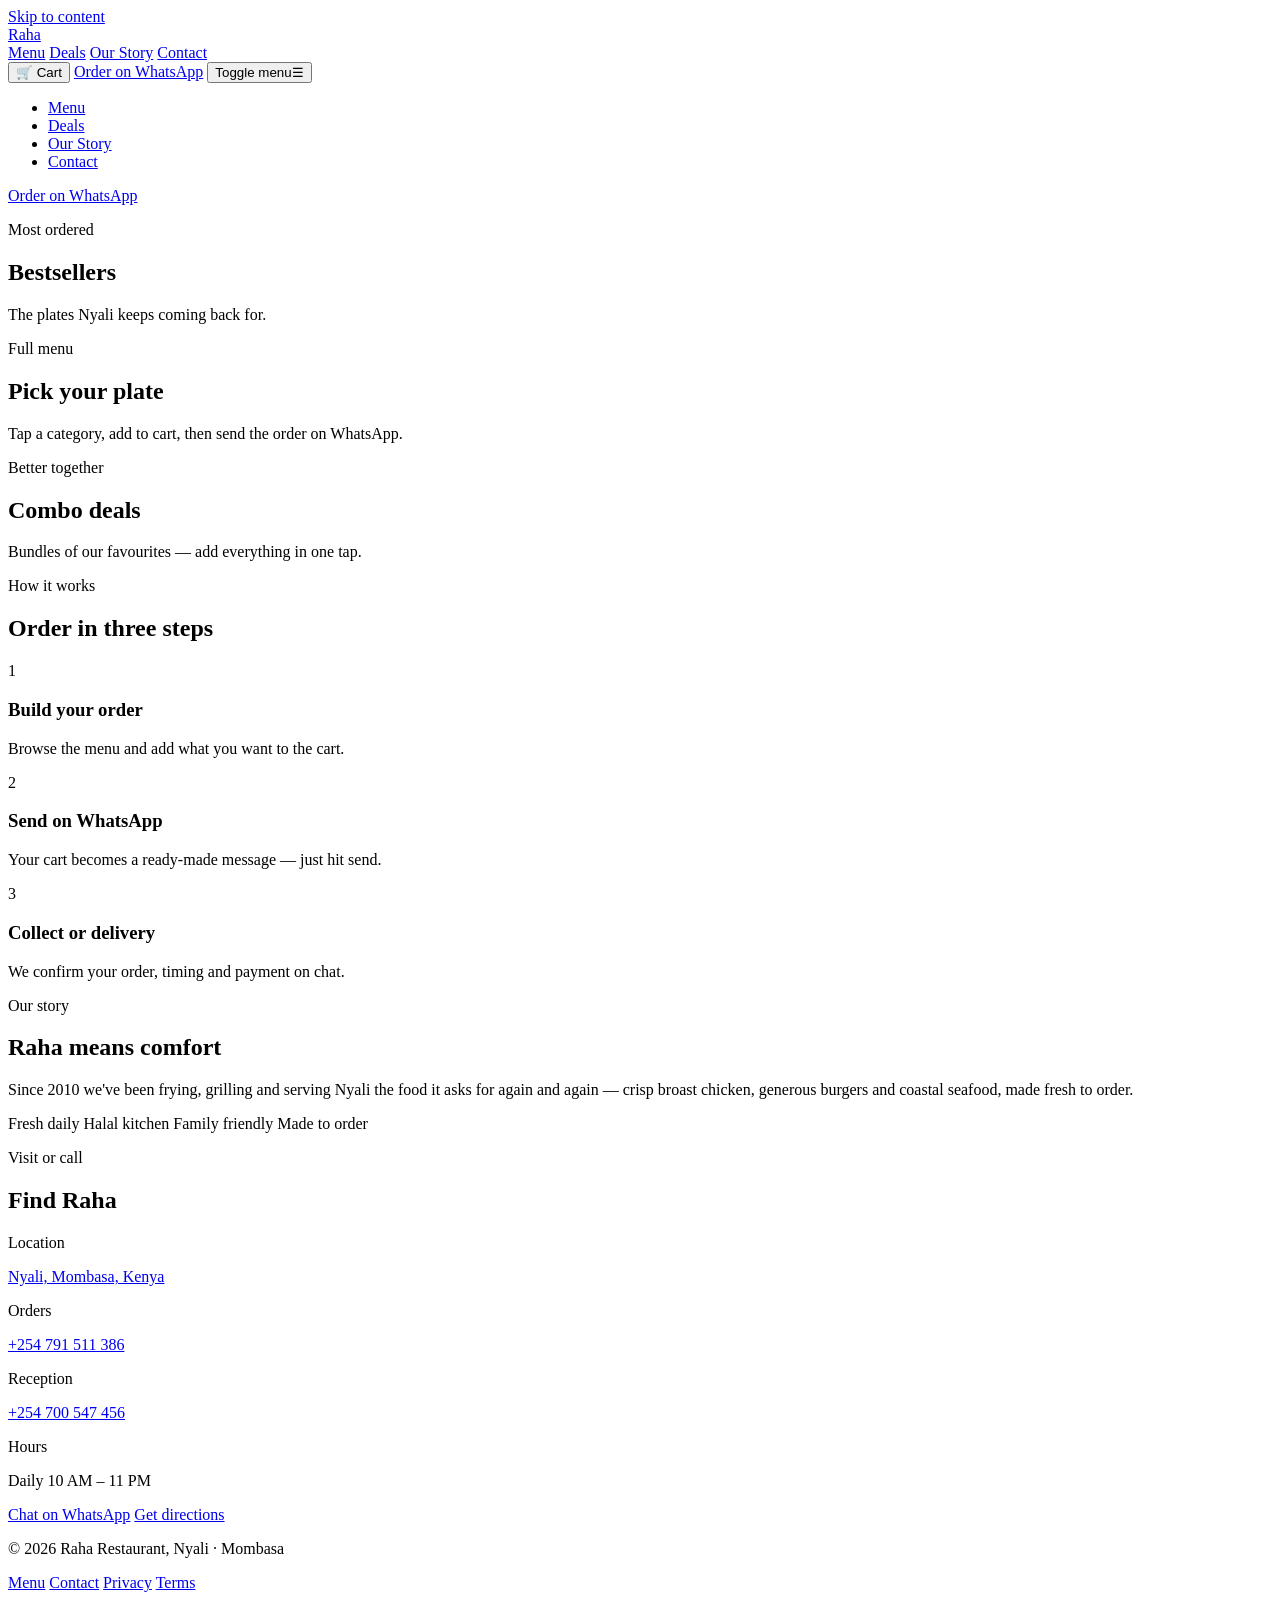
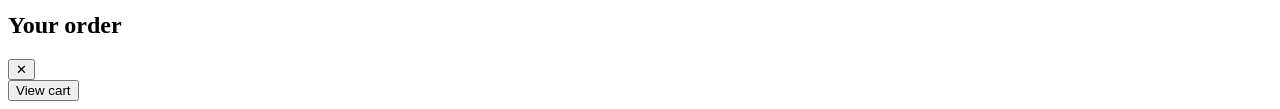
==== index.html @ 8266e392 "Update index.html" ====
<!doctype html>
<html lang="en">
  <head>
    <meta charset="utf-8" />
    <meta name="viewport" content="width=device-width, initial-scale=1" />
    <title>Raha Restaurant Nyali | Broast Chicken & Burgers in Mombasa</title>
    <meta
      name="description"
      content="Raha Restaurant in Nyali, Mombasa — crispy broast chicken, burgers, shrimp and fresh juices. Build your order and send it straight to us on WhatsApp."
    />
    <link rel="canonical" href="/" />
    <meta property="og:type" content="restaurant" />
    <meta property="og:title" content="Raha Restaurant Nyali | Broast Chicken & Burgers" />
    <meta
      property="og:description"
      content="Crispy broast chicken, burgers and seafood in Nyali, Mombasa. Order in seconds on WhatsApp."
    />
    <meta name="twitter:card" content="summary_large_image" />
    <meta name="theme-color" content="#1b1410" />
    <link rel="icon" href="favicon.ico" />
    <link rel="preconnect" href="https://fonts.googleapis.com" />
    <link rel="preconnect" href="https://fonts.gstatic.com" crossorigin />
    <link
      href="https://fonts.googleapis.com/css2?family=Bebas+Neue&family=Inter:wght@400;500;600;700&display=swap"
      rel="stylesheet"
    />
    <link rel="stylesheet" href="css/style.css" />
    <link rel="stylesheet" href="css/responsive.css" />
    <script type="application/ld+json">
      {
        "@context": "https://schema.org",
        "@type": "Restaurant",
        "name": "Raha Restaurant",
        "servesCuisine": ["Fast Food", "Seafood", "Grill"],
        "priceRange": "KES 80 - KES 1100",
        "telephone": "+254700547456",
        "address": {
          "@type": "PostalAddress",
          "addressLocality": "Nyali",
          "addressRegion": "Mombasa",
          "addressCountry": "KE"
        },
        "openingHours": "Mo-Su 10:00-23:00",
        "url": "/"
      }
    </script>
  </head>
  <body>
    <a class="skip-link" href="#main">Skip to content</a>

    <header class="nav">
      <div class="container nav-inner">
        <a class="nav-logo" href="#top">Raha</a>
        <nav class="nav-links" aria-label="Main">
          <a href="#menu">Menu</a>
          <a href="#deals">Deals</a>
          <a href="#story">Our Story</a>
          <a href="#contact">Contact</a>
        </nav>
        <div class="nav-actions">
          <button class="cart-pill" id="cartPill" type="button" aria-label="View cart, empty">
            <span aria-hidden="true">🛒</span>
            <span class="cart-pill-text" id="cartPillText">Cart</span>
          </button>
          <a class="nav-order" data-wa-plain href="#menu" rel="noopener" target="_blank">Order on WhatsApp</a>
          <button class="nav-toggle" id="navToggle" type="button" aria-expanded="false" aria-controls="mobileMenu">
            <span class="sr-only">Toggle menu</span><span aria-hidden="true">☰</span>
          </button>
        </div>
      </div>
      <div class="mobile-menu" id="mobileMenu" data-open="false">
        <ul>
          <li><a href="#menu">Menu</a></li>
          <li><a href="#deals">Deals</a></li>
          <li><a href="#story">Our Story</a></li>
          <li><a href="#contact">Contact</a></li>
        </ul>
        <a class="btn btn-wa" data-wa-plain href="#menu" rel="noopener" target="_blank">Order on WhatsApp</a>
      </div>
    </header>

    <main id="main">
      <section class="hero" id="top">
        <div class="hero-slides" id="heroSlides"></div>
        <div class="container hero-content" id="heroContent"></div>
        <div class="hero-controls container">
          <div class="hero-dots" id="heroDots"></div>
  
        </div>
      </section>

      <section class="section" id="bestsellers">
        <div class="container">
          <p class="section-tag">Most ordered</p>
          <h2 class="section-title">Bestsellers</h2>
          <p class="section-lead">The plates Nyali keeps coming back for.</p>
          <div class="product-grid" id="bestSellersGrid"></div>
        </div>
      </section>

      <section class="section menu-section" id="menu">
        <div class="container">
          <p class="section-tag">Full menu</p>
          <h2 class="section-title">Pick your plate</h2>
          <p class="section-lead">Tap a category, add to cart, then send the order on WhatsApp.</p>
          <div class="tabs" id="menuTabs" role="tablist" aria-label="Menu categories"></div>
          <p class="section-lead" id="menuCount" aria-live="polite"></p>
          <div class="product-grid" id="menuGrid"></div>
        </div>
      </section>

      <section class="section" id="deals">
        <div class="container">
          <p class="section-tag">Better together</p>
          <h2 class="section-title">Combo deals</h2>
          <p class="section-lead">Bundles of our favourites — add everything in one tap.</p>
          <div class="deal-grid" id="dealsGrid"></div>
        </div>
      </section>

      <section class="section" id="how">
        <div class="container">
          <p class="section-tag">How it works</p>
          <h2 class="section-title">Order in three steps</h2>
          <div class="steps">
            <article class="step reveal">
              <span class="step-num">1</span>
              <h3>Build your order</h3>
              <p>Browse the menu and add what you want to the cart.</p>
            </article>
            <article class="step reveal">
              <span class="step-num">2</span>
              <h3>Send on WhatsApp</h3>
              <p>Your cart becomes a ready-made message — just hit send.</p>
            </article>
            <article class="step reveal">
              <span class="step-num">3</span>
              <h3>Collect or delivery</h3>
              <p>We confirm your order, timing and payment on chat.</p>
            </article>
          </div>
        </div>
      </section>

      <section class="section story" id="story">
        <div class="container">
          <div>
            <p class="section-tag">Our story</p>
            <h2 class="section-title">Raha means comfort</h2>
            <p class="section-lead">
              Since 2010 we've been frying, grilling and serving Nyali the food it asks for again
              and again — crisp broast chicken, generous burgers and coastal seafood, made fresh
              to order.
            </p>
            <div class="story-values">
              <span class="chip">Fresh daily</span>
              <span class="chip">Halal kitchen</span>
              <span class="chip">Family friendly</span>
              <span class="chip">Made to order</span>
            </div>
          </div>
        </div>
      </section>

      <section class="section contact" id="contact">
        <div class="container">
          <p class="section-tag">Visit or call</p>
          <h2 class="section-title light">Find Raha</h2>
          <div class="contact-grid">
            <div class="contact-item">
              <p class="contact-label">Location</p>
              <a class="contact-value" data-maps href="#" target="_blank" rel="noopener"
                >Nyali, Mombasa, Kenya</a
              >
            </div>
            <div class="contact-item">
              <p class="contact-label">Orders</p>
              <a class="contact-value" data-tel href="tel:+254791511386">+254 791 511 386</a>
            </div>
            <div class="contact-item">
              <p class="contact-label">Reception</p>
              <a class="contact-value" href="tel:+254700547456">+254 700 547 456</a>
            </div>
            <div class="contact-item">
              <p class="contact-label">Hours</p>
              <p class="contact-value">Daily 10 AM – 11 PM</p>
            </div>
          </div>
          <div class="contact-actions">
            <a class="btn btn-wa" data-wa-plain href="#menu" target="_blank" rel="noopener"
              >Chat on WhatsApp</a
            >
            <a class="btn btn-outline on-dark" data-maps href="#" target="_blank" rel="noopener"
              >Get directions</a
            >
          </div>
        </div>
      </section>
    </main>

    <footer class="footer">
      <div class="container footer-inner">
        <p class="footer-copy">© <span id="year">2026</span> Raha Restaurant, Nyali · Mombasa</p>
        <nav class="footer-links" aria-label="Footer">
          <a href="#menu">Menu</a>
          <a href="#contact">Contact</a>
          <a href="pages/privacy.html">Privacy</a>
          <a href="pages/terms.html">Terms</a>
        </nav>
      </div>
    </footer>

    <div class="overlay" id="overlay" data-open="false"></div>

    <aside class="cart-drawer" id="cartDrawer" data-open="false" aria-label="Your order">
      <div class="cart-head">
        <h2>Your order</h2>
        <button class="icon-btn" id="cartClose" type="button" aria-label="Close cart">✕</button>
      </div>
      <div class="cart-items" id="cartItems"></div>
      <div class="cart-foot" id="cartFoot" hidden>
        <fieldset class="delivery">
          <legend>Delivery (optional)</legend>
          <label><input type="radio" name="delivery" value="pickup" checked /><span>Pickup / collect</span><b>KES 0</b></label>
          <label><input type="radio" name="delivery" value="nyali" /><span>Delivery around Nyali</span><b>KES 50</b></label>
          <label><input type="radio" name="delivery" value="outskirts" /><span>Nyali outskirts</span><b>KES 100</b></label>
        </fieldset>
        <div class="cart-sub"><span>Subtotal</span><span id="cartSubtotal">KES 0</span></div>
        <div class="cart-sub" id="cartFeeRow" hidden><span>Delivery fee</span><span id="cartFee">KES 0</span></div>
        <div class="cart-total"><span>Total</span><strong id="cartTotal">KES 0</strong></div>

        <a class="btn btn-wa" id="whatsappBtn" href="#" target="_blank" rel="noopener"
          >Send order on WhatsApp</a
        >
        <p class="cart-note">We confirm price, timing and payment on WhatsApp.</p>
        <button class="link-btn" id="clearCart" type="button">Clear cart</button>
      </div>
    </aside>

    <dialog class="modal" id="productModal" aria-label="Product details">
      <button class="modal-close" id="modalClose" type="button" aria-label="Close">✕</button>
      <img id="modalImg" src="" alt="" width="600" height="450" />
      <div class="modal-body">
        <h2 id="modalName"></h2>
        <p id="modalDesc"></p>
        <p class="price" id="modalPrice"></p>
        <div class="modal-row">
          <div class="qty">
            <button type="button" id="modalDec" aria-label="Decrease quantity">−</button>
            <output id="modalQty" aria-label="Quantity">1</output>
            <button type="button" id="modalInc" aria-label="Increase quantity">+</button>
          </div>
          <button class="btn btn-primary" id="modalAdd" type="button">Add to cart</button>
        </div>
      </div>
    </dialog>

    <div class="sticky-bar" id="stickyBar" data-visible="false">
      <div class="sb-info" id="sbInfo"></div>
      <button class="btn btn-gold" id="stickyView" type="button">View cart</button>
    </div>

    <div class="toast-region" id="toasts" role="status" aria-live="polite"></div>

    <script src="js/data.js"></script>
    <script src="js/cart.js"></script>
    <script src="js/main.js"></script>
    <script>
      document.getElementById("year").textContent = new Date().getFullYear();
    </script>
  </body>
</html>
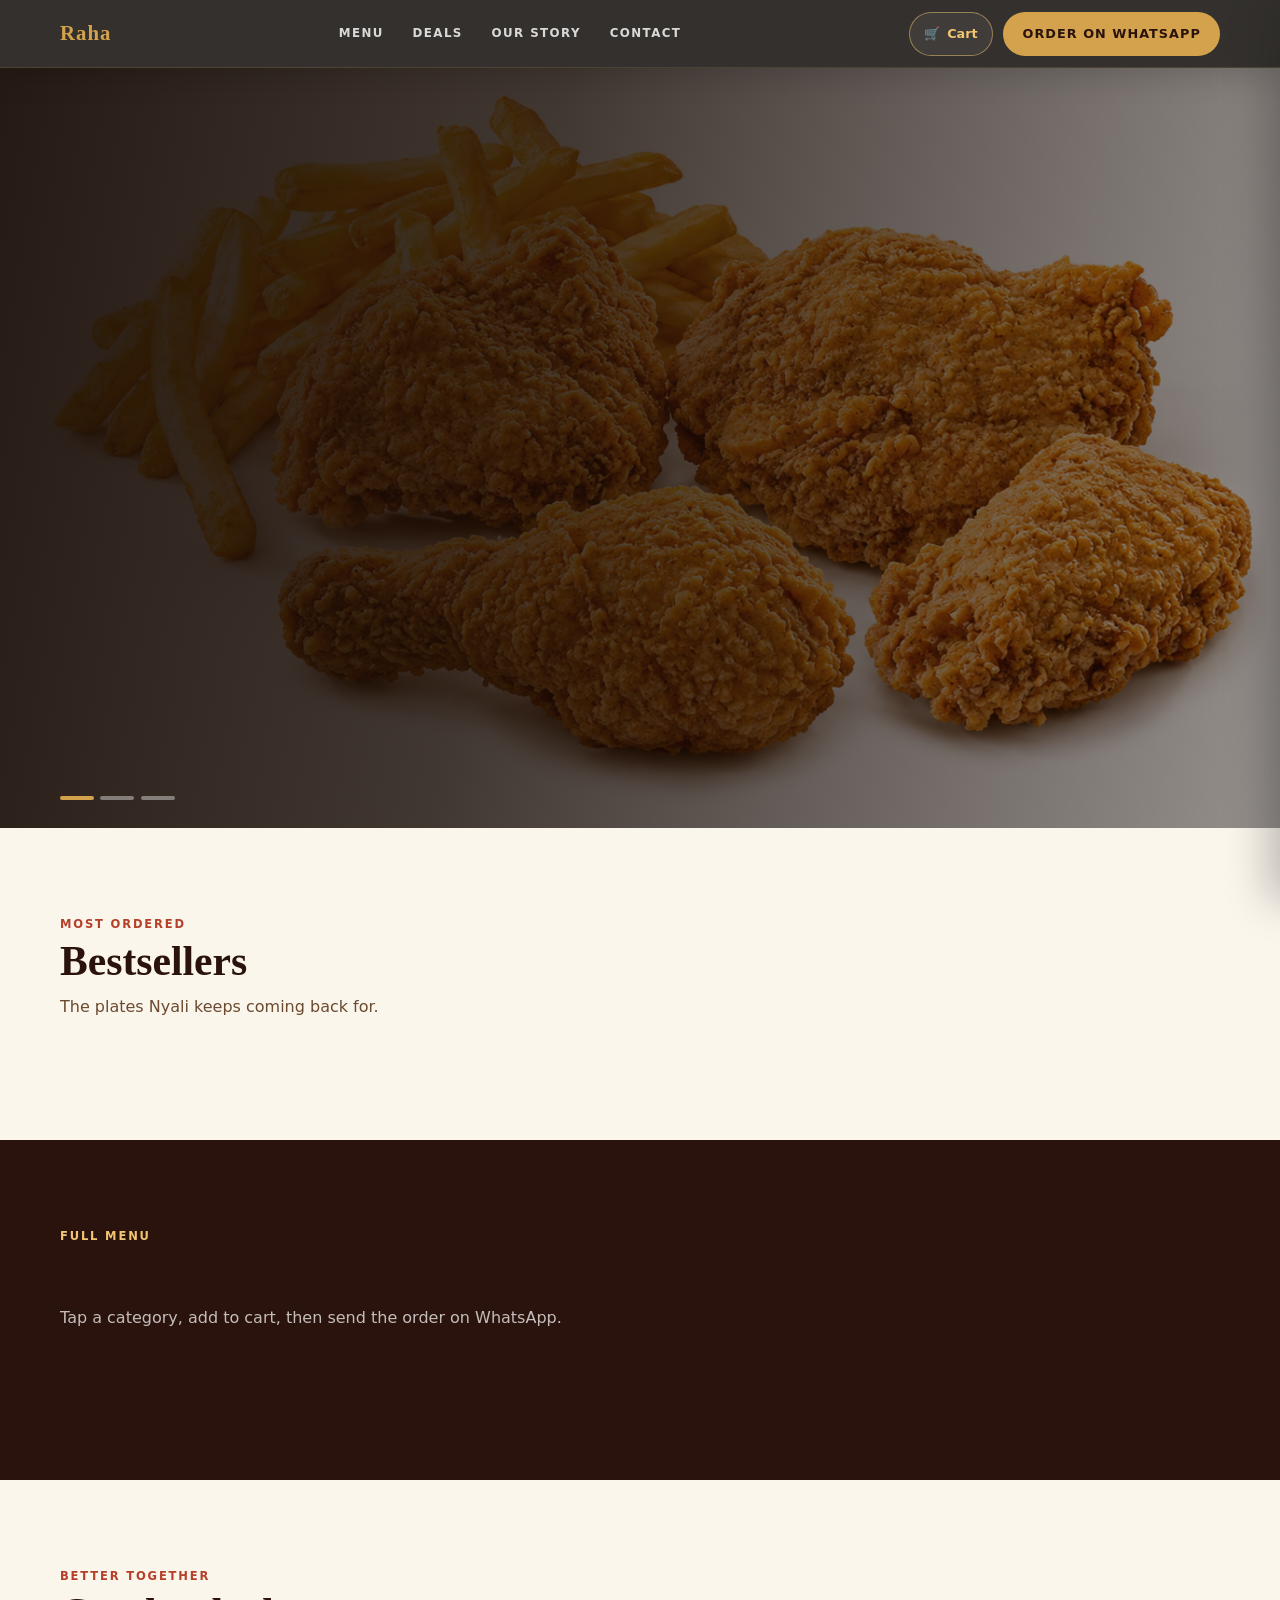
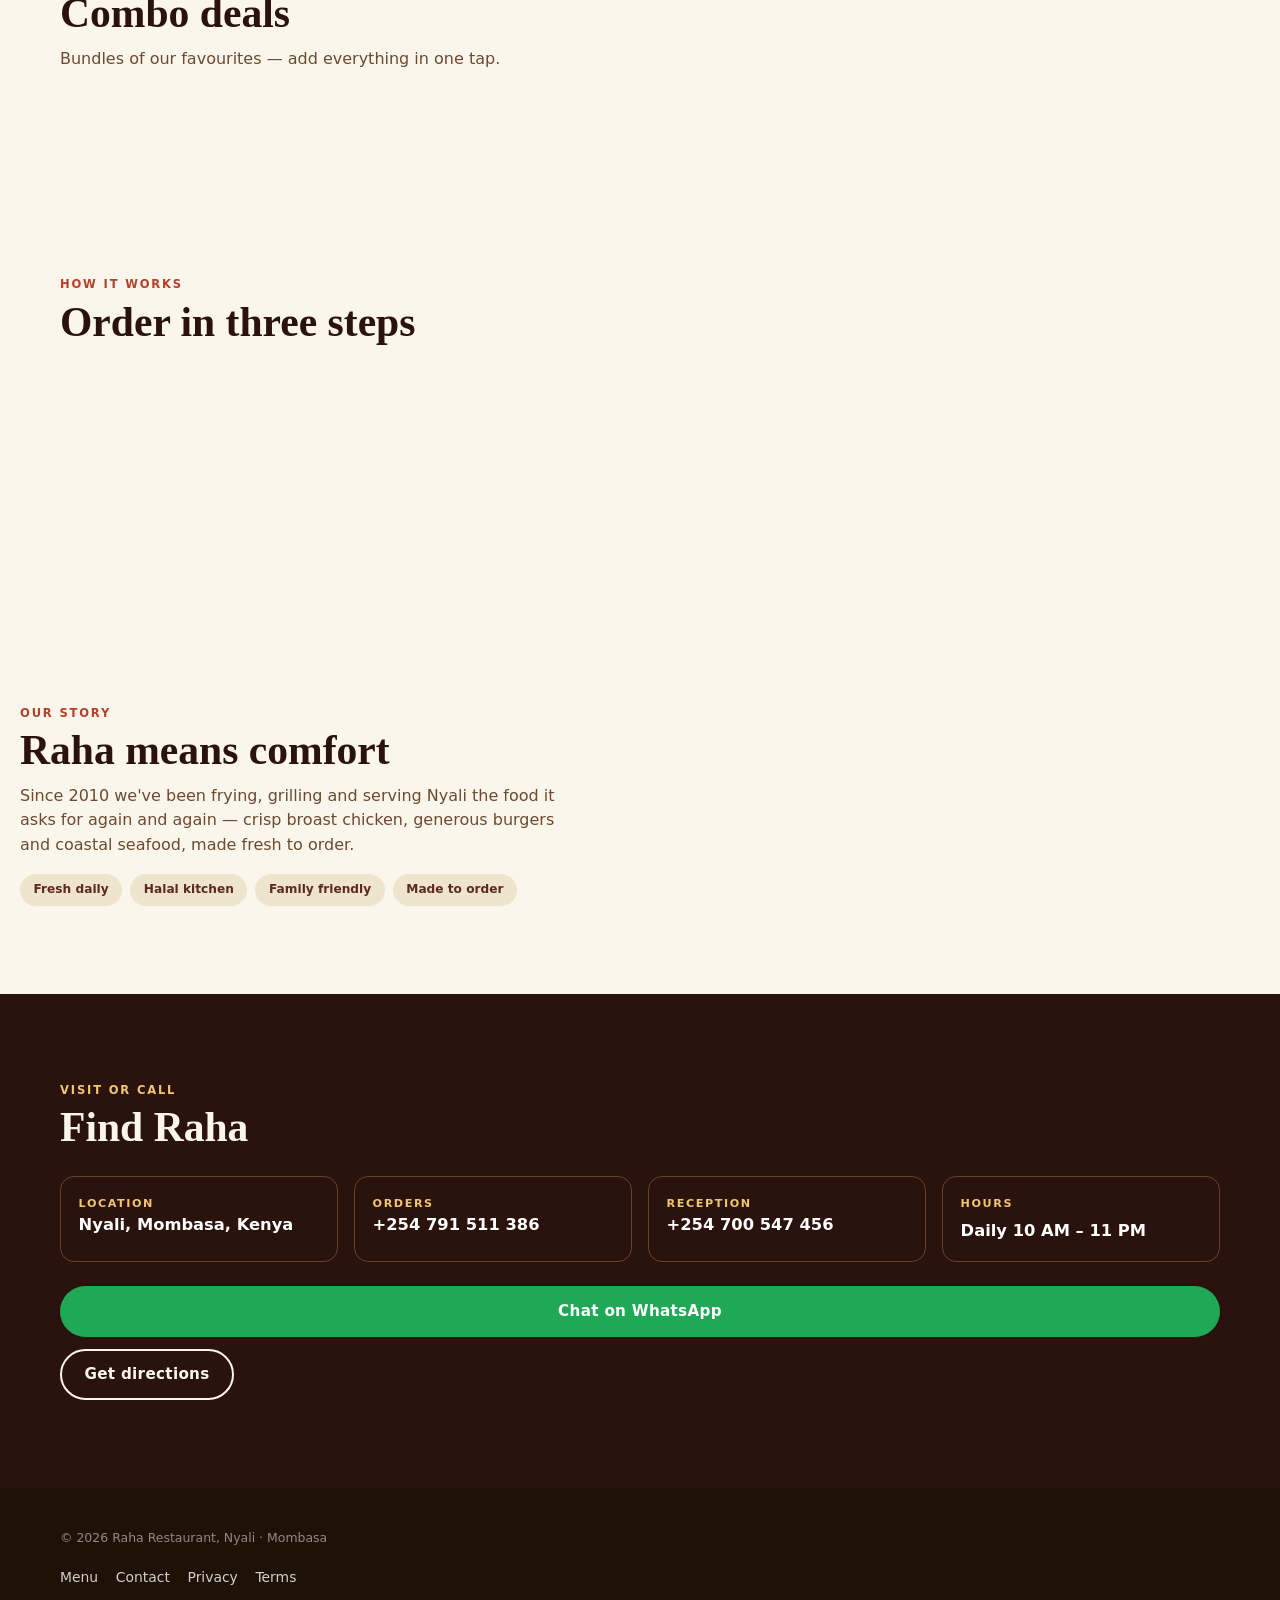
==== commit 694a330a: "Update index.html" ====
--- a/index.html
+++ b/index.html
@@ -24,8 +24,8 @@
       href="https://fonts.googleapis.com/css2?family=Bebas+Neue&family=Inter:wght@400;500;600;700&display=swap"
       rel="stylesheet"
     />
-    <link rel="stylesheet" href="css/style.css" />
-    <link rel="stylesheet" href="css/responsive.css" />
+    <link rel="stylesheet" href="style.css" />
+    <link rel="stylesheet" href="responsive.css" />
     <script type="application/ld+json">
       {
         "@context": "https://schema.org",
@@ -262,9 +262,9 @@
 
     <div class="toast-region" id="toasts" role="status" aria-live="polite"></div>
 
-    <script src="js/data.js"></script>
-    <script src="js/cart.js"></script>
-    <script src="js/main.js"></script>
+    <script src="data.js"></script>
+    <script src="cart.js"></script>
+    <script src="main.js"></script>
     <script>
       document.getElementById("year").textContent = new Date().getFullYear();
     </script>
--- a/style.css
+++ b/style.css
@@ -0,0 +1,1444 @@
+@import url("https://cdnjs.cloudflare.com/ajax/libs/animate.css/4.1.1/animate.min.css");
+
+:root {
+  --gold: #d4a24c;
+  --gold-lt: #f2c572;
+  --accent: #b5402a;
+  --cream: #fbf6ec;
+  --dark: #2a130c;
+  --mid: #5c2a1e;
+  --light: #efe4ce;
+  --white: #ffffff;
+  --text: #3d1f10;
+  --muted: #6b4a30;
+
+  --radius: 14px;
+  --radius-sm: 10px;
+  --shadow-sm: 0 2px 10px rgba(42, 19, 12, 0.08);
+  --shadow-md: 0 10px 30px rgba(42, 19, 12, 0.14);
+  --nav-h: 68px;
+  --maxw: 1200px;
+  --font-display: "Playfair Display", Georgia, serif;
+  --font-body: "Inter", system-ui, -apple-system, "Segoe UI", sans-serif;
+}
+
+*,
+*::before,
+*::after {
+  box-sizing: border-box;
+  margin: 0;
+  padding: 0;
+}
+
+html {
+  scroll-behavior: smooth;
+  scroll-padding-top: calc(var(--nav-h) + 12px);
+  -webkit-text-size-adjust: 100%;
+}
+
+body {
+  font-family: var(--font-body);
+  background: var(--cream);
+  color: var(--text);
+  line-height: 1.55;
+  overflow-x: hidden;
+}
+
+img {
+  display: block;
+  max-width: 100%;
+}
+
+a {
+  color: inherit;
+}
+
+:focus-visible {
+  outline: 3px solid var(--accent);
+  outline-offset: 3px;
+  border-radius: 4px;
+}
+
+.container {
+  width: 100%;
+  max-width: var(--maxw);
+  margin-inline: auto;
+  padding-inline: 20px;
+}
+
+.skip-link {
+  position: absolute;
+  left: 12px;
+  top: -60px;
+  z-index: 300;
+  background: var(--dark);
+  color: var(--gold-lt);
+  padding: 10px 16px;
+  border-radius: 8px;
+  font-weight: 600;
+  transition: top 0.2s ease;
+}
+.skip-link:focus {
+  top: 12px;
+}
+
+.sr-only {
+  position: absolute;
+  width: 1px;
+  height: 1px;
+  overflow: hidden;
+  clip: rect(0 0 0 0);
+  clip-path: inset(50%);
+  white-space: nowrap;
+}
+
+/* ---------- Typography ---------- */
+h1,
+h2,
+h3 {
+  font-family: var(--font-display);
+  line-height: 1.1;
+  font-weight: 700;
+}
+
+.section-tag {
+  text-transform: uppercase;
+  letter-spacing: 0.16em;
+  font-size: 0.72rem;
+  font-weight: 700;
+  color: var(--accent);
+}
+
+.section-title {
+  font-size: clamp(1.75rem, 5vw, 2.6rem);
+  margin-top: 0.35rem;
+  color: var(--dark);
+}
+
+.section-title.light {
+  color: var(--cream);
+}
+
+.section-lead {
+  color: var(--muted);
+  margin-top: 0.6rem;
+  max-width: 55ch;
+}
+
+.section {
+  padding: clamp(3rem, 7vw, 5.5rem) 0;
+}
+
+/* ---------- Buttons ---------- */
+.btn {
+  display: inline-flex;
+  align-items: center;
+  justify-content: center;
+  gap: 0.5rem;
+  min-height: 48px;
+  padding: 0.75rem 1.4rem;
+  border: 2px solid transparent;
+  border-radius: 999px;
+  font: inherit;
+  font-weight: 700;
+  font-size: 0.95rem;
+  letter-spacing: 0.02em;
+  cursor: pointer;
+  text-decoration: none;
+  transition:
+    transform 0.15s ease,
+    background-color 0.2s ease,
+    color 0.2s ease;
+}
+.btn:hover {
+  transform: translateY(-2px);
+}
+.btn:active {
+  transform: translateY(0);
+}
+
+.btn-primary {
+  background: var(--accent);
+  color: #fff;
+}
+.btn-primary:hover {
+  background: #9c3523;
+}
+
+.btn-gold {
+  background: var(--gold);
+  color: var(--dark);
+}
+.btn-gold:hover {
+  background: var(--gold-lt);
+}
+
+.btn-outline {
+  background: transparent;
+  border-color: currentColor;
+  color: var(--dark);
+}
+.btn-outline.on-dark {
+  color: var(--cream);
+}
+.btn-outline:hover {
+  background: rgba(255, 255, 255, 0.12);
+}
+
+.btn-wa {
+  background: #1fa855;
+  color: #fff;
+  width: 100%;
+}
+.btn-wa:hover {
+  background: #178a45;
+}
+.btn[disabled],
+.btn[aria-disabled="true"] {
+  opacity: 0.5;
+  pointer-events: none;
+}
+
+/* ---------- Navigation ---------- */
+.nav {
+  position: fixed;
+  inset: 0 0 auto 0;
+  z-index: 1000;
+  height: var(--nav-h);
+  display: flex;
+  align-items: center;
+
+  background: rgba(23, 21, 19, 0.88);
+  backdrop-filter: blur(16px) saturate(120%);
+  -webkit-backdrop-filter: blur(16px) saturate(120%);
+
+  border-bottom: 1px solid rgba(196, 154, 90, 0.18);
+  box-shadow: 0 8px 30px rgba(0, 0, 0, 0.16);
+
+  transition:
+    background 0.3s ease,
+    box-shadow 0.3s ease,
+    border-color 0.3s ease;
+}
+
+.nav-inner {
+  display: flex;
+  align-items: center;
+  justify-content: space-between;
+  gap: 1rem;
+  width: 100%;
+  max-width: var(--maxw);
+  margin-inline: auto;
+  padding-inline: 20px;
+}
+
+.nav-logo {
+  display: inline-flex;
+  align-items: center;
+  gap: 0.65rem;
+
+  font-family: var(--font-display);
+  font-weight: 900;
+  font-size: 1.3rem;
+  letter-spacing: 0.05em;
+
+  color: var(--gold);
+  text-decoration: none;
+
+  transition: opacity 0.2s ease, transform 0.2s ease;
+}
+
+.nav-logo:hover {
+  opacity: 0.9;
+}
+
+.nav-logo img {
+  height: 44px;
+  width: auto;
+  display: block;
+  object-fit: contain;
+}
+.nav-links {
+  display: flex;
+  align-items: center;
+  gap: 1.5rem;
+  list-style: none;
+  margin: 0;
+  padding: 0;
+}
+
+.nav-links a {
+  position: relative;
+
+  display: inline-flex;
+  align-items: center;
+
+  color: rgba(255, 255, 255, 0.82);
+  text-decoration: none;
+
+  font-size: 0.74rem;
+  font-weight: 650;
+  letter-spacing: 0.12em;
+  text-transform: uppercase;
+
+  padding: 0.65rem 0.15rem;
+
+  transition:
+    color 0.25s ease,
+    opacity 0.25s ease;
+}
+
+.nav-links a::after {
+  content: "";
+
+  position: absolute;
+  left: 50%;
+  bottom: 0;
+
+  width: 18px;
+  height: 2px;
+
+  background: var(--gold);
+
+  border-radius: 999px;
+
+  transform: translateX(-50%) scaleX(0);
+  transform-origin: center;
+
+  transition: transform 0.25s ease;
+}
+
+.nav-links a:hover,
+.nav-links a[aria-current="true"] {
+  color: var(--gold-lt);
+}
+
+.nav-links a:hover::after,
+.nav-links a[aria-current="true"]::after {
+  transform: translateX(-50%) scaleX(1);
+}
+.nav-actions {
+  display: flex;
+  align-items: center;
+  gap: 0.65rem;
+}
+
+.nav-actions .btn {
+  display: inline-flex;
+  align-items: center;
+  justify-content: center;
+
+  min-height: 40px;
+  padding: 0 1.1rem;
+
+  border-radius: 6px;
+
+  font-size: 0.72rem;
+  font-weight: 700;
+  letter-spacing: 0.1em;
+  text-transform: uppercase;
+
+  transition:
+    transform 0.2s ease,
+    background 0.2s ease,
+    box-shadow 0.2s ease;
+}
+
+.nav-actions .btn-primary {
+  background: var(--accent);
+  color: #fff;
+  border: 1px solid var(--accent);
+}
+
+.nav-actions .btn-primary:hover {
+  background: var(--accent-dark);
+  transform: translateY(-1px);
+  box-shadow: 0 8px 20px rgba(184, 92, 56, 0.22);
+}
+.cart-pill {
+  display: inline-flex;
+  align-items: center;
+  gap: 0.45rem;
+  min-height: 44px;
+  padding: 0.4rem 0.9rem;
+  border-radius: 999px;
+  border: 1.5px solid rgba(242, 197, 114, 0.5);
+  background: rgba(255, 255, 255, 0.06);
+  color: var(--gold-lt);
+  font: inherit;
+  font-size: 0.8rem;
+  font-weight: 700;
+  cursor: pointer;
+}
+.cart-pill:hover {
+  background: rgba(242, 197, 114, 0.16);
+}
+.cart-pill .cart-pill-text {
+  white-space: nowrap;
+}
+
+.nav-order {
+  display: inline-flex;
+  align-items: center;
+  min-height: 44px;
+  padding: 0.55rem 1.2rem;
+  border-radius: 999px;
+  background: var(--gold);
+  color: var(--dark);
+  font-weight: 800;
+  font-size: 0.8rem;
+  letter-spacing: 0.08em;
+  text-transform: uppercase;
+  text-decoration: none;
+}
+.nav-order:hover {
+  background: var(--gold-lt);
+}
+
+.nav-toggle {
+  display: none;
+
+  width: 42px;
+  height: 42px;
+
+  align-items: center;
+  justify-content: center;
+
+  border: 1px solid rgba(196, 154, 90, 0.3);
+  border-radius: 6px;
+
+  background: rgba(255, 255, 255, 0.04);
+  color: var(--gold);
+
+  cursor: pointer;
+}
+
+.nav.scrolled {
+  background: rgba(23, 21, 19, 0.96);
+  box-shadow: 0 10px 35px rgba(0, 0, 0, 0.22);
+}
+
+.nav.scrolled .nav-logo img {
+  height: 38px;
+}
+.mobile-menu {
+  position: fixed;
+  top: var(--nav-h);
+  left: 0;
+  right: 0;
+  z-index: 99;
+  background: #1e1206;
+  border-bottom: 1px solid rgba(212, 162, 76, 0.25);
+  padding: 0.75rem 20px 1.25rem;
+  display: none;
+}
+.mobile-menu[data-open="true"] {
+  display: block;
+}
+.mobile-menu ul {
+  list-style: none;
+}
+.mobile-menu a {
+  display: block;
+  padding: 0.95rem 0.2rem;
+  color: rgba(255, 255, 255, 0.92);
+  text-decoration: none;
+  font-weight: 600;
+  letter-spacing: 0.06em;
+  text-transform: uppercase;
+  font-size: 0.85rem;
+  border-bottom: 1px solid rgba(255, 255, 255, 0.08);
+}
+.mobile-menu .btn {
+  width: 100%;
+  margin-top: 1rem;
+}
+
+/* ---------- Hero ---------- */
+.hero {
+  position: relative;
+  min-height: min(92vh, 760px);
+  margin-top: var(--nav-h);
+  display: grid;
+  align-items: end;
+  overflow: hidden;
+  background: var(--dark);
+}
+
+.hero-slides {
+  position: absolute;
+  inset: 0;
+}
+.hero-slide {
+  position: absolute;
+  inset: 0;
+  opacity: 0;
+  transition: opacity 0.9s ease;
+}
+.hero-slide[data-active="true"] {
+  opacity: 1;
+}
+.hero-slide img {
+  width: 100%;
+  height: 100%;
+  object-fit: cover;
+}
+.hero::after {
+  content: "";
+  position: absolute;
+  inset: 0;
+  background: linear-gradient(
+    100deg,
+    rgba(24, 12, 5, 0.94) 0%,
+    rgba(24, 12, 5, 0.82) 40%,
+    rgba(24, 12, 5, 0.45) 100%
+  );
+}
+
+.hero-content {
+  position: relative;
+  z-index: 2;
+  width: 100%;
+  max-width: var(--maxw);
+  margin-inline: auto;
+  padding: clamp(2.5rem, 8vw, 5rem) 20px clamp(4.5rem, 8vw, 5rem);
+  color: var(--cream);
+}
+
+.hero-eyebrow {
+  text-transform: uppercase;
+  letter-spacing: 0.2em;
+  font-size: 0.72rem;
+  font-weight: 700;
+  color: var(--gold-lt);
+}
+
+.hero h1 {
+  font-size: clamp(2.3rem, 8vw, 4.2rem);
+  margin-top: 0.6rem;
+  max-width: 16ch;
+}
+.hero h1 span {
+  color: var(--gold);
+}
+
+.hero-sub {
+  margin-top: 1rem;
+  max-width: 46ch;
+  color: rgba(255, 255, 255, 0.9);
+  font-size: clamp(0.98rem, 2.4vw, 1.1rem);
+}
+
+.hero-meta {
+  display: flex;
+  flex-wrap: wrap;
+  gap: 0.5rem;
+  margin-top: 1.1rem;
+}
+.hero-meta span {
+  font-size: 0.74rem;
+  font-weight: 600;
+  letter-spacing: 0.08em;
+  text-transform: uppercase;
+  color: var(--gold-lt);
+  border: 1px solid rgba(242, 197, 114, 0.4);
+  border-radius: 999px;
+  padding: 0.35rem 0.8rem;
+}
+
+.hero-cta {
+  display: flex;
+  flex-wrap: wrap;
+  gap: 0.75rem;
+  margin-top: 1.6rem;
+}
+
+.hero-controls {
+  position: absolute;
+  bottom: 1.1rem;
+  left: 0;
+  right: 0;
+  z-index: 3;
+  display: flex;
+  align-items: center;
+  gap: 0.6rem;
+  max-width: var(--maxw);
+  margin-inline: auto;
+  padding-inline: 20px;
+}
+.hero-dots {
+  display: flex;
+  gap: 0.4rem;
+}
+.hero-dot {
+  width: 34px;
+  height: 24px;
+  padding: 10px 0;
+  border: 0;
+  background: none;
+  cursor: pointer;
+}
+.hero-dot::before {
+  content: "";
+  display: block;
+  height: 4px;
+  border-radius: 4px;
+  background: rgba(255, 255, 255, 0.4);
+  transition: background 0.25s ease;
+}
+.hero-dot[aria-current="true"]::before {
+  background: var(--gold);
+}
+.hero-pause {
+  min-height: 36px;
+  padding: 0.3rem 0.85rem;
+  border-radius: 999px;
+  border: 1px solid rgba(255, 255, 255, 0.35);
+  background: rgba(0, 0, 0, 0.3);
+  color: #fff;
+  font: inherit;
+  font-size: 0.72rem;
+  font-weight: 600;
+  cursor: pointer;
+}
+
+/* ---------- Premium Menu Cards ---------- */
+.product-grid {
+  display: grid;
+  grid-template-columns: repeat(3, minmax(0, 1fr));
+  gap: 28px;
+  margin-top: 2rem;
+}
+
+.card {
+  position: relative;
+  isolation: isolate;
+  display: flex;
+  flex-direction: column;
+  background: #1a1a1a;
+  color: #fff;
+  border: 0;
+  border-radius: 22px;
+  overflow: hidden;
+  transform-style: preserve-3d;
+  perspective: 1000px;
+  box-shadow: 0 10px 30px rgba(0, 0, 0, 0.22);
+  opacity: 0;
+  visibility: hidden;
+  transform: translateY(50px);
+  transition:
+    opacity 0.7s ease,
+    visibility 0.7s ease,
+    transform 0.7s cubic-bezier(.2,.8,.2,1),
+    box-shadow 0.4s ease;
+}
+
+/* Animated gold perimeter */
+.card::before {
+  content: "";
+  position: absolute;
+  inset: -2px;
+  z-index: -2;
+  border-radius: inherit;
+  background: conic-gradient(
+    from 0deg,
+    transparent 0deg,
+    transparent 45deg,
+    var(--gold) 90deg,
+    #fff1b8 125deg,
+    transparent 170deg,
+    transparent 250deg,
+    var(--gold) 300deg,
+    transparent 360deg
+  );
+  animation: rotateMenuGlow 5s linear infinite;
+}
+
+/* Mask the card interior so only the border glows */
+.card::after {
+  content: "";
+  position: absolute;
+  inset: 2px;
+  z-index: -1;
+  border-radius: 20px;
+  background: #1a1a1a;
+}
+
+.card.reveal,
+.card.in-view {
+  opacity: 1;
+  visibility: visible;
+  transform: translateY(0);
+}
+
+.card:hover {
+  transform: translateY(-7px);
+  box-shadow:
+    0 25px 60px rgba(0, 0, 0, 0.45),
+    0 0 28px rgba(212, 162, 76, 0.18);
+}
+
+.card:hover::before {
+  filter: blur(3px);
+  animation-duration: 2.5s;
+}
+
+@keyframes rotateMenuGlow {
+  to {
+    transform: rotate(360deg);
+  }
+}
+
+/* Menu image */
+.card-media {
+  position: relative;
+  width: 100%;
+  height: 280px;
+  aspect-ratio: auto;
+  overflow: hidden;
+  background: #222;
+  border: 0;
+  padding: 0;
+  cursor: pointer;
+  display: block;
+}
+
+.card-media img {
+  width: 100%;
+  height: 100%;
+  object-fit: cover;
+  transition:
+    transform 0.7s cubic-bezier(.2,.8,.2,1),
+    filter 0.4s ease;
+}
+
+.card:hover .card-media img {
+  transform: scale(1.08);
+}
+
+/* Image darkening layer */
+.card-media::after {
+  content: "";
+  position: absolute;
+  inset: 0;
+  background: linear-gradient(
+    to bottom,
+    rgba(0,0,0,0.08),
+    rgba(0,0,0,0.18) 45%,
+    rgba(0,0,0,0.5)
+  );
+  pointer-events: none;
+}
+
+/* View dish overlay */
+.card-media .view-dish,
+.card-media::before {
+  pointer-events: none;
+}
+
+.card-media::before {
+  content: "View Dish";
+  position: absolute;
+  inset: 0;
+  z-index: 2;
+  display: flex;
+  align-items: center;
+  justify-content: center;
+  color: #fff;
+  font-size: 0.9rem;
+  font-weight: 700;
+  opacity: 0;
+  transform: translateY(15px);
+  transition:
+    opacity 0.4s ease,
+    transform 0.4s ease;
+}
+
+.card:hover .card-media::before {
+  opacity: 1;
+  transform: translateY(0);
+}
+
+/* Badge */
+.badge {
+  position: absolute;
+  top: 18px;
+  left: 18px;
+  z-index: 4;
+  background: var(--gold);
+  color: #111;
+  font-size: 0.68rem;
+  font-weight: 800;
+  letter-spacing: 0.1em;
+  text-transform: uppercase;
+  padding: 0.5rem 0.8rem;
+  border-radius: 999px;
+}
+
+/* Card content */
+.card-body {
+  position: relative;
+  z-index: 1;
+  display: flex;
+  flex-direction: column;
+  gap: 0.35rem;
+  padding: 24px;
+  flex: 1;
+}
+
+.card-name {
+  font-family: var(--font-display);
+  font-size: 1.55rem;
+  line-height: 1.15;
+  font-weight: 700;
+  color: #fff;
+}
+
+.card-desc {
+  color: #999;
+  line-height: 1.6;
+  font-size: 0.875rem;
+  margin-top: 0.35rem;
+  flex: 1;
+}
+
+.card-foot {
+  display: flex;
+  align-items: center;
+  justify-content: space-between;
+  gap: 0.8rem;
+  margin-top: 0.9rem;
+}
+
+.price {
+  color: var(--gold);
+  font-weight: 800;
+  font-size: 1.12rem;
+  white-space: nowrap;
+}
+
+.price small {
+  font-size: 0.68rem;
+  font-weight: 700;
+  color: #777;
+  letter-spacing: 0.08em;
+}
+
+/* Add to cart */
+.add-btn {
+  min-height: 44px;
+  padding: 0.65rem 1.05rem;
+  border: 0;
+  border-radius: 999px;
+  background: #fff;
+  color: #111;
+  font: inherit;
+  font-weight: 700;
+  font-size: 0.85rem;
+  cursor: pointer;
+  position: relative;
+  overflow: hidden;
+  transition:
+    transform 0.2s ease,
+    background-color 0.3s ease;
+}
+
+.add-btn:hover {
+  transform: translateY(-2px);
+}
+
+.add-btn:active {
+  transform: scale(0.94);
+}
+
+.add-btn.added,
+.add-btn[aria-pressed="true"] {
+  background: var(--gold);
+  color: #111;
+}
+
+/* Optional favourite button support */
+.favorite {
+  position: absolute;
+  top: 17px;
+  right: 17px;
+  z-index: 5;
+  width: 42px;
+  height: 42px;
+  border: none;
+  border-radius: 50%;
+  background: rgba(0,0,0,.5);
+  color: #fff;
+  font-size: 20px;
+  cursor: pointer;
+  backdrop-filter: blur(8px);
+  transition:
+    transform 0.3s ease,
+    background-color 0.3s ease;
+}
+
+.favorite:hover {
+  transform: scale(1.12);
+}
+
+.favorite.active {
+  background: var(--gold);
+  color: #111;
+}
+
+/* ---------- Menu tabs ---------- */
+.tabs {
+  display: flex;
+  gap: 0.5rem;
+  margin-top: 1.4rem;
+  overflow-x: auto;
+  padding-bottom: 0.4rem;
+  scrollbar-width: none;
+}
+.tabs::-webkit-scrollbar {
+  display: none;
+}
+.tab {
+  flex: 0 0 auto;
+  min-height: 44px;
+  padding: 0.55rem 1.15rem;
+  border-radius: 999px;
+  border: 1.5px solid rgba(255, 255, 255, 0.28);
+  background: transparent;
+  color: rgba(255, 255, 255, 0.85);
+  font: inherit;
+  font-weight: 700;
+  font-size: 0.85rem;
+  cursor: pointer;
+  white-space: nowrap;
+}
+.tab[aria-selected="true"] {
+  background: var(--gold);
+  border-color: var(--gold);
+  color: var(--dark);
+}
+
+.menu-section {
+  background: var(--dark);
+  color: var(--cream);
+}
+.menu-section .section-tag {
+  color: var(--gold-lt);
+}
+.menu-section .section-lead {
+  color: rgba(255, 255, 255, 0.72);
+}
+
+/* ---------- Deals ---------- */
+.deal-grid {
+  display: grid;
+  grid-template-columns: repeat(auto-fit, minmax(260px, 1fr));
+  gap: 1.2rem;
+  margin-top: 1.8rem;
+}
+.deal {
+  display: flex;
+  flex-direction: column;
+  gap: 0.5rem;
+  padding: 1.4rem;
+  border-radius: var(--radius);
+  background: linear-gradient(150deg, #ffffff, #f6ecd9);
+  border: 1px solid rgba(212, 162, 76, 0.45);
+  box-shadow: var(--shadow-sm);
+}
+.deal h3 {
+  font-size: 1.25rem;
+  color: var(--dark);
+}
+.deal-kicker {
+  font-size: 0.7rem;
+  font-weight: 800;
+  letter-spacing: 0.14em;
+  text-transform: uppercase;
+  color: var(--accent);
+}
+.deal ul {
+  list-style: none;
+  font-size: 0.88rem;
+  color: var(--muted);
+}
+.deal li::before {
+  content: "•";
+  color: var(--gold);
+  font-weight: 800;
+  margin-right: 0.5rem;
+}
+.deal .btn {
+  margin-top: 0.6rem;
+}
+
+/* ---------- Steps ---------- */
+.steps {
+  display: grid;
+  grid-template-columns: repeat(auto-fit, minmax(190px, 1fr));
+  gap: 1rem;
+  margin-top: 1.8rem;
+  counter-reset: step;
+}
+.step {
+  background: var(--white);
+  border-radius: var(--radius);
+  padding: 1.3rem;
+  border: 1px solid rgba(42, 19, 12, 0.08);
+}
+.step-num {
+  font-family: var(--font-display);
+  font-size: 1.6rem;
+  color: var(--gold);
+  font-weight: 900;
+}
+.step h3 {
+  font-size: 1.05rem;
+  margin-top: 0.3rem;
+  color: var(--dark);
+}
+.step p {
+  font-size: 0.87rem;
+  color: var(--muted);
+  margin-top: 0.3rem;
+}
+
+/* ---------- Story ---------- */
+.story {
+  display: grid;
+  grid-template-columns: 1fr 1.1fr;
+  gap: clamp(1.5rem, 4vw, 3rem);
+  align-items: center;
+}
+.story img {
+  width: 100%;
+  aspect-ratio: 4 / 3;
+  object-fit: cover;
+  border-radius: var(--radius);
+  background: var(--light);
+}
+.story-values {
+  display: flex;
+  flex-wrap: wrap;
+  gap: 0.5rem;
+  margin-top: 1rem;
+}
+.chip {
+  font-size: 0.76rem;
+  font-weight: 700;
+  padding: 0.4rem 0.85rem;
+  border-radius: 999px;
+  background: var(--light);
+  color: var(--mid);
+}
+
+/* ---------- Contact ---------- */
+.contact {
+  background: var(--dark);
+  color: var(--cream);
+}
+.contact .section-tag {
+  color: var(--gold-lt);
+}
+.contact-grid {
+  display: grid;
+  grid-template-columns: repeat(auto-fit, minmax(200px, 1fr));
+  gap: 1rem;
+  margin-top: 1.6rem;
+}
+.contact-item {
+  border: 1px solid rgba(242, 197, 114, 0.28);
+  border-radius: var(--radius);
+  padding: 1.1rem;
+}
+.contact-label {
+  font-size: 0.7rem;
+  letter-spacing: 0.14em;
+  text-transform: uppercase;
+  color: var(--gold-lt);
+  font-weight: 700;
+}
+.contact-value {
+  margin-top: 0.35rem;
+  font-size: 1.02rem;
+  font-weight: 600;
+  color: #fff;
+  text-decoration: none;
+}
+a.contact-value:hover {
+  color: var(--gold-lt);
+}
+.contact-actions {
+  display: flex;
+  flex-wrap: wrap;
+  gap: 0.7rem;
+  margin-top: 1.5rem;
+}
+
+/* ---------- Footer ---------- */
+.footer {
+  background: #1e1206;
+  color: rgba(255, 255, 255, 0.72);
+  padding: 2.5rem 0 calc(2.5rem + env(safe-area-inset-bottom));
+  font-size: 0.87rem;
+}
+.footer-inner {
+  display: flex;
+  flex-wrap: wrap;
+  gap: 1.2rem;
+  align-items: center;
+  justify-content: space-between;
+}
+.footer-links {
+  display: flex;
+  flex-wrap: wrap;
+  gap: 1.1rem;
+  list-style: none;
+}
+.footer-links a {
+  color: rgba(255, 255, 255, 0.8);
+  text-decoration: none;
+}
+.footer-links a:hover {
+  color: var(--gold-lt);
+}
+.footer-copy {
+  width: 100%;
+  font-size: 0.78rem;
+  color: rgba(255, 255, 255, 0.5);
+}
+.footer-copy img {
+  height: 20px;
+  display: inline-block;
+  vertical-align: middle;
+}
+
+/* ---------- Cart drawer ---------- */
+.overlay {
+  position: fixed;
+  inset: 0;
+  z-index: 190;
+  background: rgba(20, 10, 4, 0.6);
+  opacity: 0;
+  visibility: hidden;
+  transition:
+    opacity 0.25s ease,
+    visibility 0.25s ease;
+}
+.overlay[data-open="true"] {
+  opacity: 1;
+  visibility: visible;
+}
+
+.cart-drawer {
+  position: fixed;
+  top: 0;
+  right: 0;
+  bottom: 0;
+  z-index: 200;
+  width: min(420px, 100%);
+  background: var(--cream);
+  display: flex;
+  flex-direction: column;
+  transform: translateX(100%);
+  transition: transform 0.3s ease;
+  box-shadow: -12px 0 40px rgba(0, 0, 0, 0.25);
+}
+.cart-drawer[data-open="true"] {
+  transform: translateX(0);
+}
+
+.cart-head {
+  display: flex;
+  align-items: center;
+  justify-content: space-between;
+  padding: 1.1rem 1.2rem;
+  border-bottom: 1px solid rgba(42, 19, 12, 0.12);
+  background: var(--dark);
+  color: var(--cream);
+}
+.cart-head h2 {
+  font-size: 1.15rem;
+}
+.icon-btn {
+  width: 44px;
+  height: 44px;
+  border-radius: 50%;
+  border: 1px solid rgba(255, 255, 255, 0.25);
+  background: transparent;
+  color: inherit;
+  font-size: 1.05rem;
+  cursor: pointer;
+}
+.icon-btn:hover {
+  background: rgba(255, 255, 255, 0.12);
+}
+
+.cart-items {
+  flex: 1;
+  overflow-y: auto;
+  padding: 1rem 1.2rem;
+  display: flex;
+  flex-direction: column;
+  gap: 0.9rem;
+}
+.cart-item {
+  display: grid;
+  grid-template-columns: 60px 1fr auto;
+  gap: 0.75rem;
+  align-items: center;
+}
+.cart-item img {
+  width: 60px;
+  height: 60px;
+  border-radius: 10px;
+  object-fit: cover;
+  background: var(--light);
+}
+.cart-item-name {
+  font-weight: 700;
+  font-size: 0.9rem;
+  color: var(--dark);
+}
+.cart-item-price {
+  font-size: 0.84rem;
+  color: var(--muted);
+}
+.qty {
+  display: flex;
+  align-items: center;
+  gap: 0.3rem;
+  background: var(--white);
+  border: 1px solid rgba(42, 19, 12, 0.14);
+  border-radius: 999px;
+  padding: 2px;
+}
+.qty button {
+  width: 36px;
+  height: 36px;
+  border-radius: 50%;
+  border: 0;
+  background: var(--light);
+  color: var(--dark);
+  font-size: 1.05rem;
+  font-weight: 800;
+  cursor: pointer;
+}
+.qty button:hover {
+  background: var(--gold-lt);
+}
+.qty output {
+  min-width: 22px;
+  text-align: center;
+  font-weight: 700;
+  font-size: 0.9rem;
+}
+
+.cart-empty {
+  margin: auto;
+  text-align: center;
+  color: var(--muted);
+  display: flex;
+  flex-direction: column;
+  gap: 0.7rem;
+  align-items: center;
+}
+.cart-empty strong {
+  font-family: var(--font-display);
+  font-size: 1.2rem;
+  color: var(--dark);
+}
+
+.cart-foot {
+  border-top: 1px solid rgba(42, 19, 12, 0.12);
+  padding: 1.1rem 1.2rem calc(1.1rem + env(safe-area-inset-bottom));
+  background: var(--white);
+  display: grid;
+  gap: 0.7rem;
+}
+.cart-total {
+  display: flex;
+  justify-content: space-between;
+  align-items: baseline;
+  font-weight: 800;
+  font-size: 1.15rem;
+  color: var(--dark);
+}
+.cart-note {
+  font-size: 0.76rem;
+  color: var(--muted);
+  text-align: center;
+}
+.link-btn {
+  border: 0;
+  background: none;
+  color: var(--accent);
+  font: inherit;
+  font-weight: 700;
+  font-size: 0.85rem;
+  text-decoration: underline;
+  cursor: pointer;
+  min-height: 44px;
+}
+
+/* ---------- Product modal ---------- */
+.modal {
+  border: 0;
+  padding: 0;
+  width: min(440px, calc(100vw - 32px));
+  border-radius: var(--radius);
+  background: var(--white);
+  color: var(--text);
+  box-shadow: var(--shadow-md);
+}
+.modal::backdrop {
+  background: rgba(20, 10, 4, 0.6);
+}
+.modal img {
+  width: 100%;
+  aspect-ratio: 4 / 3;
+  object-fit: cover;
+  background: var(--light);
+}
+.modal-body {
+  padding: 1.2rem 1.3rem 1.4rem;
+  display: grid;
+  gap: 0.6rem;
+}
+.modal-close {
+  position: absolute;
+  top: 10px;
+  right: 10px;
+  width: 40px;
+  height: 40px;
+  border-radius: 50%;
+  border: 0;
+  background: rgba(20, 10, 4, 0.65);
+  color: #fff;
+  font-size: 1rem;
+  cursor: pointer;
+}
+.modal-row {
+  display: flex;
+  align-items: center;
+  justify-content: space-between;
+  gap: 0.8rem;
+  margin-top: 0.3rem;
+}
+
+/* ---------- Sticky mobile bar ---------- */
+.sticky-bar {
+  position: fixed;
+  left: 12px;
+  right: 12px;
+  bottom: calc(12px + env(safe-area-inset-bottom));
+  z-index: 90;
+  display: none;
+  align-items: center;
+  justify-content: space-between;
+  gap: 0.8rem;
+  padding: 0.6rem 0.7rem 0.6rem 1.1rem;
+  border-radius: 999px;
+  background: var(--dark);
+  color: var(--cream);
+  box-shadow: var(--shadow-md);
+}
+.sticky-bar[data-visible="true"] {
+  display: flex;
+}
+.sticky-bar .sb-info {
+  font-size: 0.85rem;
+  font-weight: 700;
+  line-height: 1.2;
+}
+.sticky-bar .sb-info span {
+  display: block;
+  font-size: 0.72rem;
+  font-weight: 500;
+  color: rgba(255, 255, 255, 0.7);
+}
+
+/* ---------- Toast ---------- */
+.toast-region {
+  position: fixed;
+  bottom: 90px;
+  left: 50%;
+  transform: translateX(-50%);
+  z-index: 210;
+  display: grid;
+  gap: 0.5rem;
+  pointer-events: none;
+}
+.toast {
+  background: var(--dark);
+  color: var(--gold-lt);
+  font-size: 0.85rem;
+  font-weight: 700;
+  padding: 0.7rem 1.1rem;
+  border-radius: 999px;
+  box-shadow: var(--shadow-md);
+}
+
+/* ---------- Reveal ---------- */
+.reveal {
+  opacity: 0;
+  transform: translateY(14px);
+  transition:
+    opacity 0.5s ease,
+    transform 0.5s ease;
+}
+.reveal.in-view {
+  opacity: 1;
+  transform: none;
+}
+
+/* ---------- Legal pages ---------- */
+.legal {
+  max-width: 760px;
+  margin-inline: auto;
+  padding: calc(var(--nav-h) + 3rem) 20px 4rem;
+}
+.legal h1 {
+  font-size: clamp(1.9rem, 5vw, 2.6rem);
+  color: var(--dark);
+}
+.legal h2 {
+  font-size: 1.2rem;
+  margin-top: 2rem;
+  color: var(--dark);
+}
+.legal p,
+.legal li {
+  margin-top: 0.7rem;
+  color: var(--muted);
+}
+.legal ul {
+  padding-left: 1.2rem;
+}
+
+
+/* ---------- Animate.css integration ---------- */
+/*
+  Add animate.css classes to any element you want animated, for example:
+  class="animate__animated animate__fadeInUp"
+
+  The helpers below provide convenient project-specific animation hooks.
+*/
+.animate-on-scroll {
+  --animate-duration: 0.8s;
+}
+
+.animate-on-scroll.animate__animated {
+  animation-duration: var(--animate-duration);
+  animation-fill-mode: both;
+}
+
+/* Respect users who prefer reduced motion. */
+@media (prefers-reduced-motion: reduce) {
+  .animate__animated,
+  .animate-on-scroll {
+    animation-duration: 0.01ms !important;
+    animation-iteration-count: 1 !important;
+    transition-duration: 0.01ms !important;
+  }
+}
--- a/responsive.css
+++ b/responsive.css
@@ -0,0 +1,579 @@
+/* =========================================================
+   MOBILE UI / UX
+   ========================================================= */
+
+@media (max-width: 800px) {
+
+  /* ---------- Mobile Navigation ---------- */
+
+  :root {
+    --nav-h: 64px;
+  }
+
+  .nav {
+    height: var(--nav-h);
+    padding-top: env(safe-area-inset-top);
+  }
+
+  .nav-inner {
+    min-height: var(--nav-h);
+    padding-inline: 14px;
+  }
+
+  .nav-logo {
+    display: flex;
+    align-items: center;
+    min-width: 0;
+  }
+
+  .nav-logo img {
+    height: 38px;
+    width: auto;
+    max-width: 150px;
+    object-fit: contain;
+  }
+
+  /* Hamburger */
+  .nav-toggle {
+    display: inline-flex;
+    align-items: center;
+    justify-content: center;
+
+    width: 44px;
+    height: 44px;
+    min-width: 44px;
+
+    padding: 0;
+    border: 1px solid rgba(196, 154, 90, 0.22);
+    border-radius: 12px;
+
+    background: rgba(255, 255, 255, 0.04);
+    color: inherit;
+
+    cursor: pointer;
+
+    transition:
+      background 0.2s ease,
+      border-color 0.2s ease,
+      transform 0.2s ease;
+  }
+
+  .nav-toggle:hover,
+  .nav-toggle:focus-visible {
+    background: rgba(196, 154, 90, 0.10);
+    border-color: rgba(196, 154, 90, 0.42);
+  }
+
+  .nav-toggle:active {
+    transform: scale(0.94);
+  }
+
+
+  /* ---------- Mobile Menu ---------- */
+
+  .nav-links {
+    position: fixed;
+
+    top: var(--nav-h);
+    left: 0;
+    right: 0;
+
+    z-index: 99;
+
+    display: flex;
+    flex-direction: column;
+    align-items: stretch;
+
+    max-height: calc(
+      100dvh - var(--nav-h)
+    );
+
+    overflow-y: auto;
+    overscroll-behavior: contain;
+
+    padding:
+      0.65rem
+      1rem
+      calc(1.25rem + env(safe-area-inset-bottom));
+
+    background: rgba(23, 21, 19, 0.97);
+    backdrop-filter: blur(20px);
+    -webkit-backdrop-filter: blur(20px);
+
+    border-bottom: 1px solid rgba(196, 154, 90, 0.18);
+
+    box-shadow:
+      0 16px 35px rgba(0, 0, 0, 0.28);
+
+    /* Closed state */
+    opacity: 0;
+    visibility: hidden;
+    pointer-events: none;
+
+    transform: translateY(-8px);
+
+    transition:
+      opacity 0.22s ease,
+      transform 0.22s ease,
+      visibility 0.22s ease;
+  }
+
+  .nav-links.is-open {
+    opacity: 1;
+    visibility: visible;
+    pointer-events: auto;
+
+    transform: translateY(0);
+  }
+
+
+  /* Menu links */
+
+  .nav-links a {
+    display: flex;
+    align-items: center;
+
+    min-height: 48px;
+
+    padding: 0.75rem 0.85rem;
+
+    border-radius: 10px;
+
+    font-size: 0.82rem;
+    font-weight: 600;
+    letter-spacing: 0.04em;
+
+    transition:
+      background 0.2s ease,
+      color 0.2s ease,
+      padding-left 0.2s ease;
+  }
+
+  .nav-links a:hover,
+  .nav-links a:focus-visible {
+    padding-left: 1.05rem;
+    background: rgba(196, 154, 90, 0.08);
+  }
+
+  .nav-links a:active {
+    background: rgba(196, 154, 90, 0.14);
+  }
+
+  /* Active indicator */
+
+  .nav-links a::after {
+    left: 0.25rem;
+    width: 3px;
+    height: 22px;
+
+    transform: scaleY(0);
+    transform-origin: center;
+
+    border-radius: 999px;
+  }
+
+  .nav-links a:hover::after,
+  .nav-links a[aria-current="true"]::after {
+    transform: scaleY(1);
+  }
+
+
+  /* Hide desktop actions */
+
+  .nav-actions {
+    display: none;
+  }
+
+
+  /* ---------- Hero ---------- */
+
+  .hero {
+    min-height: 76dvh;
+
+    padding:
+      calc(var(--nav-h) + 1rem)
+      1rem
+      4rem;
+  }
+
+  .hero-content {
+    width: min(100%, 680px);
+
+    padding:
+      1.5rem
+      0
+      3rem;
+  }
+
+  .hero h1 {
+    font-size: clamp(2rem, 9vw, 3.2rem);
+    line-height: 1.05;
+  }
+
+  .hero p {
+    max-width: 34rem;
+
+    font-size: 0.94rem;
+    line-height: 1.65;
+  }
+
+
+  /* ---------- Product Grid ---------- */
+
+  .product-grid {
+    grid-template-columns:
+      repeat(2, minmax(0, 1fr));
+
+    gap: 0.75rem;
+  }
+
+  .product-card {
+    min-width: 0;
+    border-radius: 14px;
+    overflow: hidden;
+  }
+
+  .card-image,
+  .product-card img {
+    width: 100%;
+    aspect-ratio: 1 / 1;
+    object-fit: cover;
+  }
+
+  .card-body {
+    padding: 0.75rem 0.75rem 0.85rem;
+  }
+
+  .card-title {
+    font-size: 0.86rem;
+    line-height: 1.3;
+
+    display: -webkit-box;
+    -webkit-line-clamp: 2;
+    -webkit-box-orient: vertical;
+    overflow: hidden;
+  }
+
+  .card-price {
+    margin-top: 0.4rem;
+    font-size: 0.95rem;
+  }
+
+
+  /* ---------- Product Actions ---------- */
+
+  .card-foot {
+    flex-direction: column;
+    align-items: stretch;
+
+    gap: 0.5rem;
+
+    margin-top: 0.65rem;
+  }
+
+  .add-btn {
+    width: 100%;
+
+    min-height: 44px;
+
+    padding-inline: 0.75rem;
+
+    border-radius: 10px;
+
+    font-size: 0.78rem;
+    font-weight: 700;
+  }
+
+  .add-btn:active {
+    transform: scale(0.97);
+  }
+
+
+  /* ---------- General Touch Targets ---------- */
+
+  button,
+  a,
+  input[type="button"],
+  input[type="submit"] {
+    -webkit-tap-highlight-color: transparent;
+  }
+
+  button {
+    min-height: 44px;
+  }
+
+  input,
+  select,
+  textarea {
+    min-height: 44px;
+
+    font-size: 16px; /* Prevents iOS zoom */
+  }
+
+
+  /* ---------- Sections ---------- */
+
+  section {
+    scroll-margin-top: calc(var(--nav-h) + 12px);
+  }
+
+  .container {
+    width: 100%;
+    padding-inline: 1rem;
+  }
+
+
+  /* ---------- Sticky Cart ---------- */
+
+  body {
+    padding-bottom: 0;
+  }
+
+  body[data-cart-active="true"] {
+    padding-bottom:
+      calc(76px + env(safe-area-inset-bottom));
+  }
+
+  .sticky-bar {
+    position: fixed;
+
+    left: 0;
+    right: 0;
+    bottom: 0;
+
+    z-index: 90;
+
+    min-height: 68px;
+
+    padding:
+      0.55rem
+      0.75rem
+      calc(0.55rem + env(safe-area-inset-bottom));
+
+    background: rgba(23, 21, 19, 0.96);
+    backdrop-filter: blur(18px);
+    -webkit-backdrop-filter: blur(18px);
+
+    border-top:
+      1px solid rgba(196, 154, 90, 0.18);
+
+    box-shadow:
+      0 -10px 30px rgba(0, 0, 0, 0.22);
+  }
+
+  .sticky-bar button,
+  .sticky-bar .cart-pill {
+    min-height: 50px;
+  }
+
+  .cart-pill {
+    border-radius: 12px;
+  }
+
+
+  /* ---------- Better Modal Behaviour ---------- */
+
+  .modal {
+    align-items: flex-end;
+    padding: 0;
+  }
+
+  .modal-content {
+    width: 100%;
+    max-width: none;
+
+    max-height: 92dvh;
+
+    overflow-y: auto;
+
+    border-radius:
+      20px
+      20px
+      0
+      0;
+
+    padding-bottom:
+      calc(1.25rem + env(safe-area-inset-bottom));
+  }
+
+
+  /* ---------- Form UX ---------- */
+
+  .form-grid {
+    grid-template-columns: 1fr !important;
+  }
+
+  .form-group {
+    width: 100%;
+  }
+
+  .form-group input,
+  .form-group select,
+  .form-group textarea {
+    width: 100%;
+    min-height: 46px;
+
+    border-radius: 10px;
+  }
+
+
+  /* ---------- Tables ---------- */
+
+  .table-wrapper {
+    width: 100%;
+    overflow-x: auto;
+
+    -webkit-overflow-scrolling: touch;
+  }
+
+  table {
+    min-width: 620px;
+  }
+
+
+  /* ---------- Reduced Visual Density ---------- */
+
+  .section {
+    padding-block: 3rem;
+  }
+}
+
+
+/* =========================================================
+   SMALL PHONES
+   ========================================================= */
+
+@media (max-width: 480px) {
+
+  .nav-inner {
+    padding-inline: 12px;
+  }
+
+  .nav-logo img {
+    height: 35px;
+    max-width: 135px;
+  }
+
+  .hero {
+    min-height: 72dvh;
+  }
+
+  .hero-content {
+    padding-bottom: 2.5rem;
+  }
+
+  .product-grid {
+    gap: 0.65rem;
+  }
+
+  .card-body {
+    padding: 0.65rem;
+  }
+
+  .card-title {
+    font-size: 0.82rem;
+  }
+
+  .card-price {
+    font-size: 0.9rem;
+  }
+
+  .add-btn {
+    min-height: 42px;
+    font-size: 0.74rem;
+  }
+
+  .section {
+    padding-block: 2.5rem;
+  }
+}
+
+
+/* =========================================================
+   VERY SMALL PHONES
+   ========================================================= */
+
+@media (max-width: 380px) {
+
+  .nav-logo img {
+    height: 32px;
+    max-width: 120px;
+  }
+
+  .nav-toggle {
+    width: 42px;
+    height: 42px;
+    min-width: 42px;
+  }
+
+  .product-grid {
+    grid-template-columns: 1fr;
+    gap: 0.85rem;
+  }
+
+  .product-card {
+    display: grid;
+    grid-template-columns: 105px 1fr;
+  }
+
+  .product-card .card-image,
+  .product-card > img {
+    height: 100%;
+    aspect-ratio: auto;
+  }
+
+  .card-body {
+    display: flex;
+    flex-direction: column;
+    justify-content: center;
+  }
+
+  .cart-pill .cart-pill-text {
+    display: none;
+  }
+}
+
+
+/* =========================================================
+   DESKTOP ONLY
+   ========================================================= */
+
+@media (min-width: 801px) {
+
+  .nav-toggle {
+    display: none;
+  }
+
+  .sticky-bar {
+    display: none !important;
+  }
+}
+
+
+/* =========================================================
+   ACCESSIBILITY / REDUCED MOTION
+   ========================================================= */
+
+@media (prefers-reduced-motion: reduce) {
+
+  html {
+    scroll-behavior: auto;
+  }
+
+  *,
+  *::before,
+  *::after {
+    animation-duration: 0.001ms !important;
+    animation-iteration-count: 1 !important;
+    transition-duration: 0.001ms !important;
+  }
+
+  .reveal {
+    opacity: 1;
+    transform: none;
+  }
+
+  .nav-links {
+    transition: none;
+  }
+}
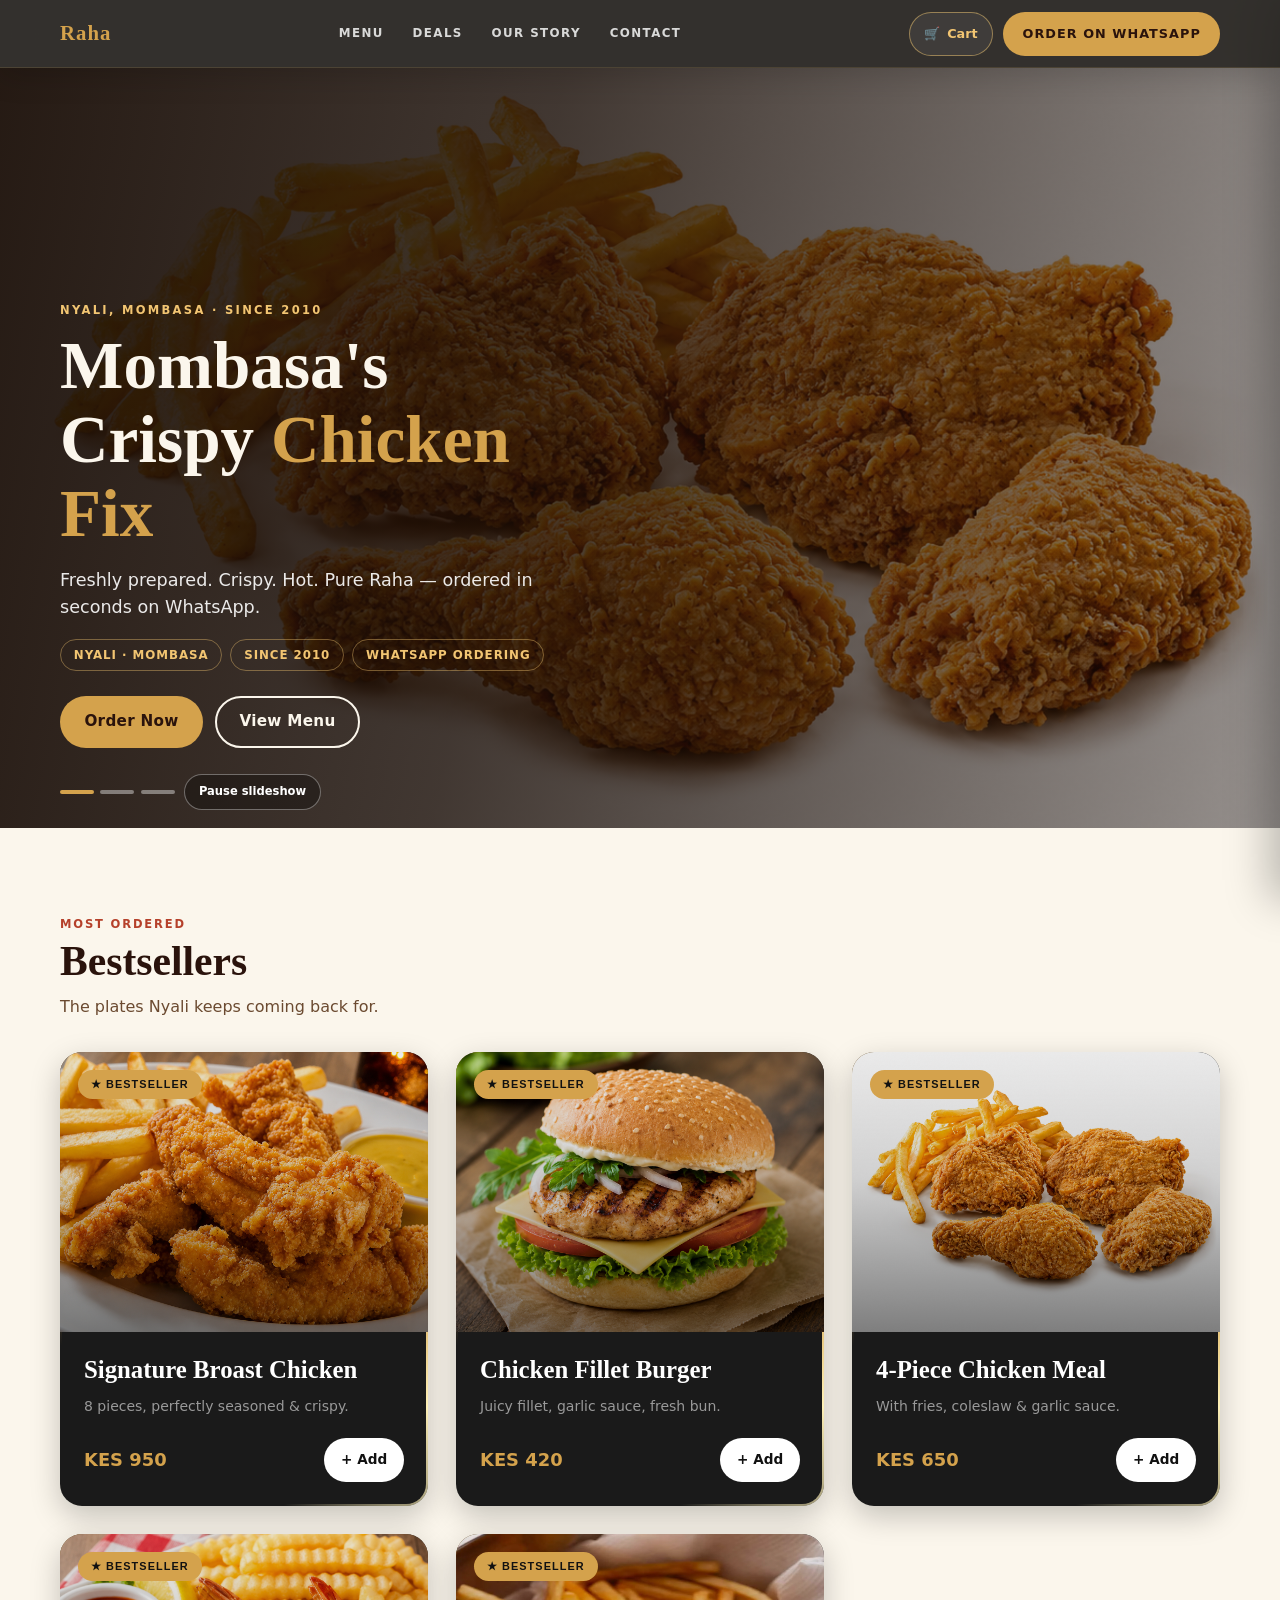
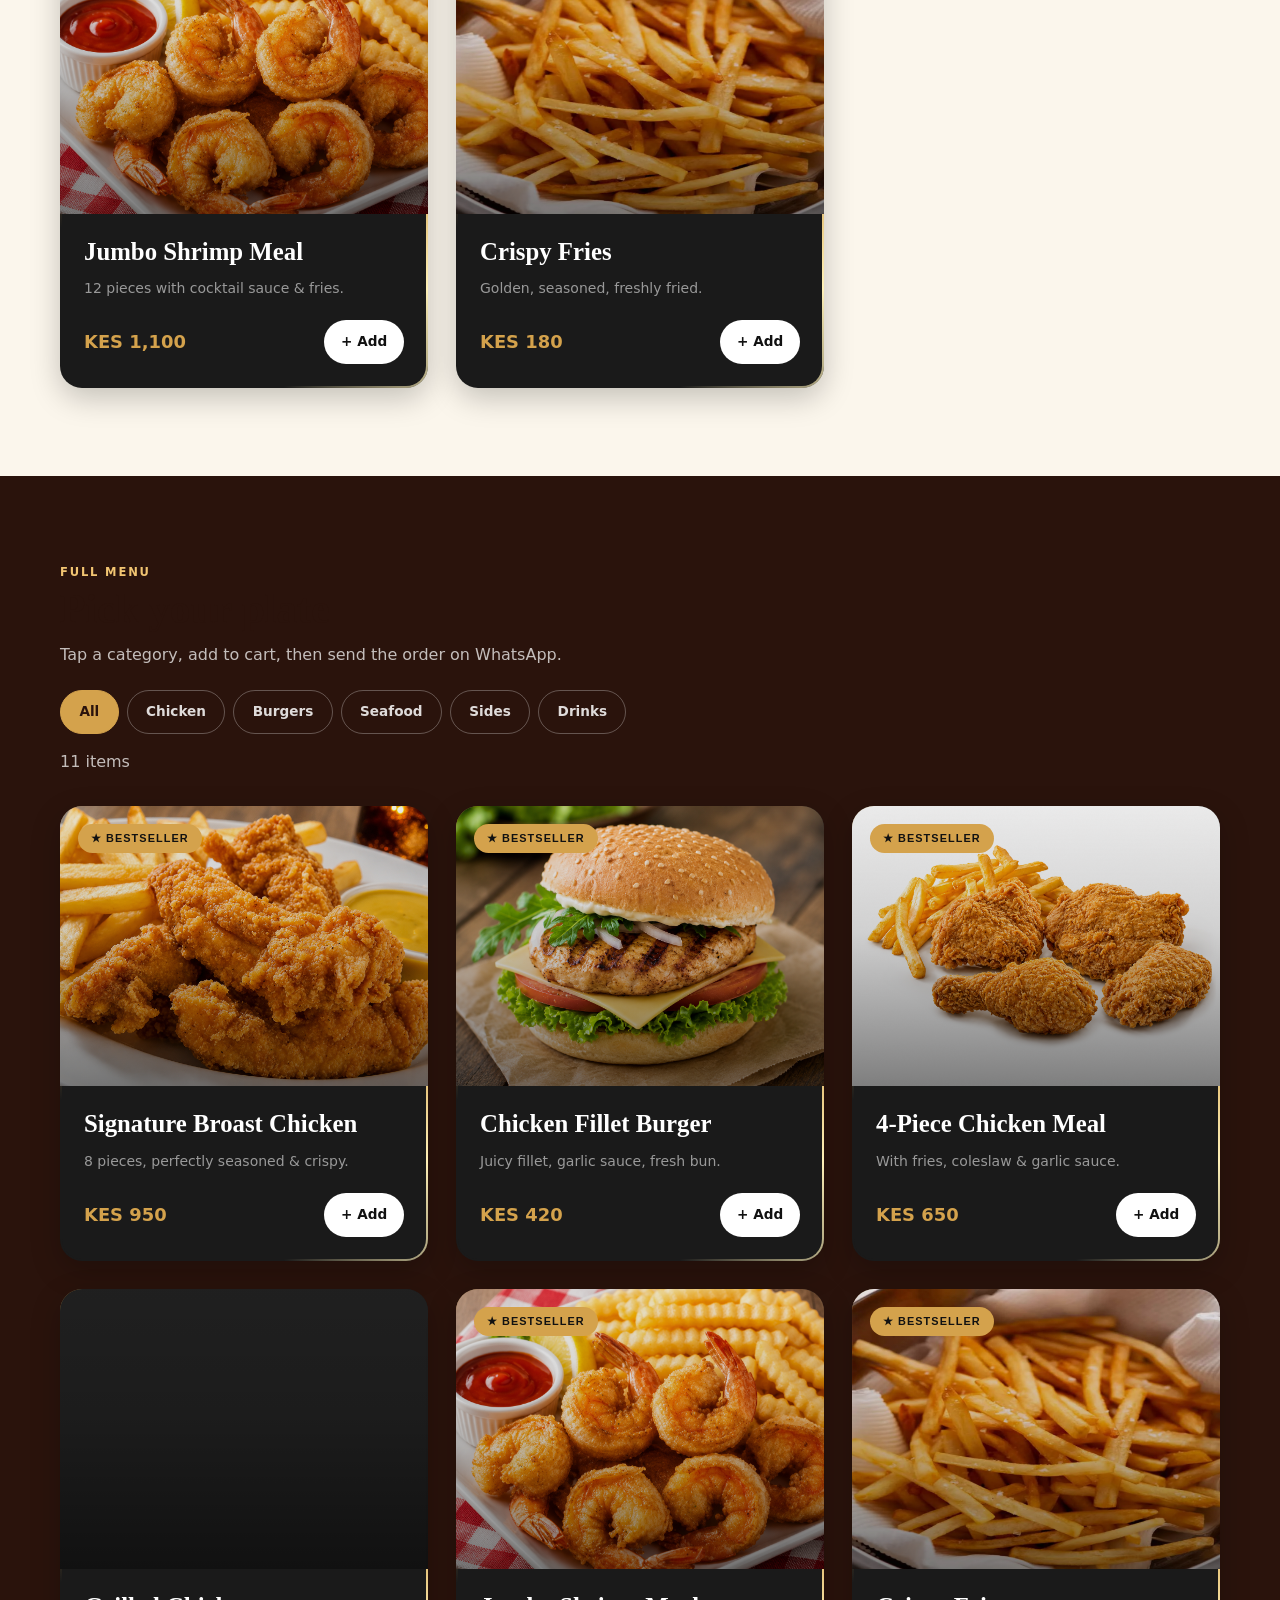
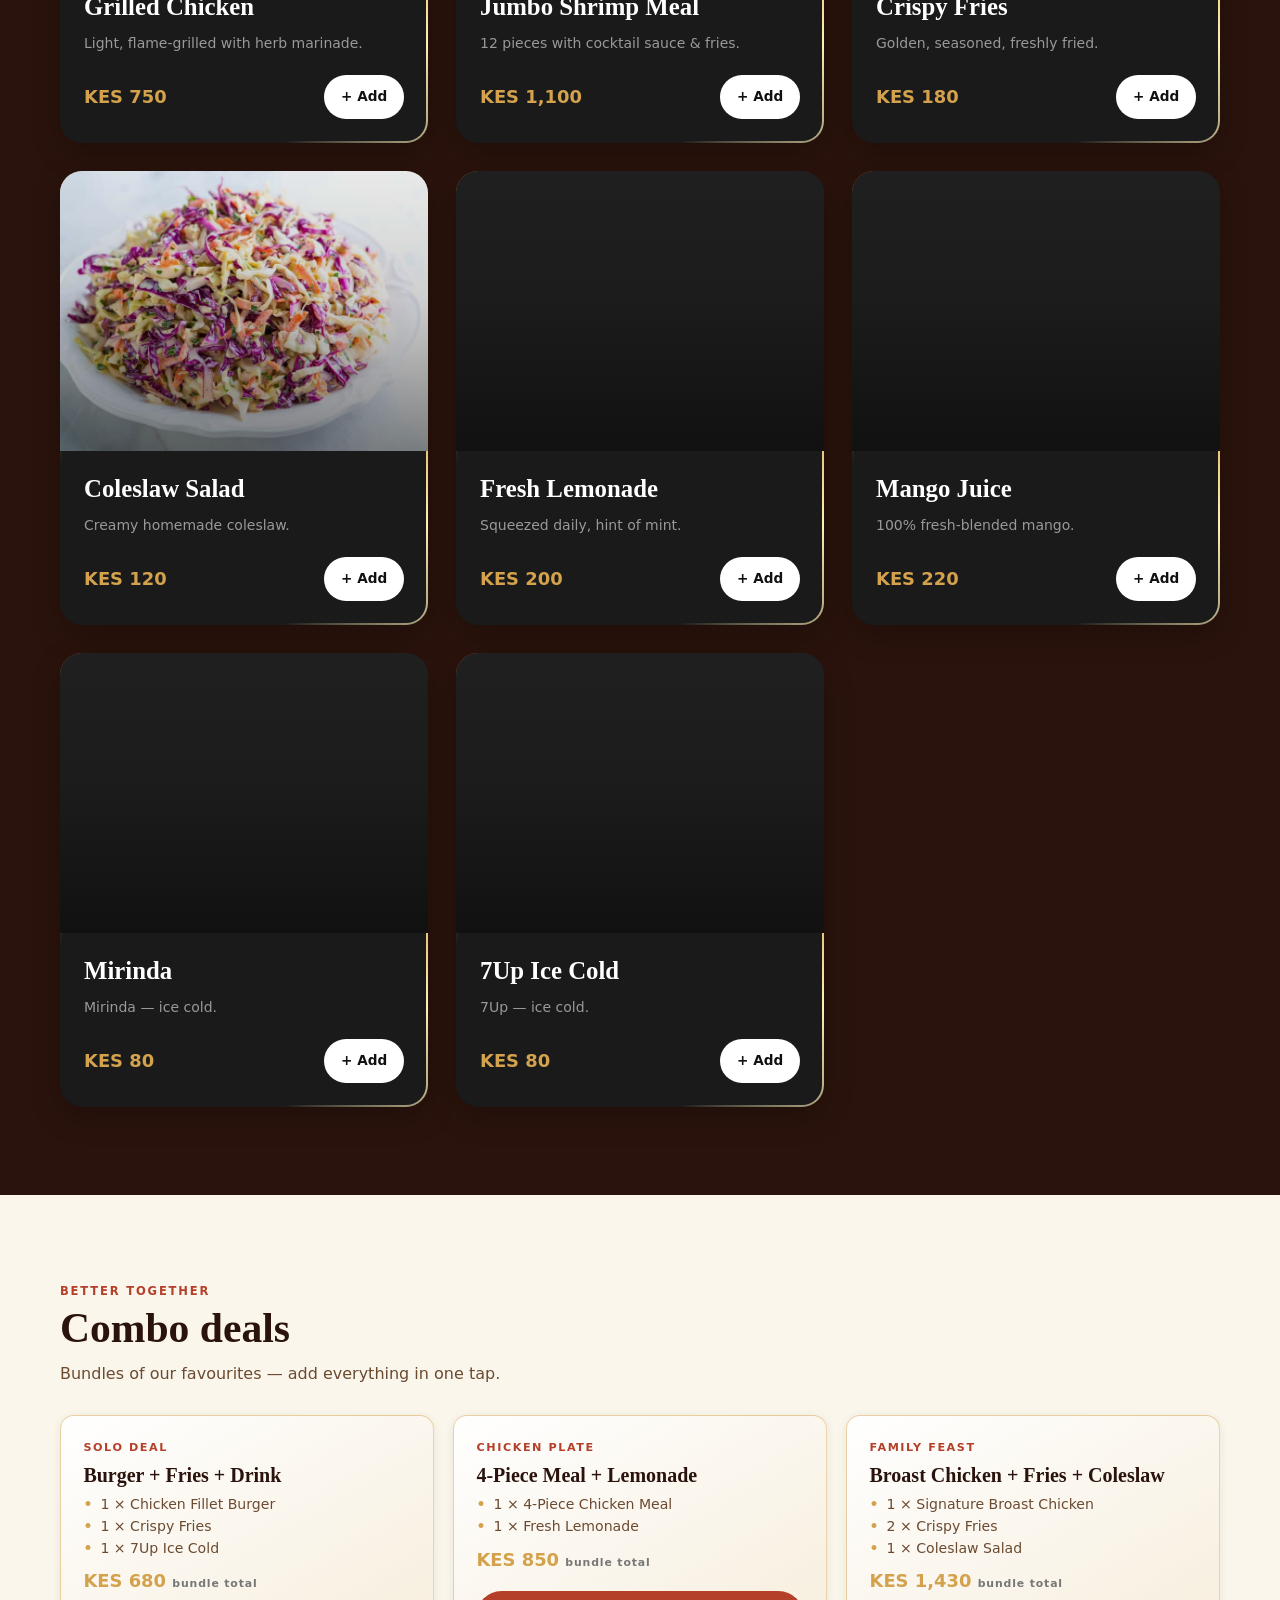
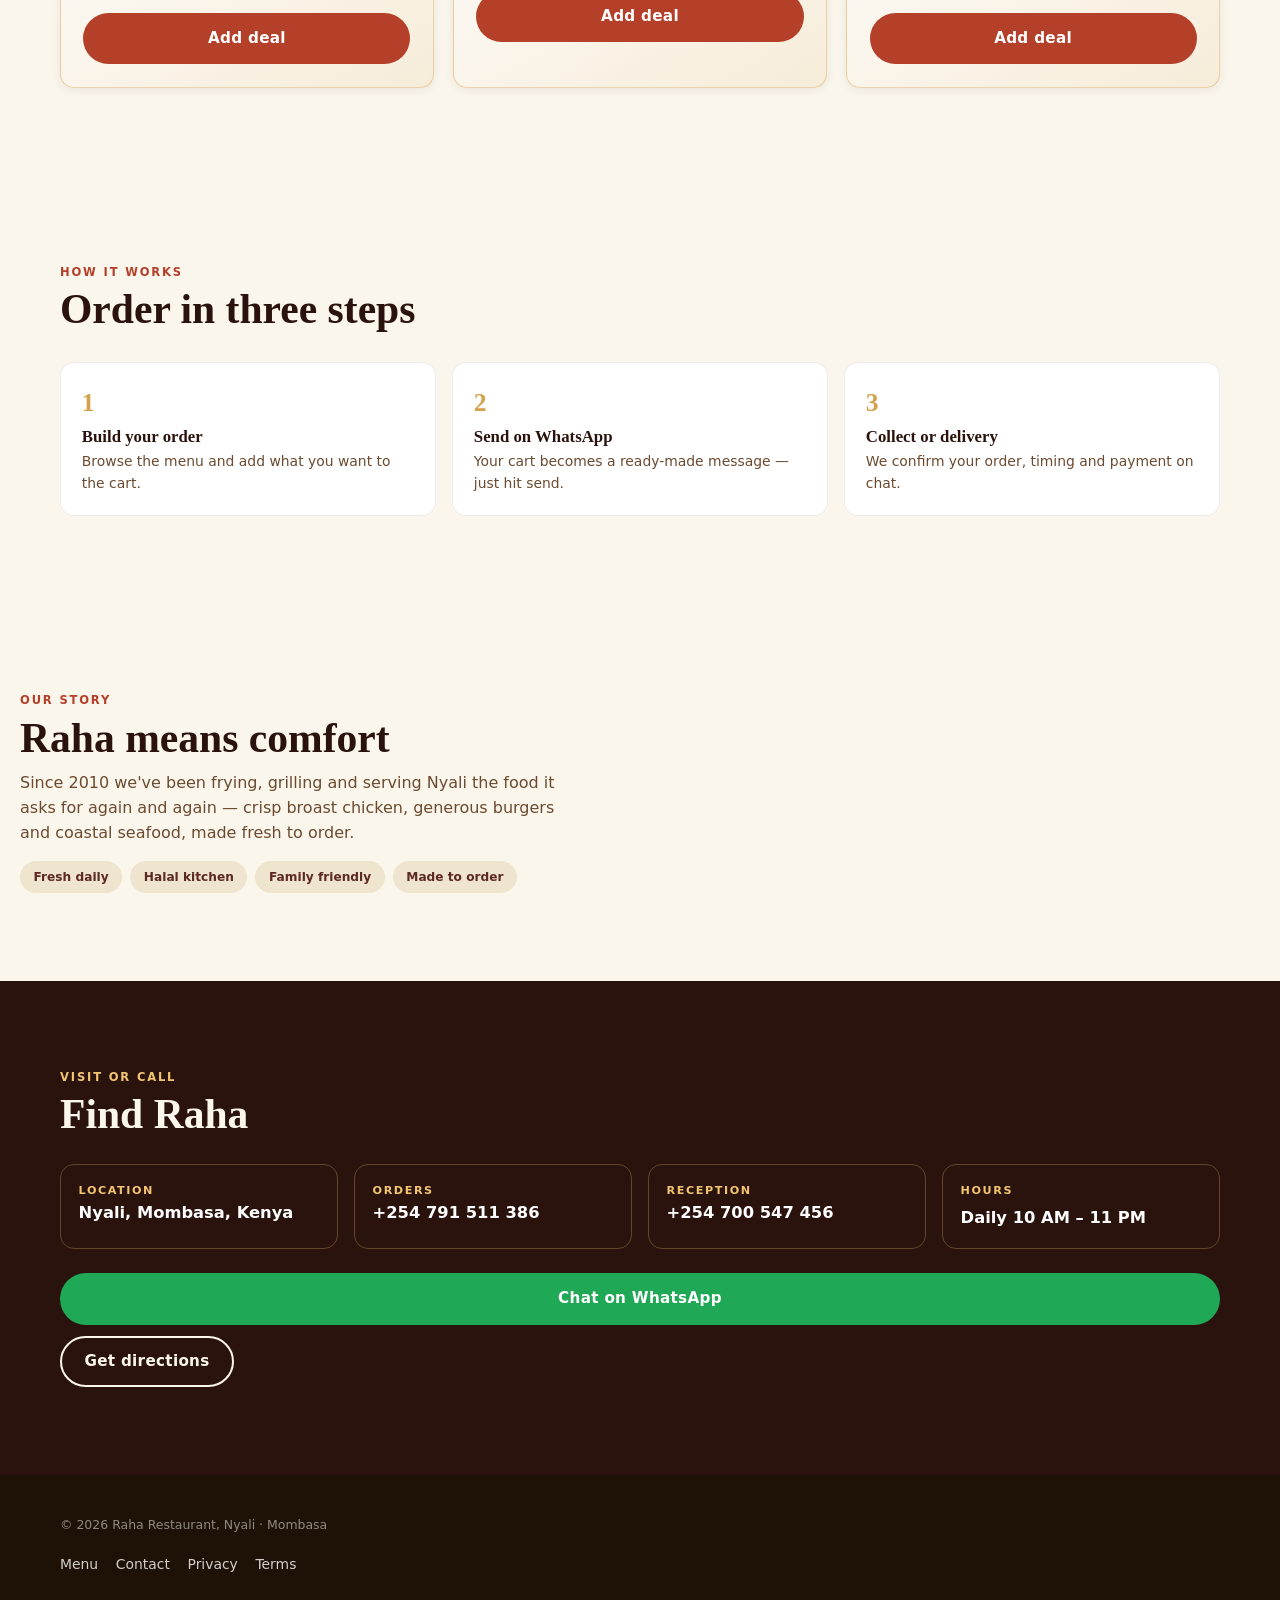
==== commit 531c5554: "Update index.html" ====
--- a/index.html
+++ b/index.html
@@ -85,7 +85,7 @@
         <div class="container hero-content" id="heroContent"></div>
         <div class="hero-controls container">
           <div class="hero-dots" id="heroDots"></div>
-  
+            <button class="hero-pause" id="heroPause" type="button">Pause slideshow</button>
         </div>
       </section>
 
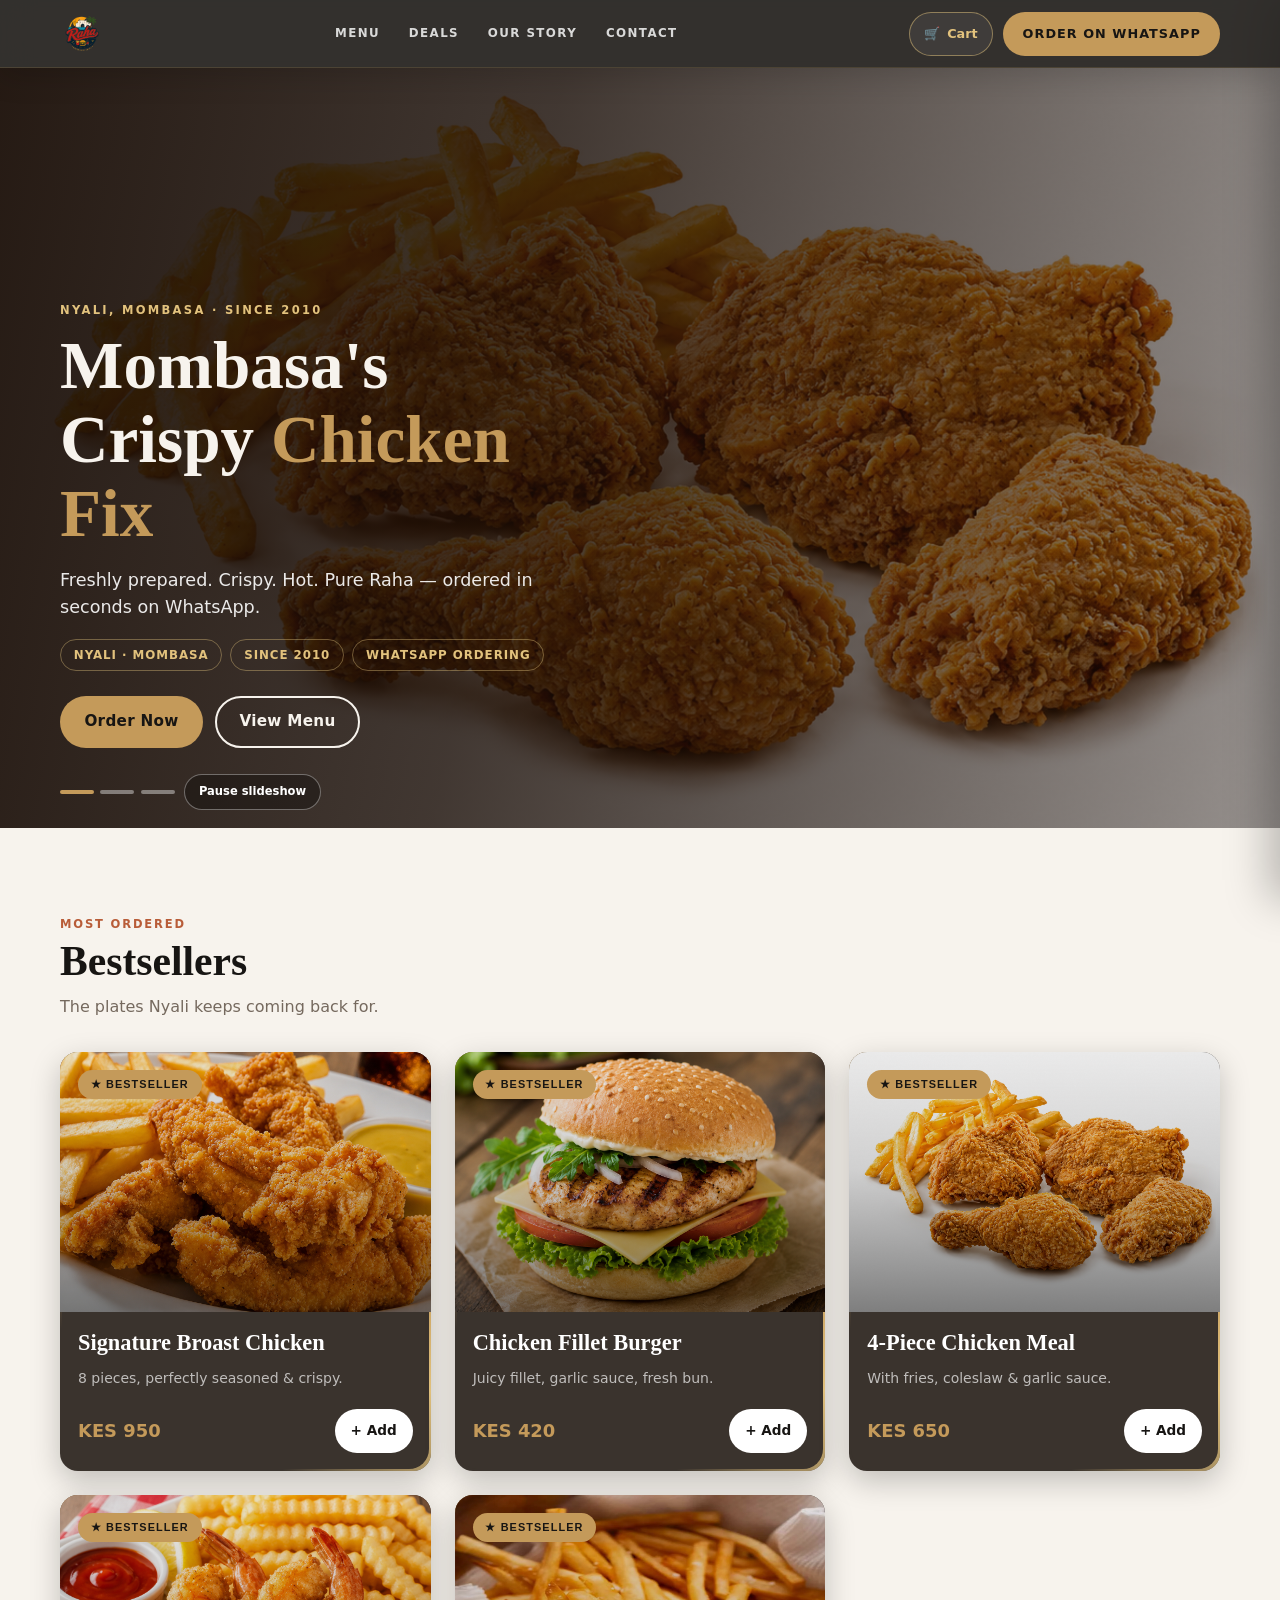
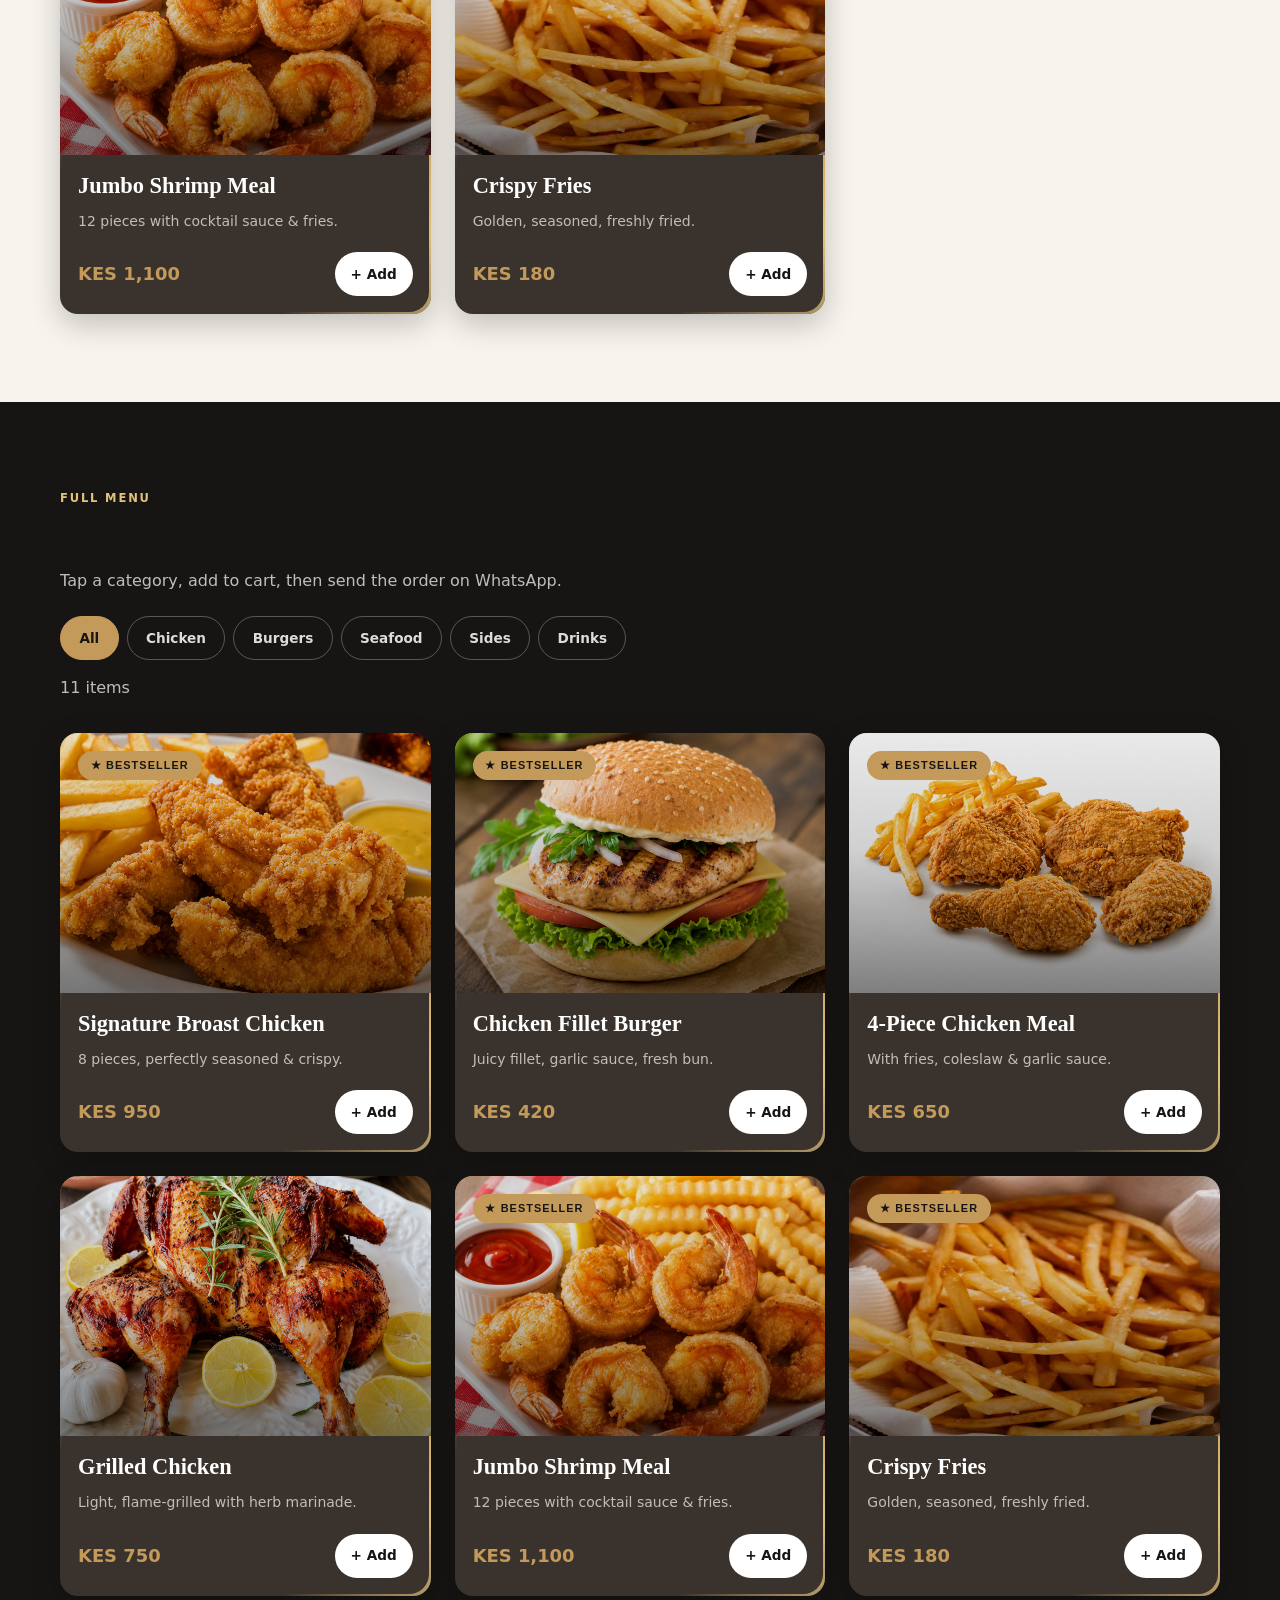
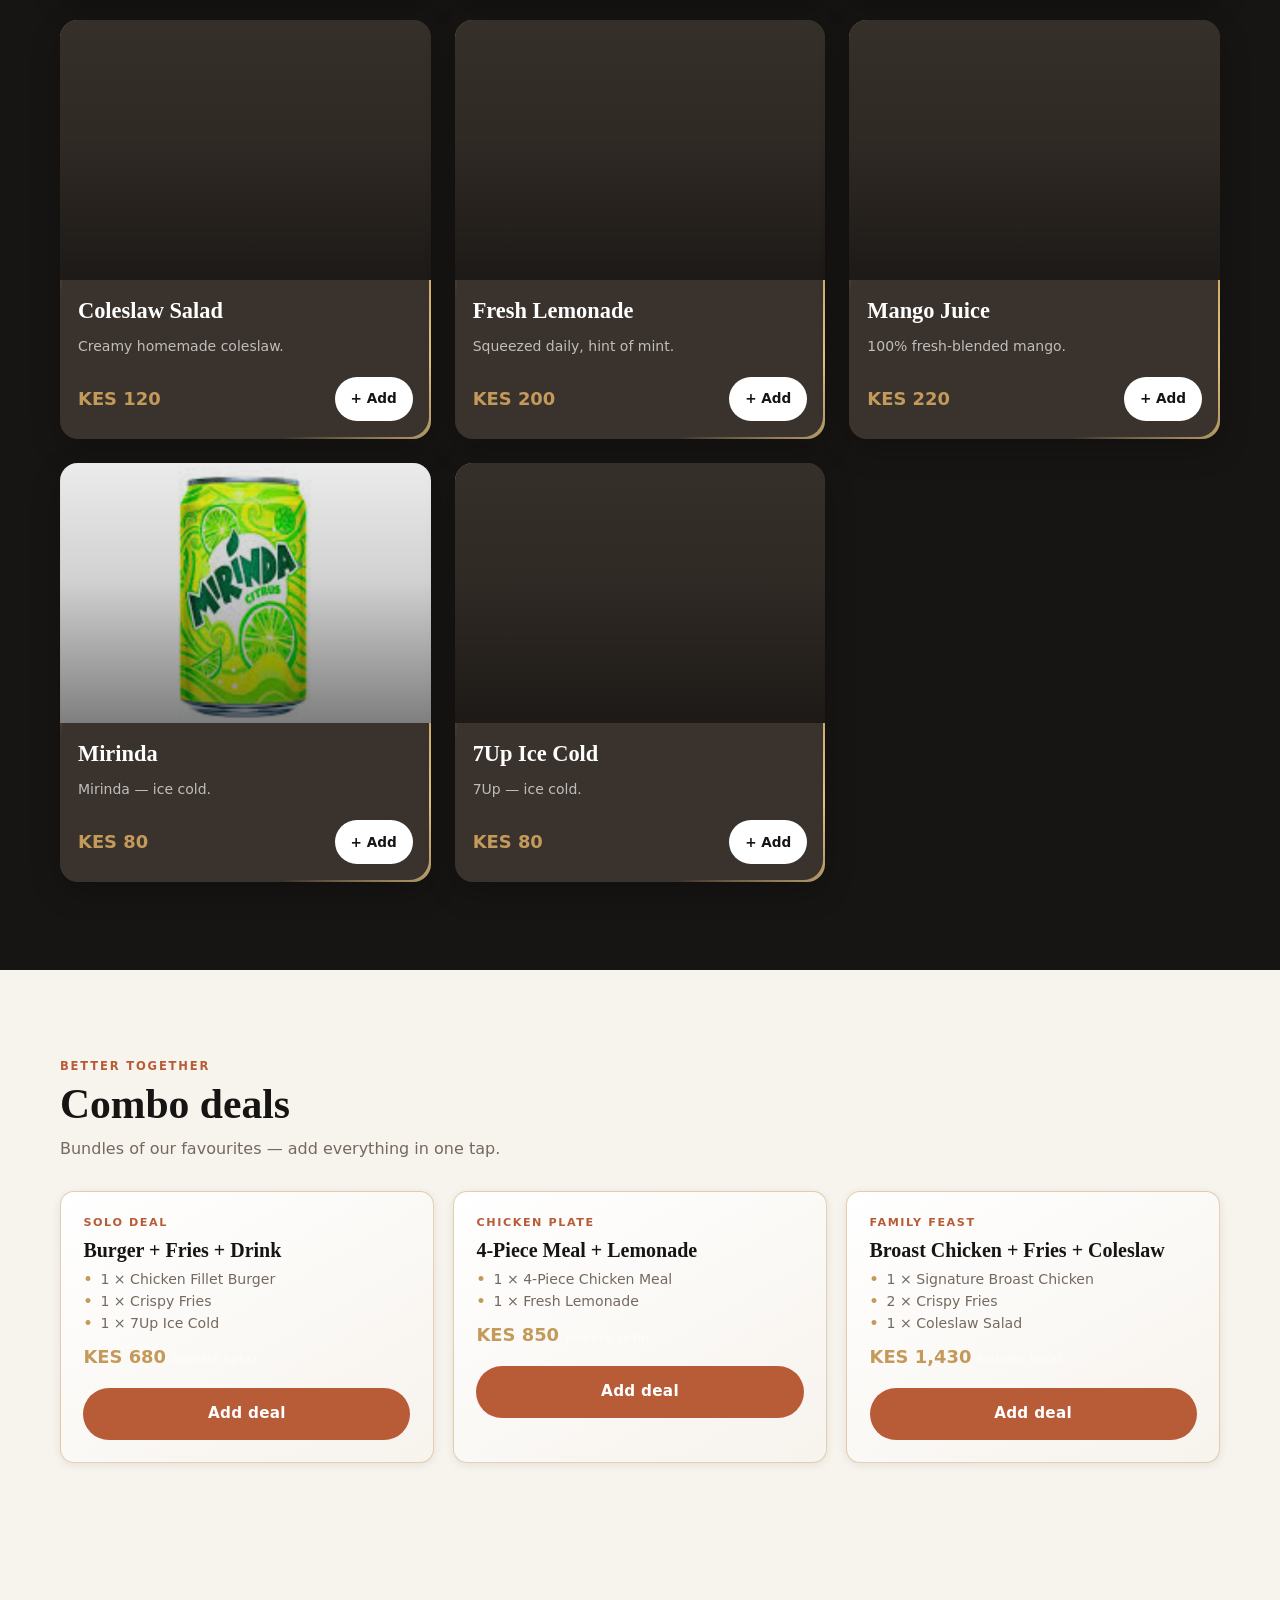
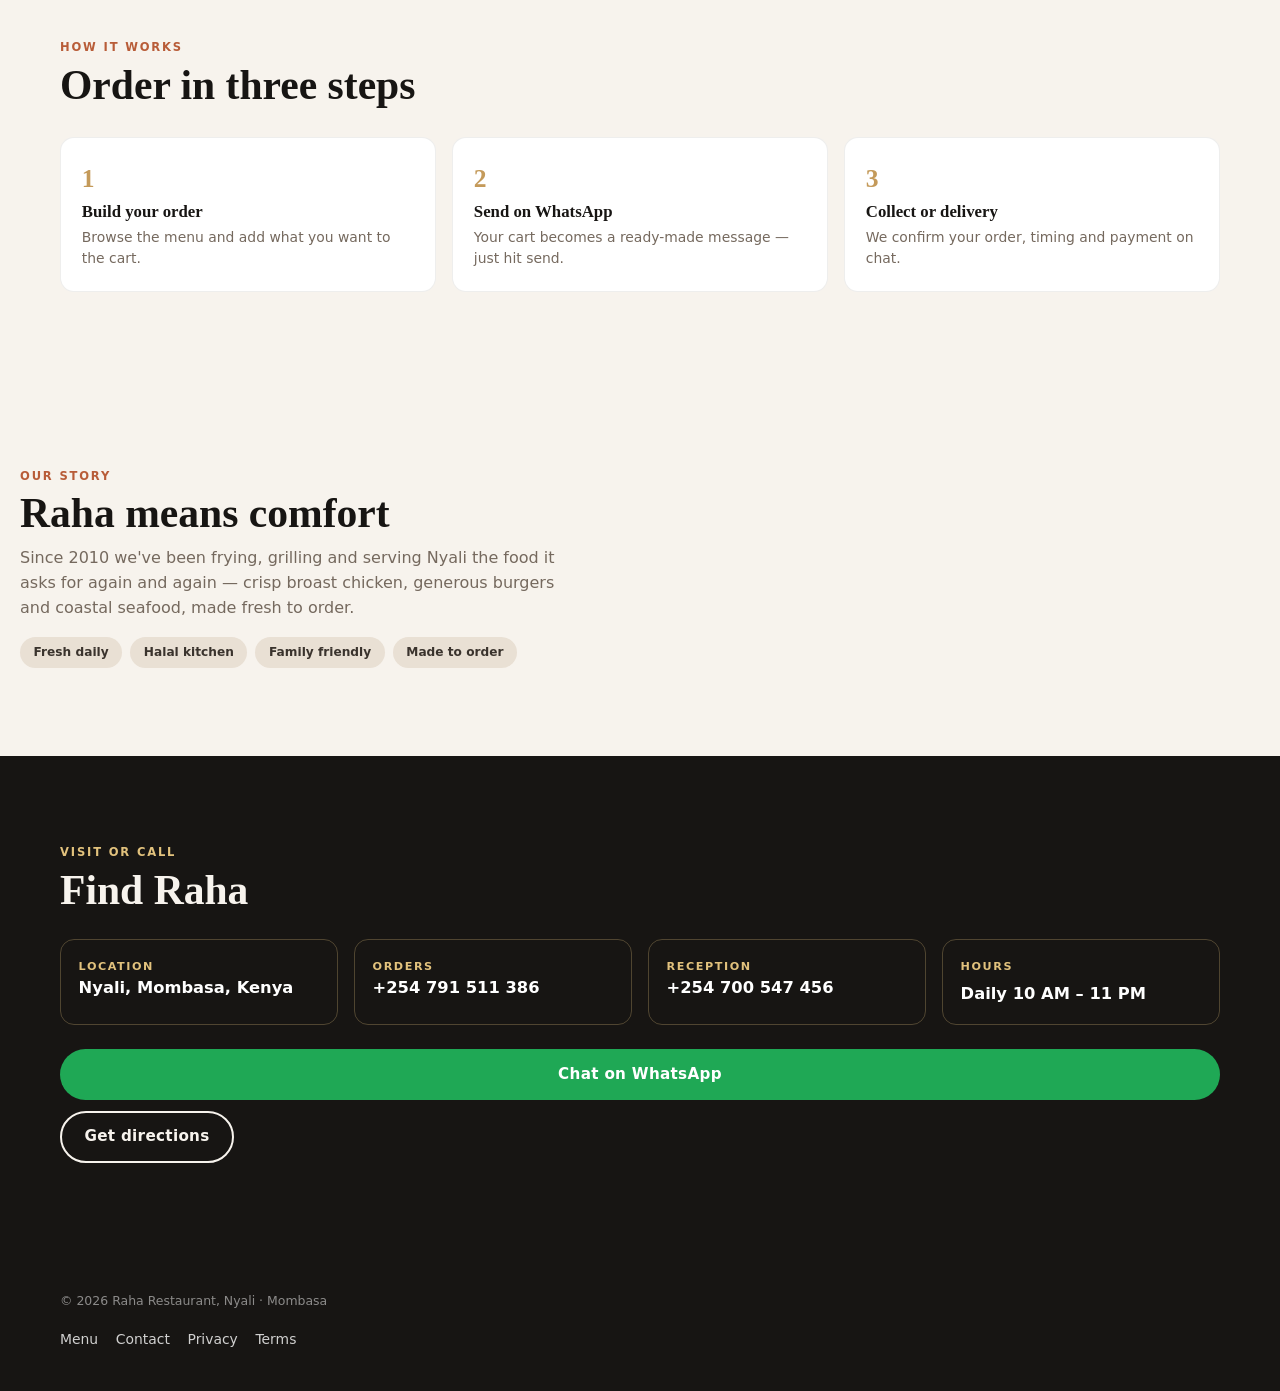
==== commit 44471f11: "Update index.html" ====
--- a/index.html
+++ b/index.html
@@ -50,7 +50,7 @@
 
     <header class="nav">
       <div class="container nav-inner">
-        <a class="nav-logo" href="#top">Raha</a>
+        <a class="nav-logo" href="#top"><img src="Raha logo.png" alt="Raha"></a>
         <nav class="nav-links" aria-label="Main">
           <a href="#menu">Menu</a>
           <a href="#deals">Deals</a>
--- a/style.css
+++ b/style.css
@@ -1,23 +1,58 @@
 @import url("https://cdnjs.cloudflare.com/ajax/libs/animate.css/4.1.1/animate.min.css");
 
 :root {
-  --gold: #d4a24c;
-  --gold-lt: #f2c572;
-  --accent: #b5402a;
-  --cream: #fbf6ec;
-  --dark: #2a130c;
-  --mid: #5c2a1e;
-  --light: #efe4ce;
-  --white: #ffffff;
-  --text: #3d1f10;
-  --muted: #6b4a30;
-
+  /* Brand palette */
+  --dark: #171513;
+  --mid: #3A332D;
+  --accent: #B85C38;
+  --accent-dark: #91452B;
+  --gold: #C49A5A;
+  --gold-lt: #E2C27D;
+  --cream: #F7F3ED;
+  --light: #E9E0D4;
+  --white: #FFFFFF;
+  --text: #2B2520;
+  --muted: #75695E;
+
+  /* Semantic colors */
+  --color-primary: var(--accent);
+  --color-on-primary: #FFFFFF;
+  --color-secondary: var(--mid);
+  --color-on-secondary: #FFFFFF;
+  --color-accent: var(--gold);
+  --color-on-accent: var(--dark);
+  --color-background: var(--cream);
+  --color-foreground: var(--text);
+  --color-card: var(--white);
+  --color-card-foreground: var(--text);
+  --color-muted: var(--light);
+  --color-muted-foreground: var(--muted);
+  --color-border: rgba(43, 37, 32, 0.12);
+  --color-ring: var(--gold);
+  --color-success: #1FA855;
+  --color-success-dark: #178A45;
+
+  /* Layout */
   --radius: 14px;
   --radius-sm: 10px;
-  --shadow-sm: 0 2px 10px rgba(42, 19, 12, 0.08);
-  --shadow-md: 0 10px 30px rgba(42, 19, 12, 0.14);
+  --radius-lg: 18px;
+  --radius-pill: 999px;
   --nav-h: 68px;
   --maxw: 1200px;
+
+  /* Shadows */
+  --shadow-sm: 0 2px 10px rgba(23, 21, 19, 0.08);
+  --shadow-md: 0 10px 30px rgba(23, 21, 19, 0.14);
+  --shadow-lg: 0 20px 50px rgba(23, 21, 19, 0.18);
+
+  /* Motion */
+  --ease-standard: cubic-bezier(0.2, 0.8, 0.2, 1);
+  --transition-fast: 150ms ease;
+  --transition-base: 250ms ease;
+  --transition-slow: 400ms var(--ease-standard);
+  --focus-ring: 0 0 0 3px rgba(196, 154, 90, 0.35);
+
+  /* Typography */
   --font-display: "Playfair Display", Georgia, serif;
   --font-body: "Inter", system-ui, -apple-system, "Segoe UI", sans-serif;
 }
@@ -54,7 +89,7 @@
 }
 
 :focus-visible {
-  outline: 3px solid var(--accent);
+  outline: 2px solid var(--color-ring);
   outline-offset: 3px;
   border-radius: 4px;
 }
@@ -159,10 +194,10 @@
 
 .btn-primary {
   background: var(--accent);
-  color: #fff;
+  color: var(--color-on-primary);
 }
 .btn-primary:hover {
-  background: #9c3523;
+  background: var(--accent-dark);
 }
 
 .btn-gold {
@@ -186,12 +221,12 @@
 }
 
 .btn-wa {
-  background: #1fa855;
-  color: #fff;
+  background: var(--color-success);
+  color: var(--color-on-primary);
   width: 100%;
 }
 .btn-wa:hover {
-  background: #178a45;
+  background: var(--color-success-dark);
 }
 .btn[disabled],
 .btn[aria-disabled="true"] {
@@ -346,7 +381,7 @@
 
 .nav-actions .btn-primary {
   background: var(--accent);
-  color: #fff;
+  color: var(--color-on-primary);
   border: 1px solid var(--accent);
 }
 
@@ -362,7 +397,7 @@
   min-height: 44px;
   padding: 0.4rem 0.9rem;
   border-radius: 999px;
-  border: 1.5px solid rgba(242, 197, 114, 0.5);
+  border: 1.5px solid rgba(226, 194, 125, 0.5);
   background: rgba(255, 255, 255, 0.06);
   color: var(--gold-lt);
   font: inherit;
@@ -427,8 +462,8 @@
   left: 0;
   right: 0;
   z-index: 99;
-  background: #1e1206;
-  border-bottom: 1px solid rgba(212, 162, 76, 0.25);
+  background: var(--dark);
+  border-bottom: 1px solid rgba(196, 154, 90, 0.25);
   padding: 0.75rem 20px 1.25rem;
   display: none;
 }
@@ -541,7 +576,7 @@
   letter-spacing: 0.08em;
   text-transform: uppercase;
   color: var(--gold-lt);
-  border: 1px solid rgba(242, 197, 114, 0.4);
+  border: 1px solid rgba(226, 194, 125, 0.4);
   border-radius: 999px;
   padding: 0.35rem 0.8rem;
 }
@@ -595,7 +630,7 @@
   border-radius: 999px;
   border: 1px solid rgba(255, 255, 255, 0.35);
   background: rgba(0, 0, 0, 0.3);
-  color: #fff;
+  color: var(--color-on-primary);
   font: inherit;
   font-size: 0.72rem;
   font-weight: 600;
@@ -606,7 +641,7 @@
 .product-grid {
   display: grid;
   grid-template-columns: repeat(3, minmax(0, 1fr));
-  gap: 28px;
+  gap: 24px;
   margin-top: 2rem;
 }
 
@@ -615,22 +650,22 @@
   isolation: isolate;
   display: flex;
   flex-direction: column;
-  background: #1a1a1a;
-  color: #fff;
+  background: var(--color-secondary);
+  color: var(--color-on-primary);
   border: 0;
-  border-radius: 22px;
+  border-radius: var(--radius-lg);
   overflow: hidden;
   transform-style: preserve-3d;
   perspective: 1000px;
   box-shadow: 0 10px 30px rgba(0, 0, 0, 0.22);
   opacity: 0;
   visibility: hidden;
-  transform: translateY(50px);
+  transform: translateY(24px);
   transition:
-    opacity 0.7s ease,
-    visibility 0.7s ease,
-    transform 0.7s cubic-bezier(.2,.8,.2,1),
-    box-shadow 0.4s ease;
+    opacity 0.5s ease,
+    visibility 0.5s ease,
+    transform 0.5s var(--ease-standard),
+    box-shadow 0.3s ease;
 }
 
 /* Animated gold perimeter */
@@ -645,7 +680,7 @@
     transparent 0deg,
     transparent 45deg,
     var(--gold) 90deg,
-    #fff1b8 125deg,
+    var(--gold-lt) 125deg,
     transparent 170deg,
     transparent 250deg,
     var(--gold) 300deg,
@@ -661,7 +696,7 @@
   inset: 2px;
   z-index: -1;
   border-radius: 20px;
-  background: #1a1a1a;
+  background: var(--color-secondary);
 }
 
 .card.reveal,
@@ -672,15 +707,13 @@
 }
 
 .card:hover {
-  transform: translateY(-7px);
-  box-shadow:
-    0 25px 60px rgba(0, 0, 0, 0.45),
-    0 0 28px rgba(212, 162, 76, 0.18);
+  transform: translateY(-4px);
+  box-shadow: var(--shadow-lg), 0 0 24px rgba(196, 154, 90, 0.14);
 }
 
 .card:hover::before {
   filter: blur(3px);
-  animation-duration: 2.5s;
+  animation-duration: 3.5s;
 }
 
 @keyframes rotateMenuGlow {
@@ -693,10 +726,10 @@
 .card-media {
   position: relative;
   width: 100%;
-  height: 280px;
+  height: 260px;
   aspect-ratio: auto;
   overflow: hidden;
-  background: #222;
+  background: var(--mid);
   border: 0;
   padding: 0;
   cursor: pointer;
@@ -713,7 +746,7 @@
 }
 
 .card:hover .card-media img {
-  transform: scale(1.08);
+  transform: scale(1.04);
 }
 
 /* Image darkening layer */
@@ -744,7 +777,7 @@
   display: flex;
   align-items: center;
   justify-content: center;
-  color: #fff;
+  color: var(--color-on-primary);
   font-size: 0.9rem;
   font-weight: 700;
   opacity: 0;
@@ -766,7 +799,7 @@
   left: 18px;
   z-index: 4;
   background: var(--gold);
-  color: #111;
+  color: var(--color-on-accent);
   font-size: 0.68rem;
   font-weight: 800;
   letter-spacing: 0.1em;
@@ -782,20 +815,20 @@
   display: flex;
   flex-direction: column;
   gap: 0.35rem;
-  padding: 24px;
+  padding: 18px;
   flex: 1;
 }
 
 .card-name {
   font-family: var(--font-display);
-  font-size: 1.55rem;
+  font-size: 1.4rem;
   line-height: 1.15;
   font-weight: 700;
-  color: #fff;
+  color: var(--color-on-primary);
 }
 
 .card-desc {
-  color: #999;
+  color: rgba(255, 255, 255, 0.68);
   line-height: 1.6;
   font-size: 0.875rem;
   margin-top: 0.35rem;
@@ -820,18 +853,18 @@
 .price small {
   font-size: 0.68rem;
   font-weight: 700;
-  color: #777;
+  color: rgba(255, 255, 255, 0.5);
   letter-spacing: 0.08em;
 }
 
 /* Add to cart */
 .add-btn {
   min-height: 44px;
-  padding: 0.65rem 1.05rem;
+  padding: 0.65rem 1rem;
   border: 0;
   border-radius: 999px;
-  background: #fff;
-  color: #111;
+  background: var(--white);
+  color: var(--color-on-accent);
   font: inherit;
   font-weight: 700;
   font-size: 0.85rem;
@@ -854,7 +887,7 @@
 .add-btn.added,
 .add-btn[aria-pressed="true"] {
   background: var(--gold);
-  color: #111;
+  color: var(--color-on-accent);
 }
 
 /* Optional favourite button support */
@@ -868,7 +901,7 @@
   border: none;
   border-radius: 50%;
   background: rgba(0,0,0,.5);
-  color: #fff;
+  color: var(--color-on-primary);
   font-size: 20px;
   cursor: pointer;
   backdrop-filter: blur(8px);
@@ -883,7 +916,7 @@
 
 .favorite.active {
   background: var(--gold);
-  color: #111;
+  color: var(--color-on-accent);
 }
 
 /* ---------- Menu tabs ---------- */
@@ -942,8 +975,8 @@
   gap: 0.5rem;
   padding: 1.4rem;
   border-radius: var(--radius);
-  background: linear-gradient(150deg, #ffffff, #f6ecd9);
-  border: 1px solid rgba(212, 162, 76, 0.45);
+  background: linear-gradient(150deg, var(--white), var(--cream));
+  border: 1px solid rgba(196, 154, 90, 0.45);
   box-shadow: var(--shadow-sm);
 }
 .deal h3 {
@@ -984,7 +1017,7 @@
   background: var(--white);
   border-radius: var(--radius);
   padding: 1.3rem;
-  border: 1px solid rgba(42, 19, 12, 0.08);
+  border: 1px solid rgba(43, 37, 32, 0.08);
 }
 .step-num {
   font-family: var(--font-display);
@@ -1047,7 +1080,7 @@
   margin-top: 1.6rem;
 }
 .contact-item {
-  border: 1px solid rgba(242, 197, 114, 0.28);
+  border: 1px solid rgba(226, 194, 125, 0.28);
   border-radius: var(--radius);
   padding: 1.1rem;
 }
@@ -1062,7 +1095,7 @@
   margin-top: 0.35rem;
   font-size: 1.02rem;
   font-weight: 600;
-  color: #fff;
+  color: var(--color-on-primary);
   text-decoration: none;
 }
 a.contact-value:hover {
@@ -1077,7 +1110,7 @@
 
 /* ---------- Footer ---------- */
 .footer {
-  background: #1e1206;
+  background: var(--dark);
   color: rgba(255, 255, 255, 0.72);
   padding: 2.5rem 0 calc(2.5rem + env(safe-area-inset-bottom));
   font-size: 0.87rem;
@@ -1153,7 +1186,7 @@
   align-items: center;
   justify-content: space-between;
   padding: 1.1rem 1.2rem;
-  border-bottom: 1px solid rgba(42, 19, 12, 0.12);
+  border-bottom: 1px solid rgba(43, 37, 32, 0.12);
   background: var(--dark);
   color: var(--cream);
 }
@@ -1209,7 +1242,7 @@
   align-items: center;
   gap: 0.3rem;
   background: var(--white);
-  border: 1px solid rgba(42, 19, 12, 0.14);
+  border: 1px solid rgba(23, 21, 19, 0.14);
   border-radius: 999px;
   padding: 2px;
 }
@@ -1250,7 +1283,7 @@
 }
 
 .cart-foot {
-  border-top: 1px solid rgba(42, 19, 12, 0.12);
+  border-top: 1px solid rgba(43, 37, 32, 0.12);
   padding: 1.1rem 1.2rem calc(1.1rem + env(safe-area-inset-bottom));
   background: var(--white);
   display: grid;
@@ -1314,7 +1347,7 @@
   border-radius: 50%;
   border: 0;
   background: rgba(20, 10, 4, 0.65);
-  color: #fff;
+  color: var(--color-on-primary);
   font-size: 1rem;
   cursor: pointer;
 }
@@ -1417,6 +1450,164 @@
 }
 
 
+/* ---------- Responsive layout ---------- */
+@media (max-width: 1024px) {
+  :root { --nav-h: 66px; }
+
+  .nav-inner {
+    padding-inline: 16px;
+  }
+
+  .nav-links {
+    gap: 1rem;
+  }
+
+  .nav-actions {
+    gap: 0.45rem;
+  }
+
+  .product-grid {
+    grid-template-columns: repeat(2, minmax(0, 1fr));
+  }
+
+  .story {
+    grid-template-columns: 1fr;
+  }
+}
+
+@media (max-width: 800px) {
+  .nav {
+    height: var(--nav-h);
+  }
+
+  .nav-logo img {
+    height: 40px;
+  }
+
+  .nav-links {
+    display: none;
+  }
+
+  .nav-actions .btn-primary,
+  .nav-order {
+    display: none;
+  }
+
+  .nav-toggle {
+    display: inline-flex;
+  }
+
+  .mobile-menu {
+    top: var(--nav-h);
+    padding-inline: 16px;
+    background: rgba(23, 21, 19, 0.98);
+    box-shadow: 0 18px 35px rgba(0, 0, 0, 0.2);
+  }
+
+  .mobile-menu a {
+    min-height: 48px;
+    display: flex;
+    align-items: center;
+  }
+
+  .hero {
+    min-height: min(86vh, 720px);
+  }
+
+  .hero-content {
+    padding-inline: 16px;
+  }
+
+  .hero-controls {
+    padding-inline: 16px;
+  }
+
+  .container {
+    padding-inline: 16px;
+  }
+
+  .product-grid {
+    grid-template-columns: 1fr;
+    gap: 18px;
+  }
+
+  .card-media {
+    height: 240px;
+  }
+
+  .deal-grid,
+  .steps,
+  .contact-grid {
+    grid-template-columns: 1fr;
+  }
+
+  .contact-actions,
+  .hero-cta {
+    flex-direction: column;
+  }
+
+  .hero-cta .btn,
+  .contact-actions .btn {
+    width: 100%;
+  }
+
+  .sticky-bar {
+    display: none;
+  }
+
+  .sticky-bar[data-visible="true"] {
+    display: flex;
+  }
+}
+
+@media (max-width: 480px) {
+  .section {
+    padding-block: 3rem;
+  }
+
+  .hero h1 {
+    font-size: clamp(2rem, 11vw, 3rem);
+  }
+
+  .hero-sub {
+    font-size: 0.95rem;
+  }
+
+  .card-body {
+    padding: 16px;
+  }
+
+  .card-name {
+    font-size: 1.3rem;
+  }
+
+  .card-foot {
+    align-items: flex-end;
+  }
+
+  .add-btn {
+    min-height: 46px;
+  }
+
+  .cart-drawer {
+    width: 100%;
+  }
+
+  .cart-item {
+    grid-template-columns: 52px minmax(0, 1fr);
+  }
+
+  .cart-item > :last-child {
+    grid-column: 2;
+    justify-self: start;
+  }
+
+  .footer-inner {
+    align-items: flex-start;
+    flex-direction: column;
+  }
+}
+
 /* ---------- Animate.css integration ---------- */
 /*
   Add animate.css classes to any element you want animated, for example:
@@ -1435,6 +1626,17 @@
 
 /* Respect users who prefer reduced motion. */
 @media (prefers-reduced-motion: reduce) {
+  html { scroll-behavior: auto; }
+
+  *,
+  *::before,
+  *::after {
+    animation-duration: 0.01ms !important;
+    animation-iteration-count: 1 !important;
+    transition-duration: 0.01ms !important;
+    scroll-behavior: auto !important;
+  }
+
   .animate__animated,
   .animate-on-scroll {
     animation-duration: 0.01ms !important;
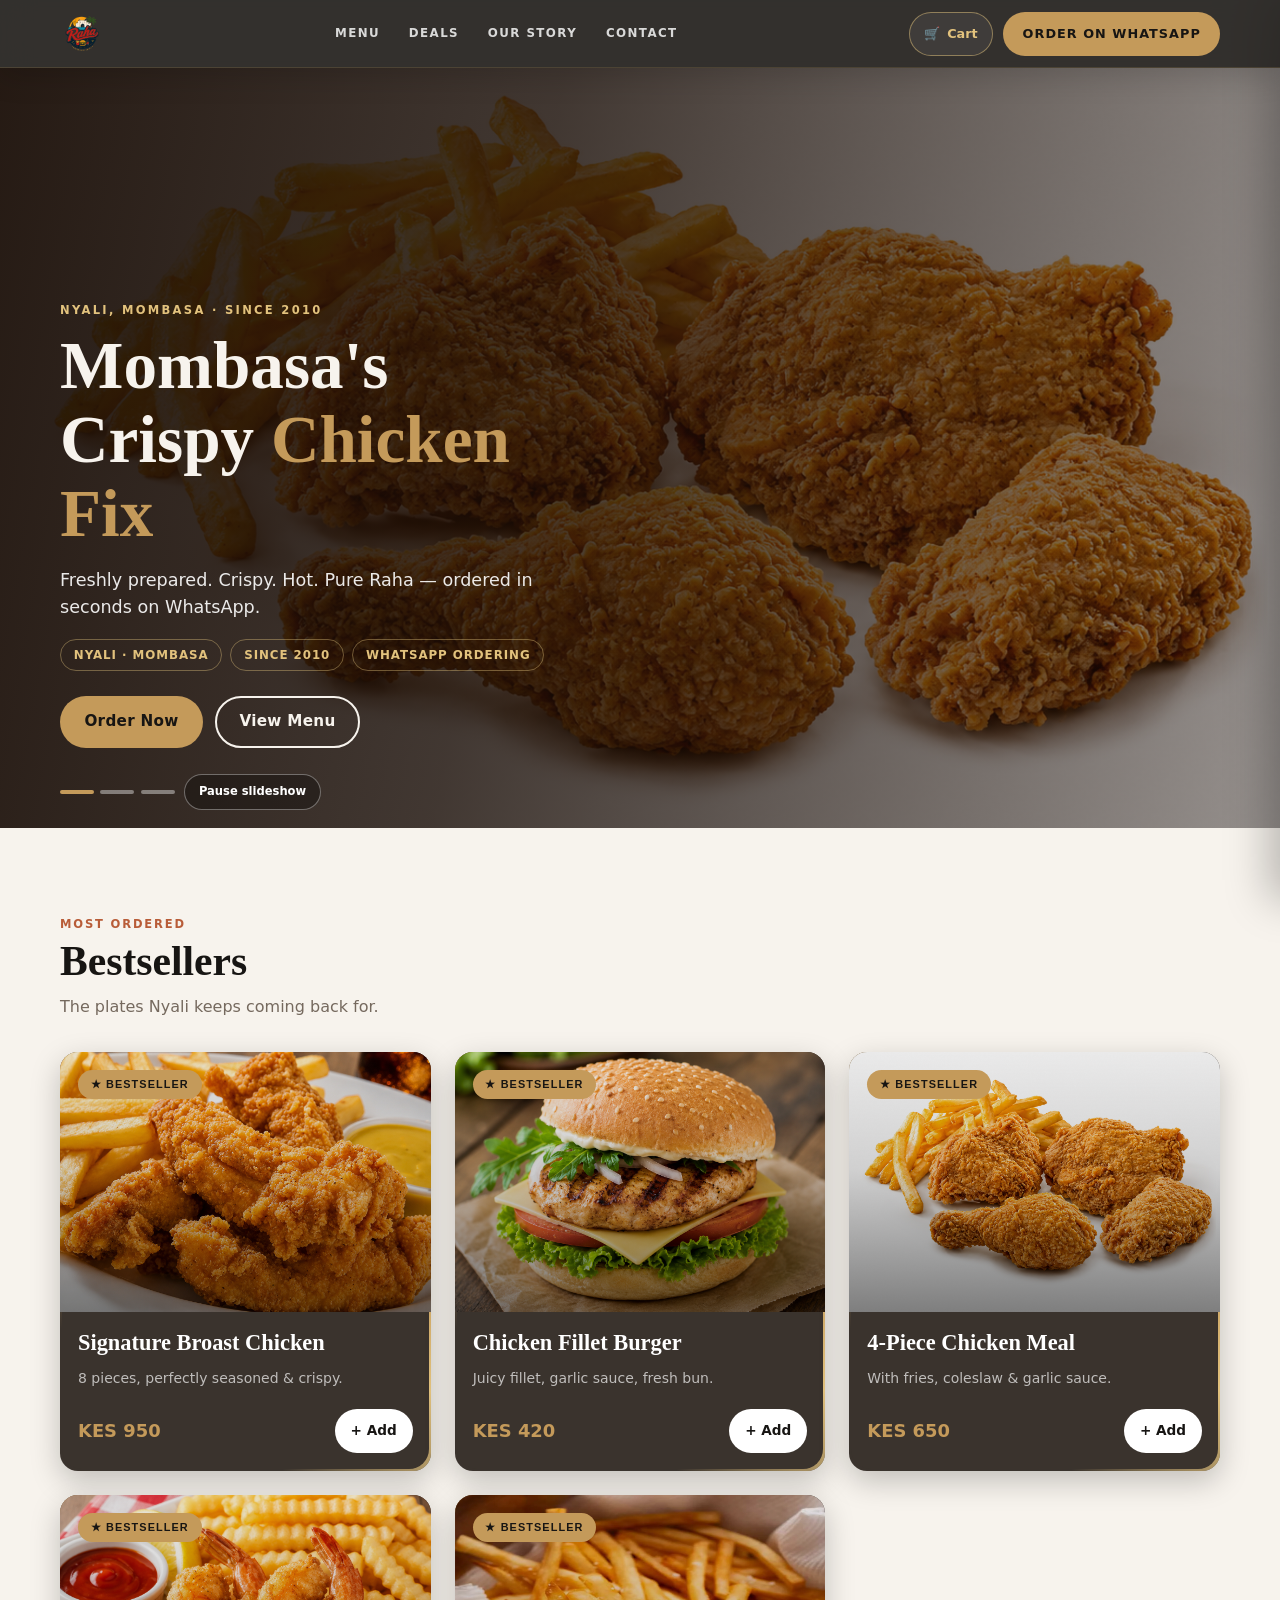
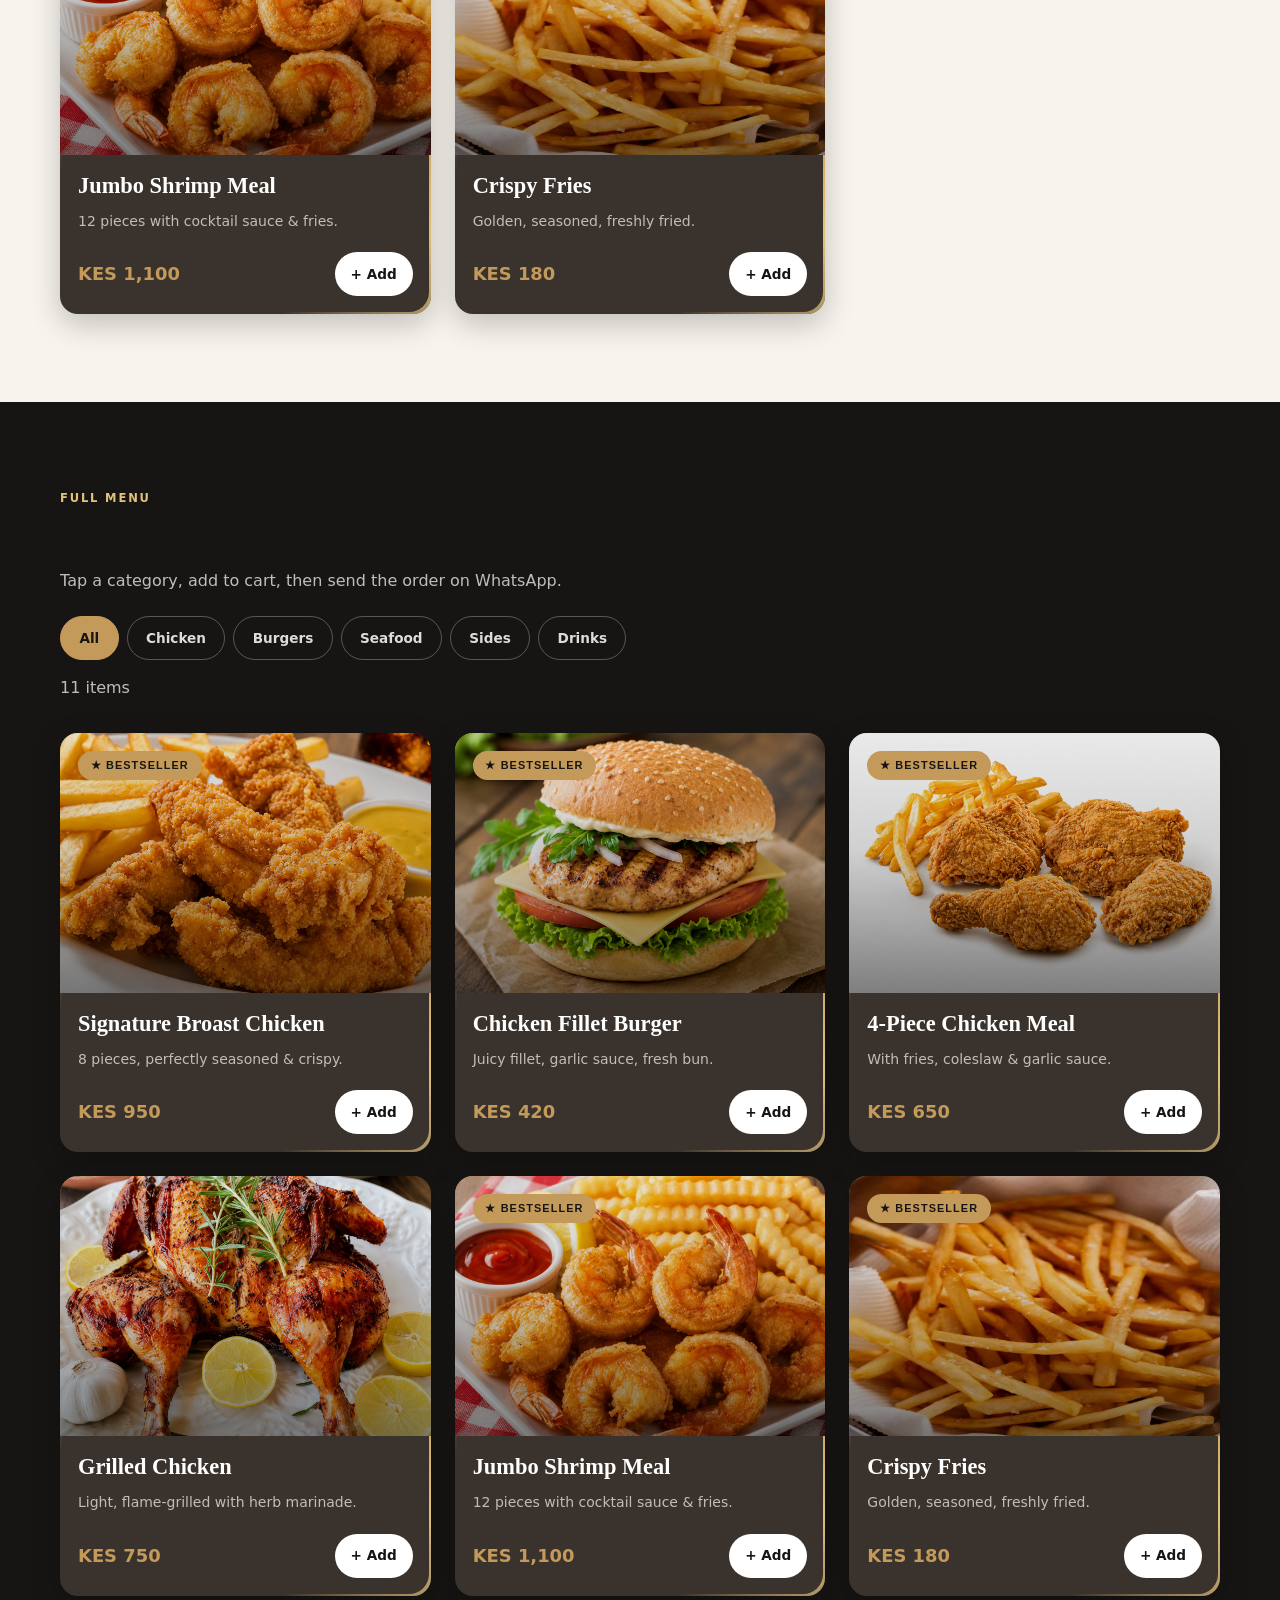
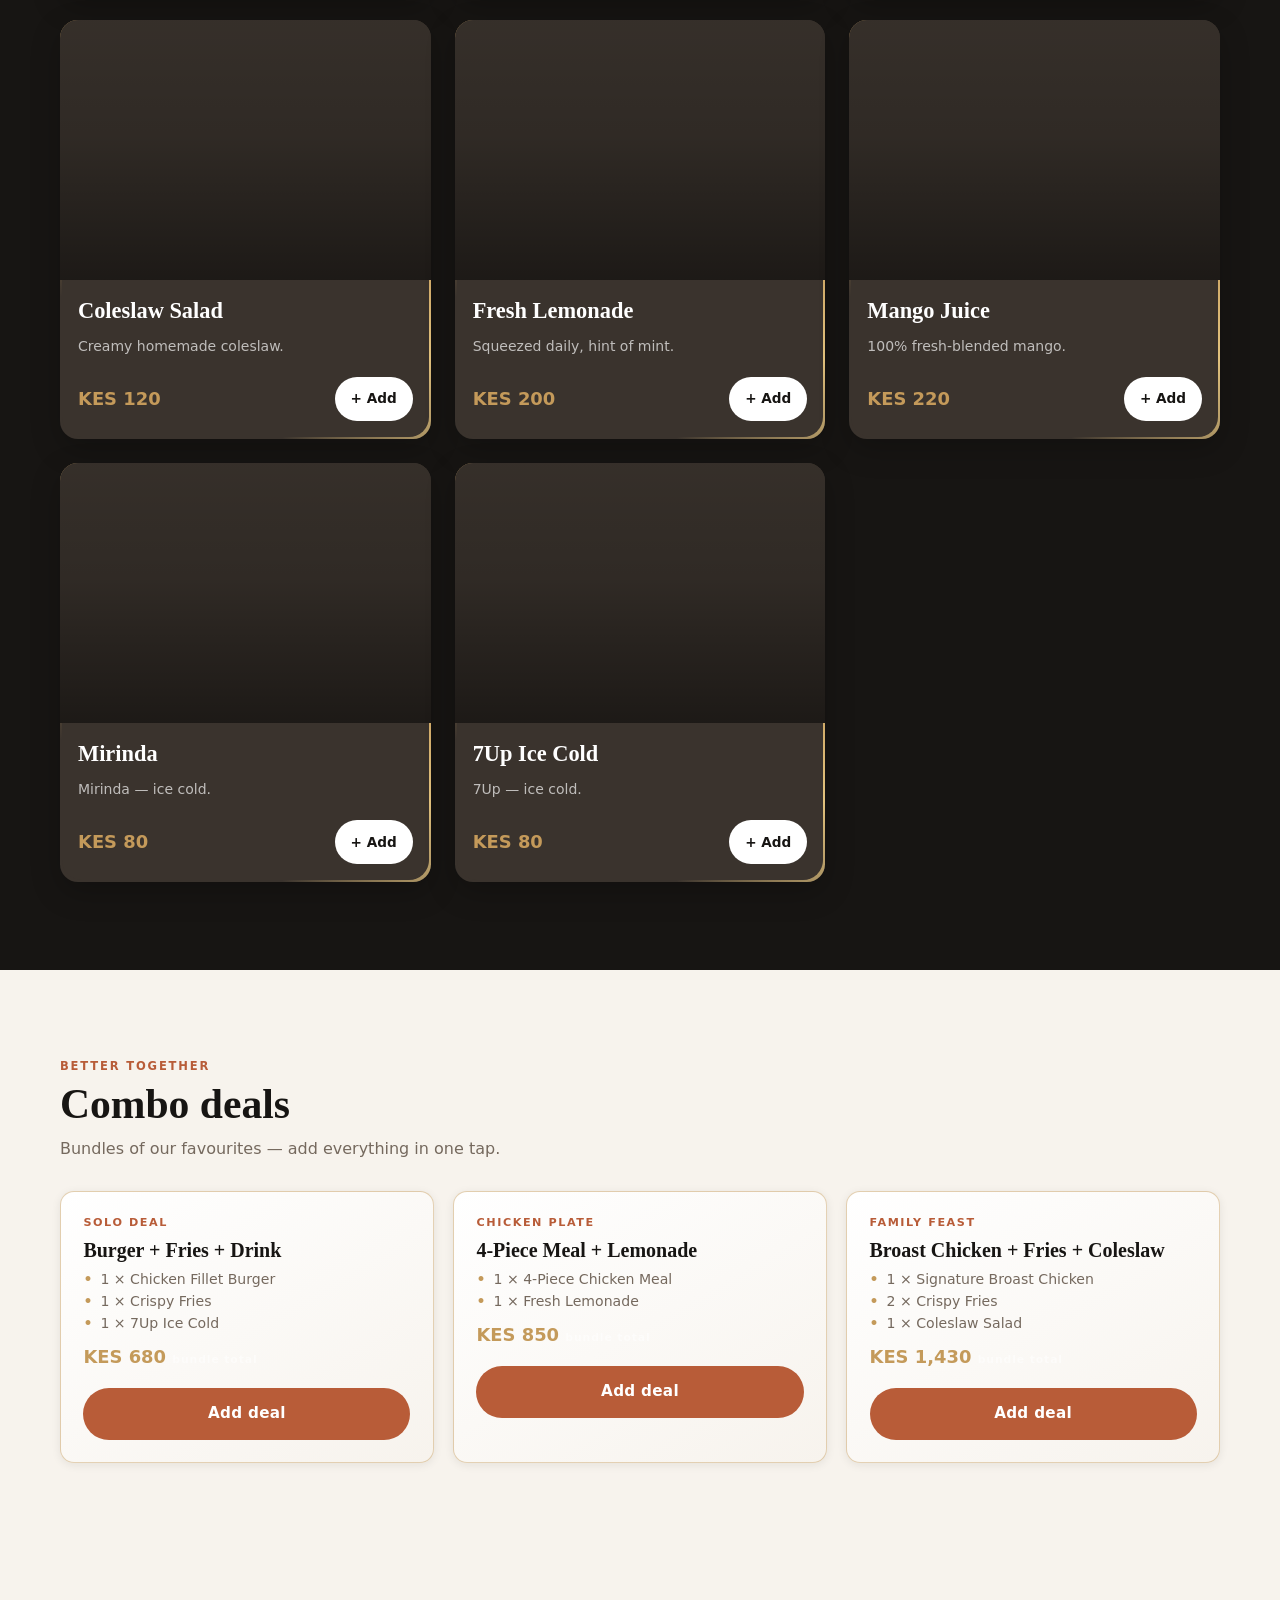
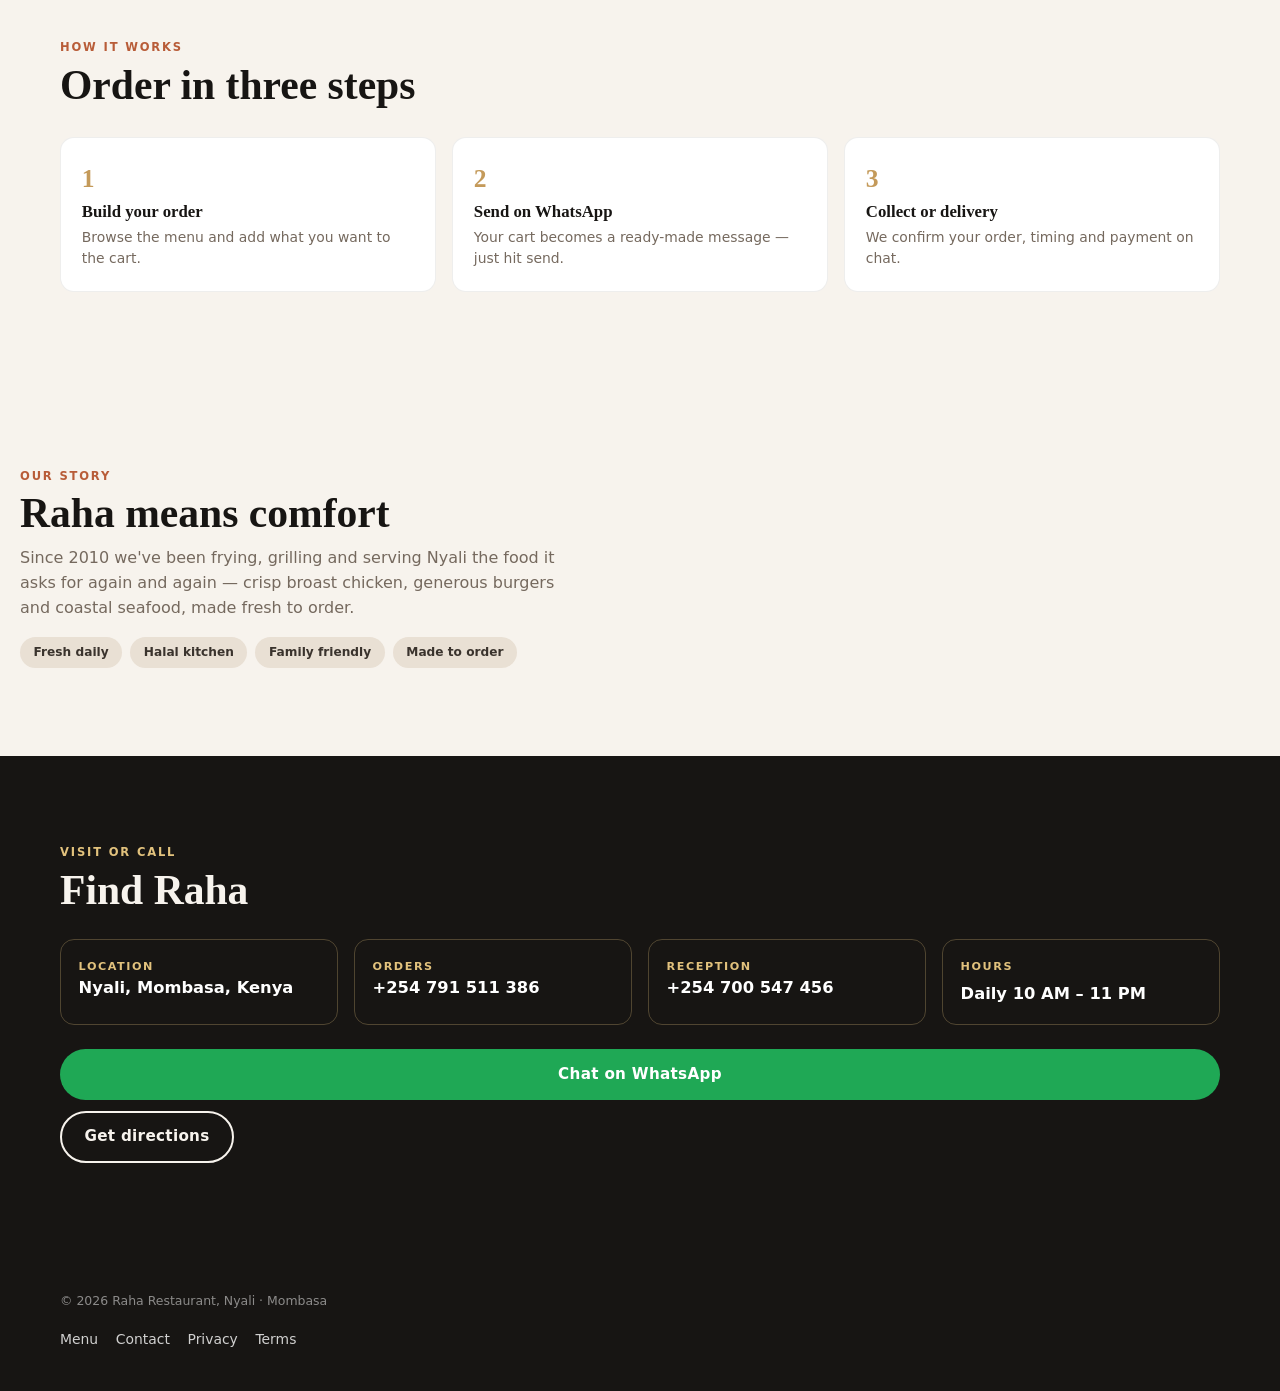
==== commit 6771ed30: "Update index.html" ====
--- a/index.html
+++ b/index.html
@@ -204,8 +204,8 @@
         <nav class="footer-links" aria-label="Footer">
           <a href="#menu">Menu</a>
           <a href="#contact">Contact</a>
-          <a href="pages/privacy.html">Privacy</a>
-          <a href="pages/terms.html">Terms</a>
+          <a href="privacy.html">Privacy</a>
+          <a href="terms.html">Terms</a>
         </nav>
       </div>
     </footer>
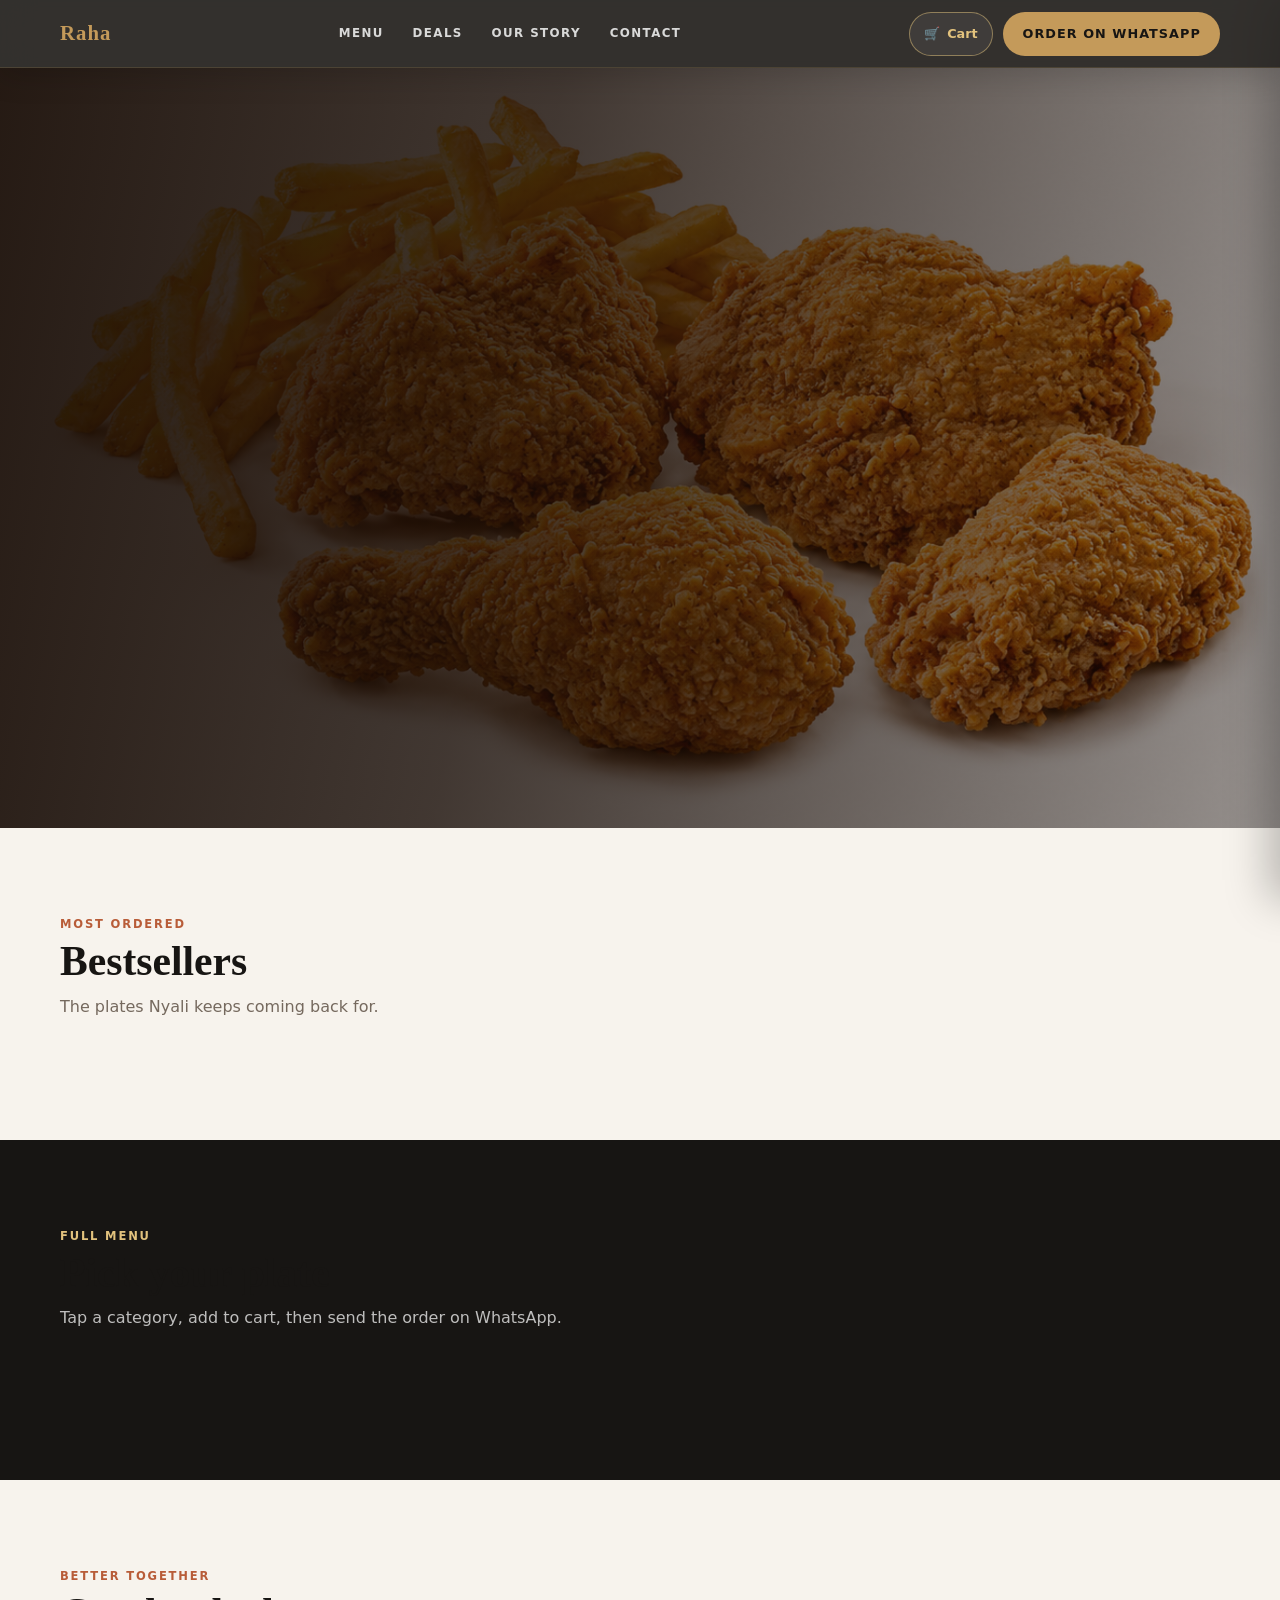
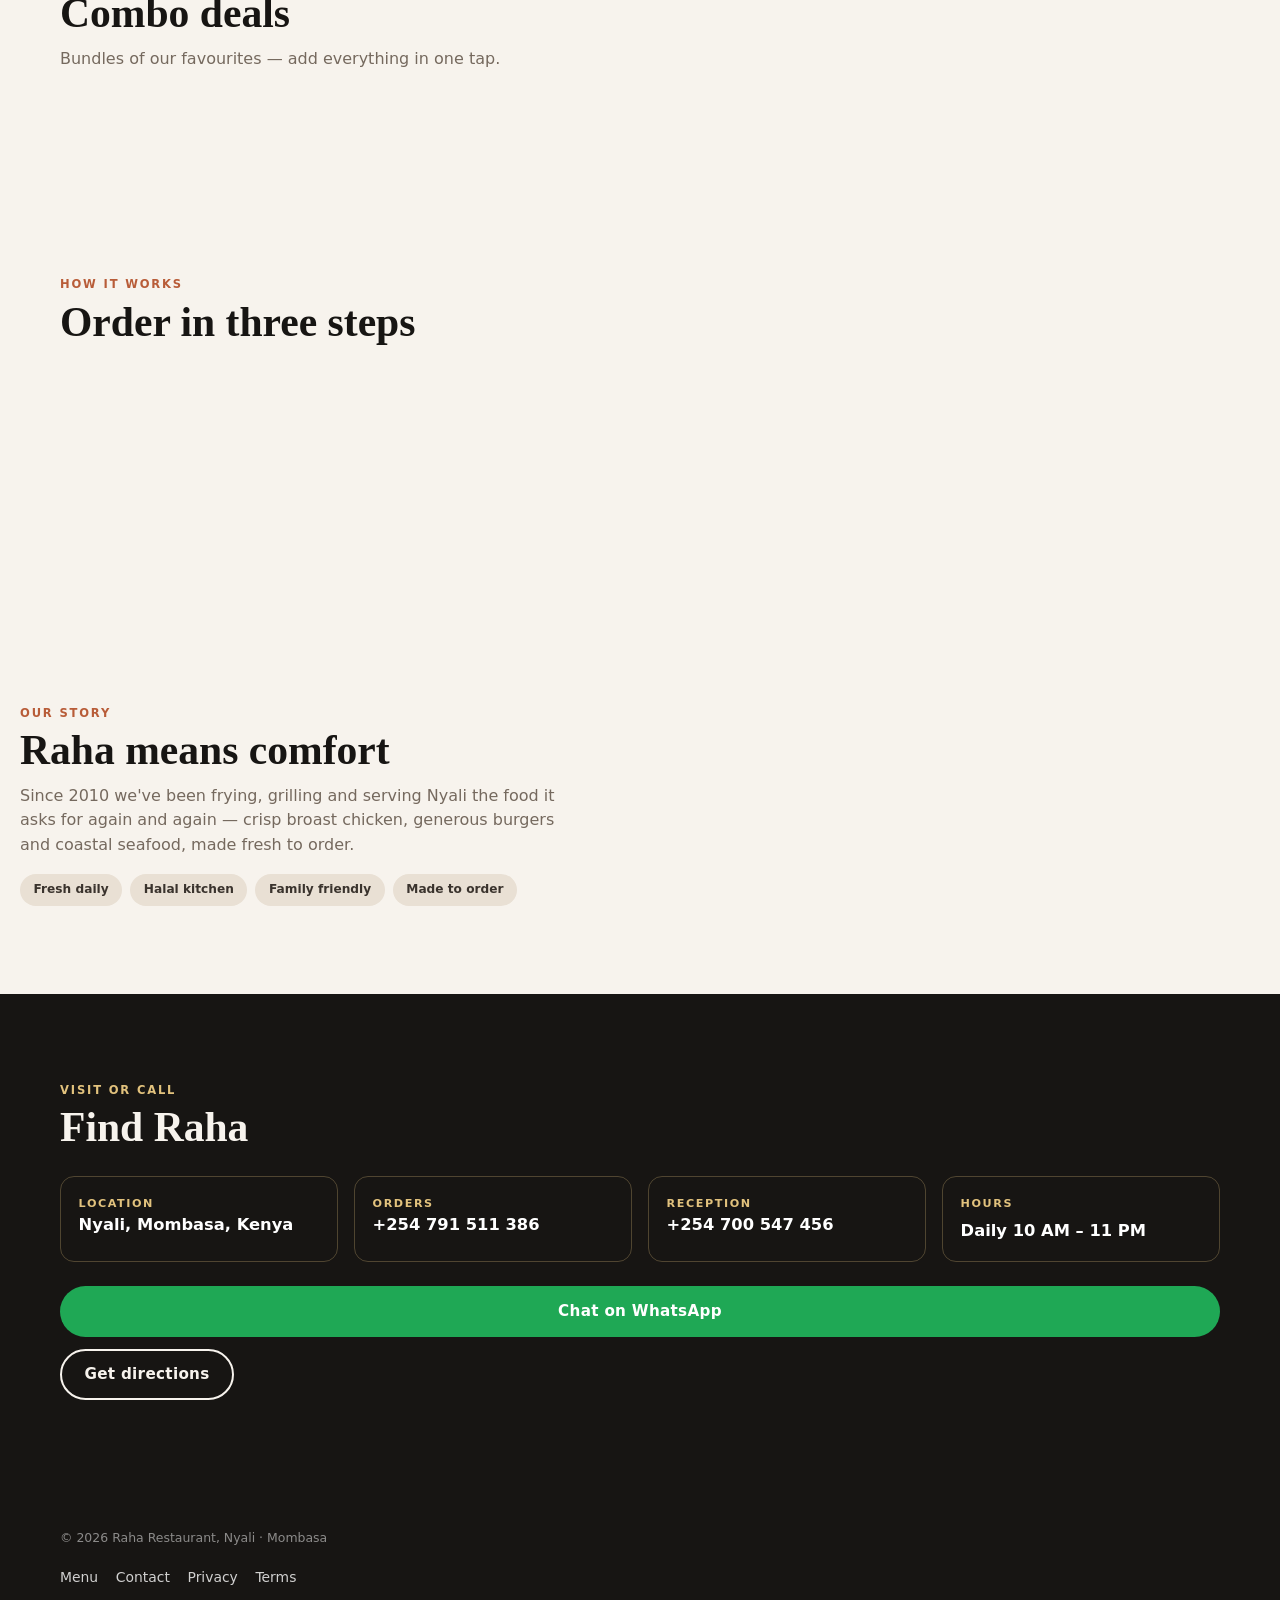
==== commit 6754c4d3: "Update index.html" ====
--- a/index.html
+++ b/index.html
@@ -50,7 +50,7 @@
 
     <header class="nav">
       <div class="container nav-inner">
-        <a class="nav-logo" href="#top"><img src="Raha logo.png" alt="Raha"></a>
+        <a class="nav-logo" href="#top">Raha</a>
         <nav class="nav-links" aria-label="Main">
           <a href="#menu">Menu</a>
           <a href="#deals">Deals</a>
@@ -83,10 +83,6 @@
       <section class="hero" id="top">
         <div class="hero-slides" id="heroSlides"></div>
         <div class="container hero-content" id="heroContent"></div>
-        <div class="hero-controls container">
-          <div class="hero-dots" id="heroDots"></div>
-            <button class="hero-pause" id="heroPause" type="button">Pause slideshow</button>
-        </div>
       </section>
 
       <section class="section" id="bestsellers">
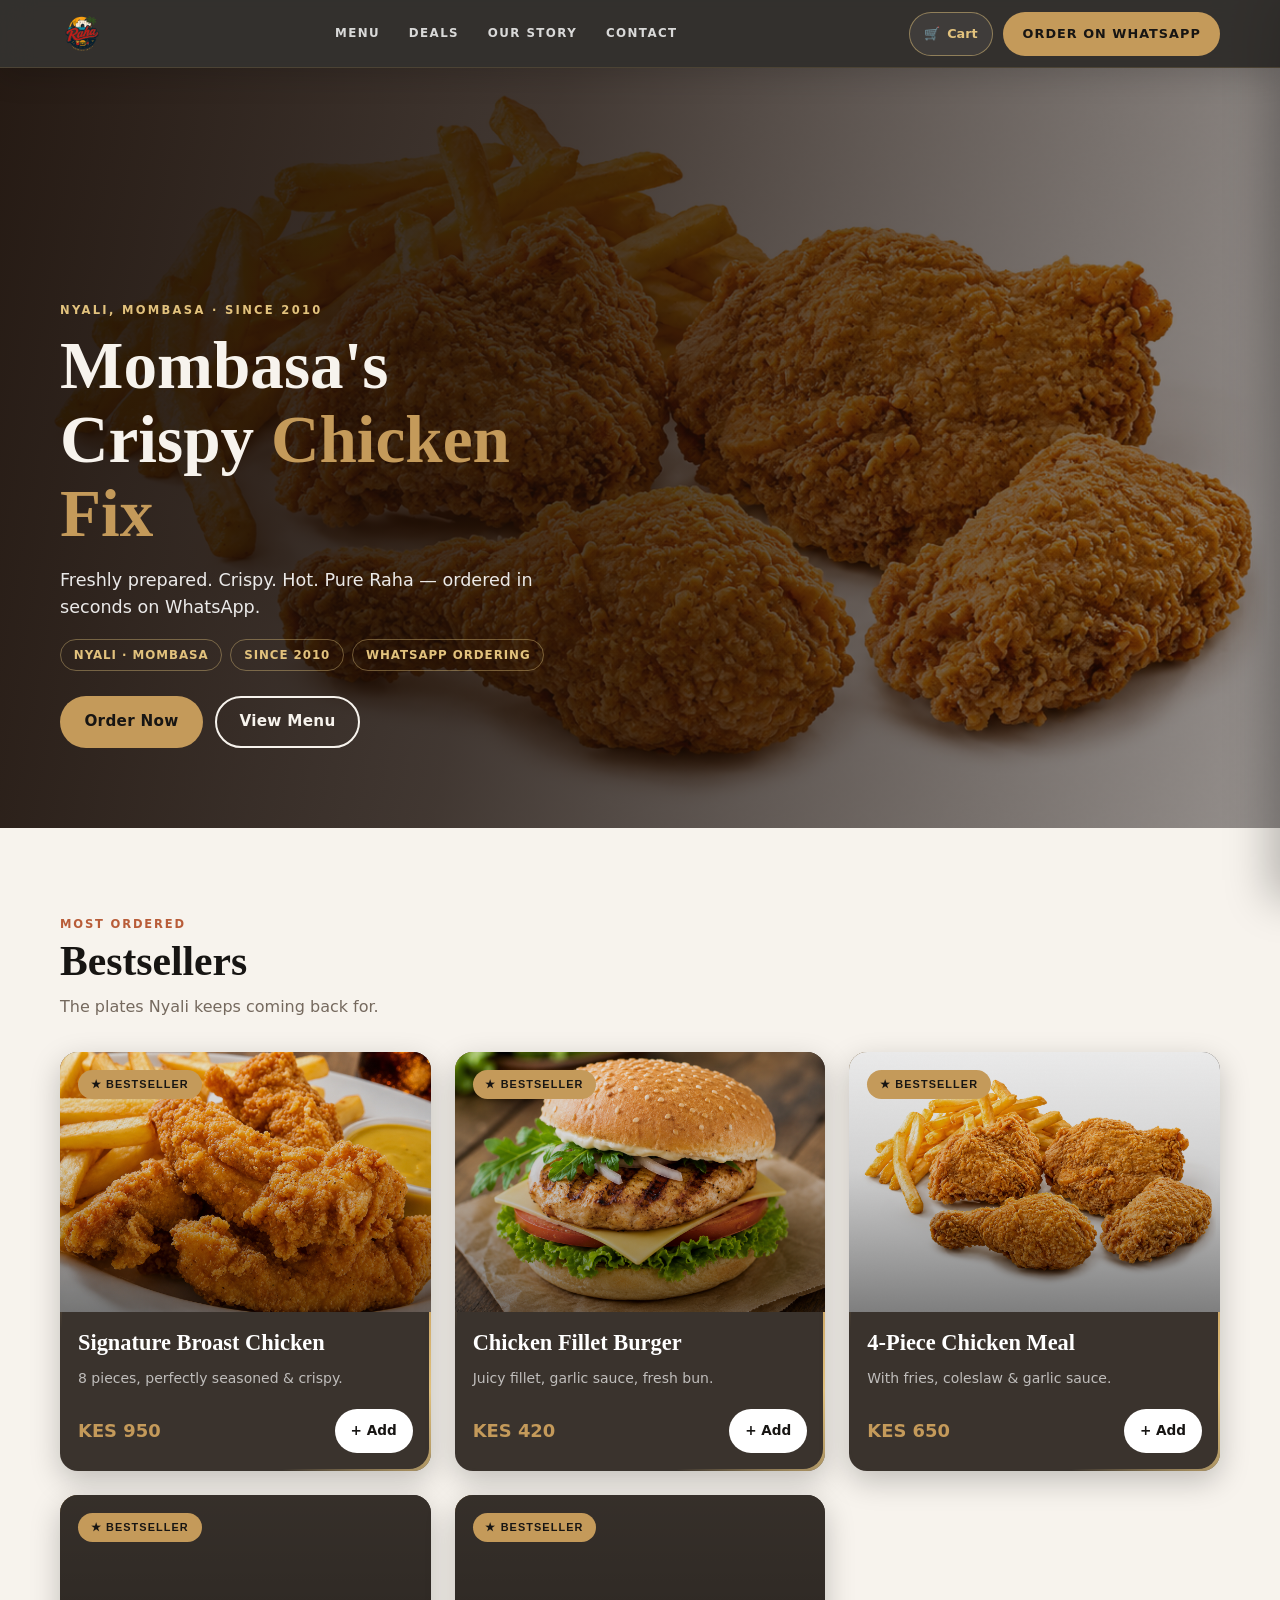
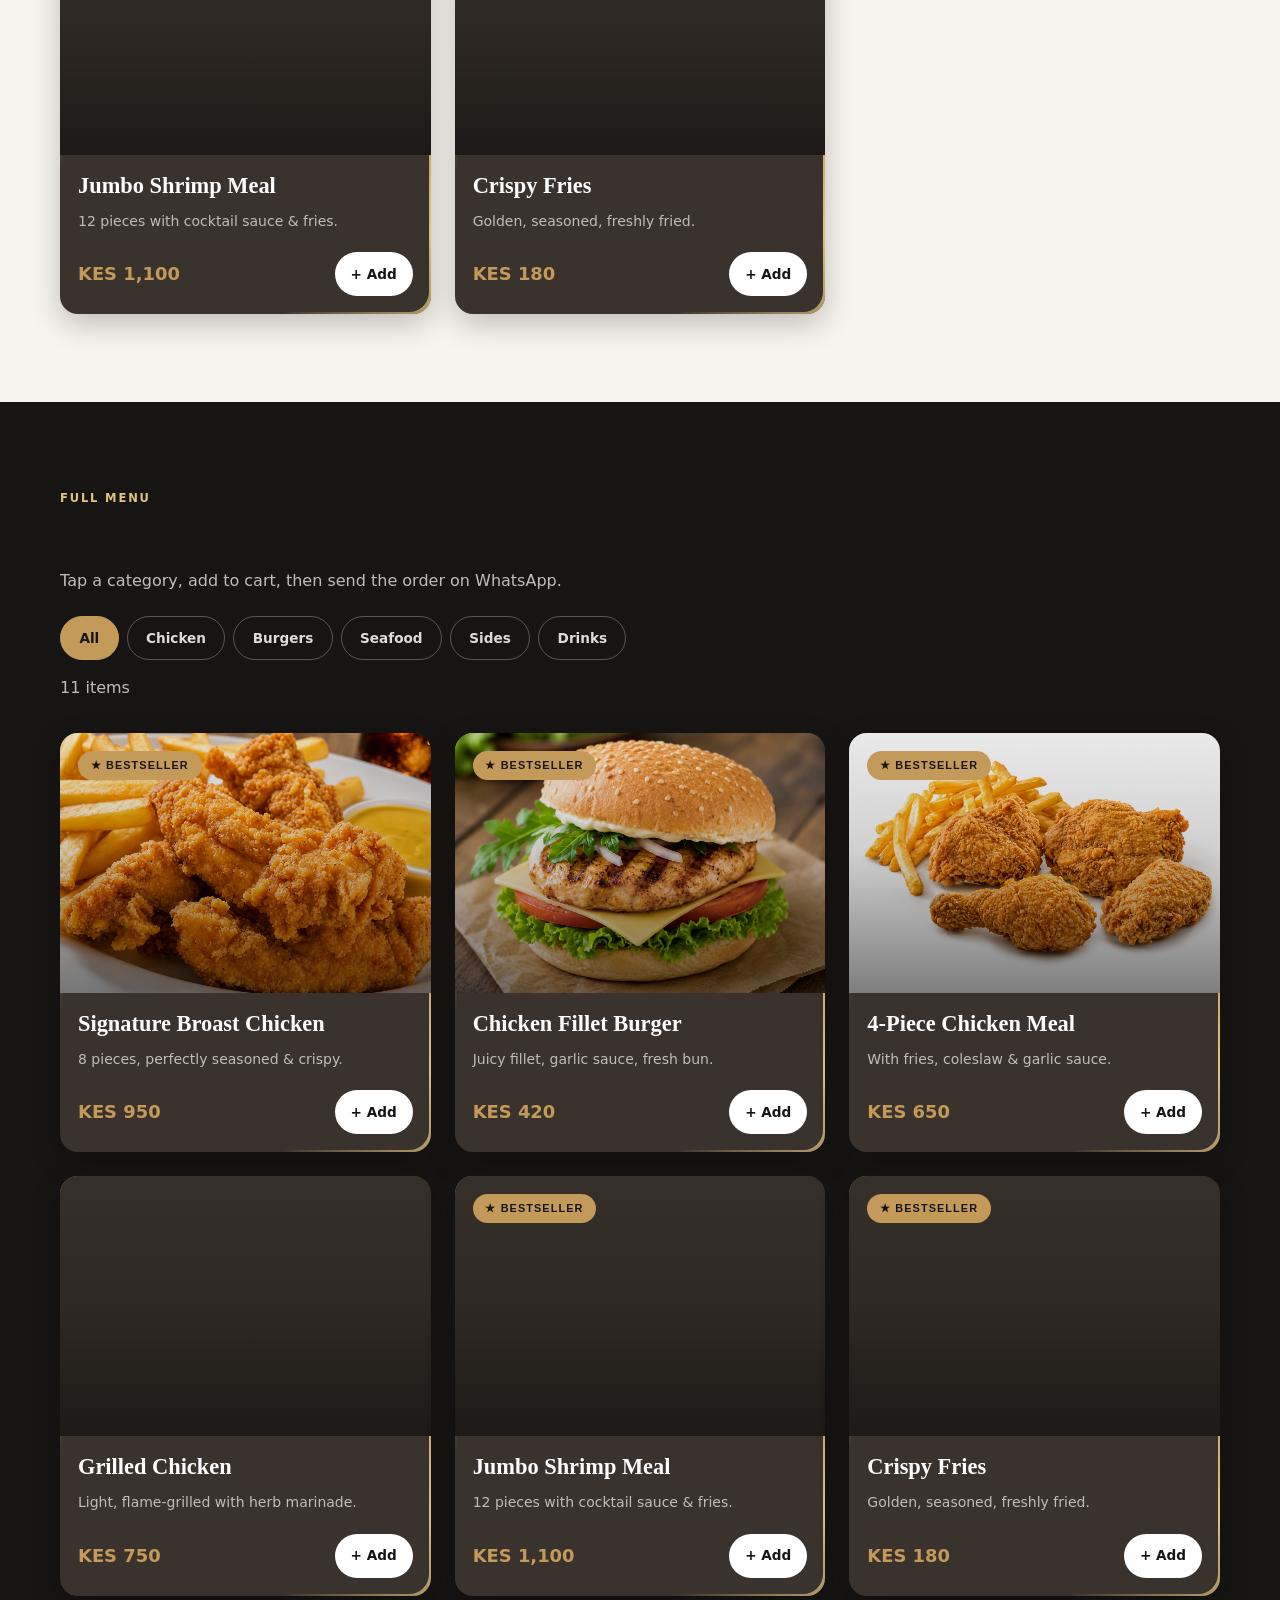
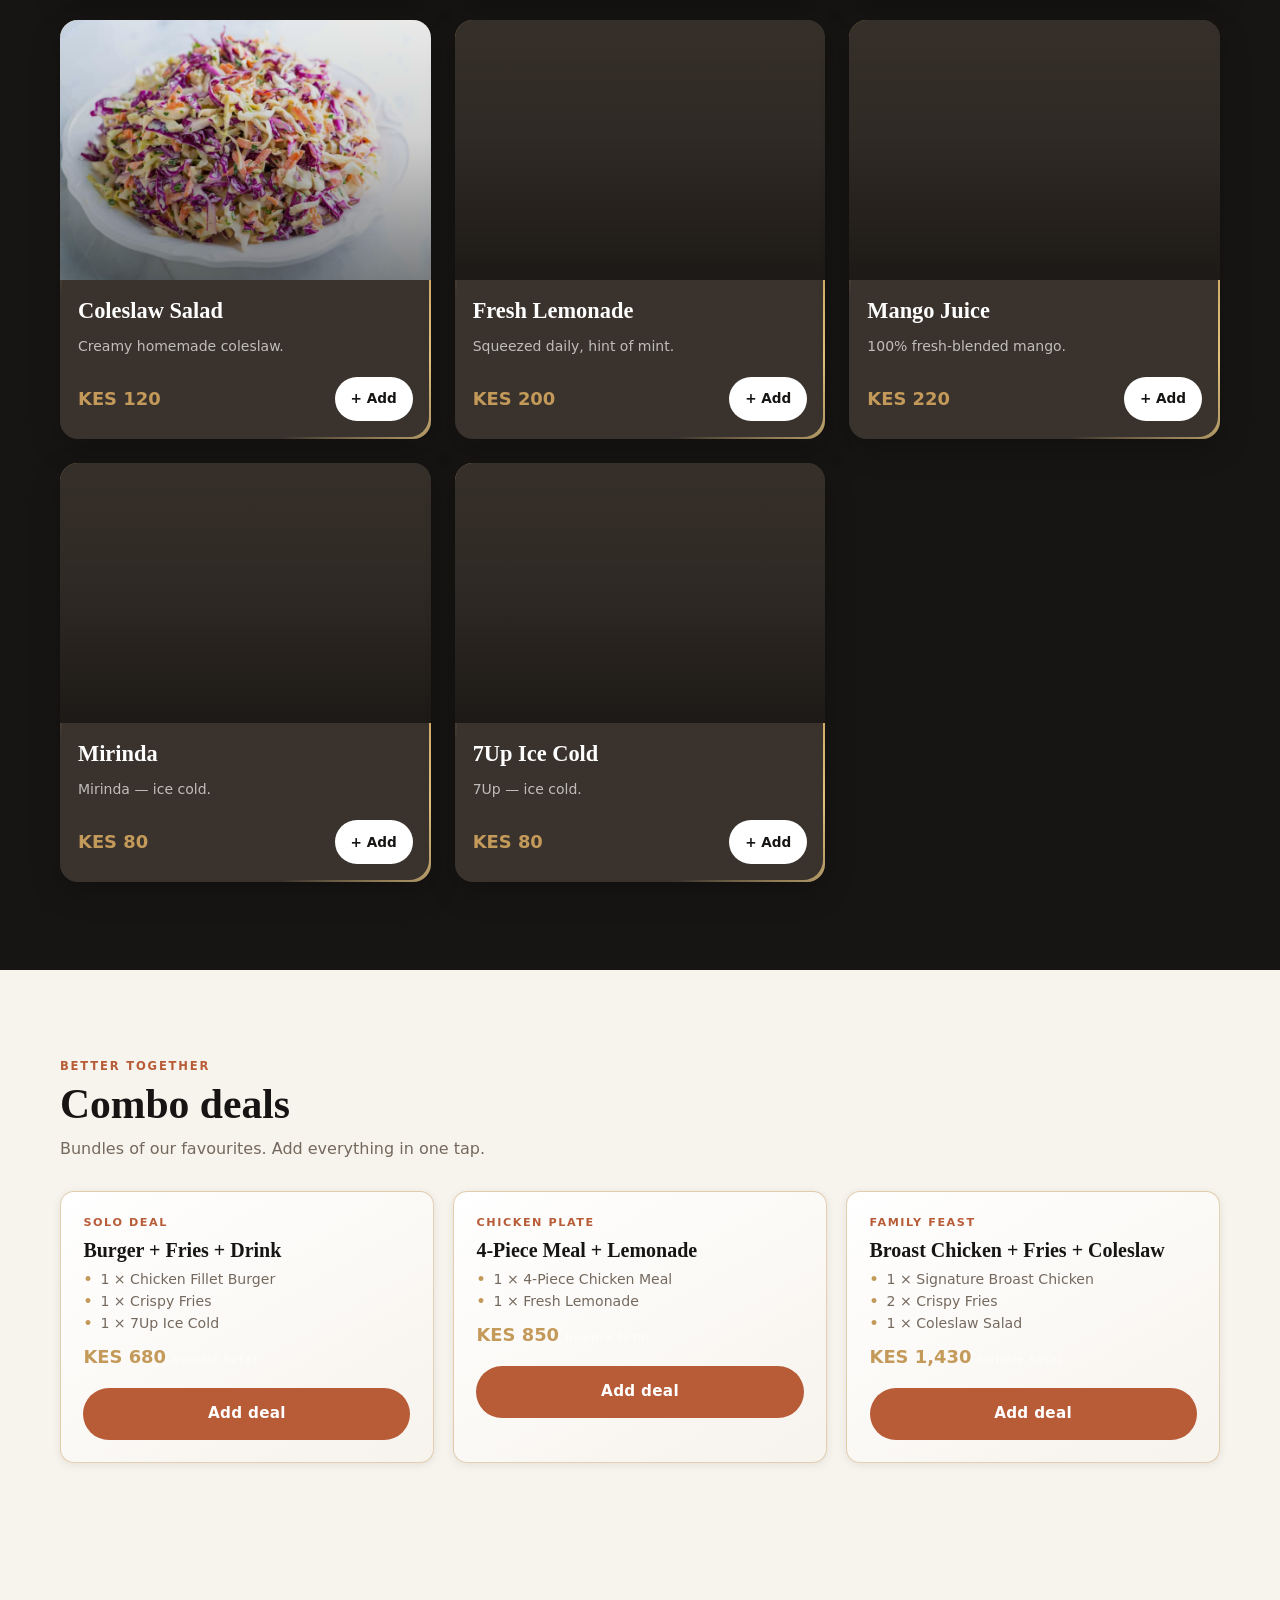
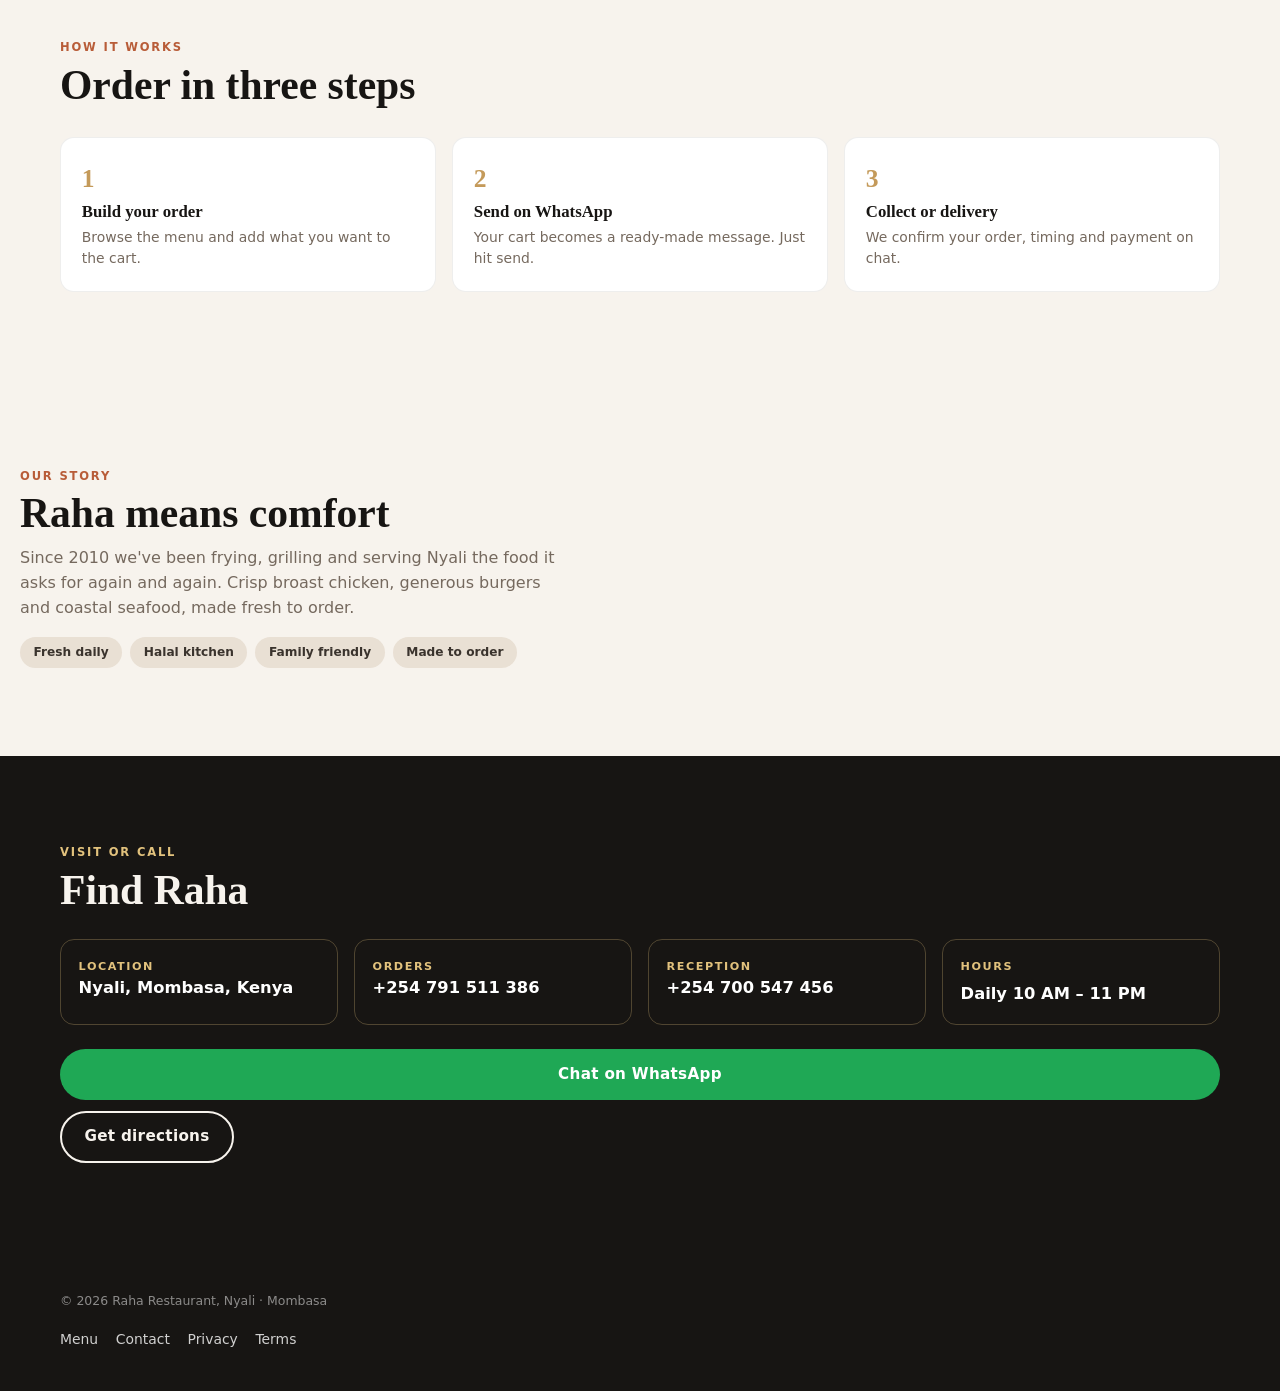
==== commit b49c90e3: "Update index.html" ====
--- a/index.html
+++ b/index.html
@@ -50,7 +50,7 @@
 
     <header class="nav">
       <div class="container nav-inner">
-        <a class="nav-logo" href="#top">Raha</a>
+        <a class="nav-logo" href="#top"><img src="Raha logo.png"></a>
         <nav class="nav-links" aria-label="Main">
           <a href="#menu">Menu</a>
           <a href="#deals">Deals</a>
@@ -109,7 +109,7 @@
         <div class="container">
           <p class="section-tag">Better together</p>
           <h2 class="section-title">Combo deals</h2>
-          <p class="section-lead">Bundles of our favourites — add everything in one tap.</p>
+          <p class="section-lead">Bundles of our favourites. Add everything in one tap.</p>
           <div class="deal-grid" id="dealsGrid"></div>
         </div>
       </section>
@@ -127,7 +127,7 @@
             <article class="step reveal">
               <span class="step-num">2</span>
               <h3>Send on WhatsApp</h3>
-              <p>Your cart becomes a ready-made message — just hit send.</p>
+              <p>Your cart becomes a ready-made message. Just hit send.</p>
             </article>
             <article class="step reveal">
               <span class="step-num">3</span>
@@ -145,7 +145,7 @@
             <h2 class="section-title">Raha means comfort</h2>
             <p class="section-lead">
               Since 2010 we've been frying, grilling and serving Nyali the food it asks for again
-              and again — crisp broast chicken, generous burgers and coastal seafood, made fresh
+              and again. Crisp broast chicken, generous burgers and coastal seafood, made fresh
               to order.
             </p>
             <div class="story-values">
--- a/style.css
+++ b/style.css
@@ -658,14 +658,20 @@
   transform-style: preserve-3d;
   perspective: 1000px;
   box-shadow: 0 10px 30px rgba(0, 0, 0, 0.22);
-  opacity: 0;
-  visibility: hidden;
-  transform: translateY(24px);
-  transition:
-    opacity 0.5s ease,
-    visibility 0.5s ease,
-    transform 0.5s var(--ease-standard),
-    box-shadow 0.3s ease;
+
+  /* Scroll animation fallback state */
+  opacity: 1;
+  visibility: visible;
+
+  /* The scroll-driven animation below controls opacity/transform.
+     Keep hover limited to shadow so the two effects never fight. */
+  transition: box-shadow 0.3s ease;
+}
+
+/* JavaScript fallback / compatibility hook */
+.card.scroll-animated {
+  opacity: 1;
+  visibility: visible;
 }
 
 /* Animated gold perimeter */
@@ -699,15 +705,16 @@
   background: var(--color-secondary);
 }
 
+/* Menu cards remain compatible with the existing .reveal/.in-view hooks. */
 .card.reveal,
 .card.in-view {
   opacity: 1;
   visibility: visible;
-  transform: translateY(0);
 }
 
 .card:hover {
-  transform: translateY(-4px);
+  /* Individual translate does not fight the scroll-driven transform. */
+  translate: 0 -4px;
   box-shadow: var(--shadow-lg), 0 0 24px rgba(196, 154, 90, 0.14);
 }
 
@@ -1163,6 +1170,50 @@
   visibility: visible;
 }
 
+.delivery {
+  margin: 0;
+  padding: 0.6rem 0.8rem 0.7rem;
+  border: 1px solid rgba(42, 19, 12, 0.14);
+  border-radius: var(--radius-sm);
+}
+
+.delivery legend {
+  padding: 0 0.3rem;
+  color: var(--muted);
+  font-size: 0.7rem;
+  font-weight: 800;
+  letter-spacing: 0.12em;
+  text-transform: uppercase;
+}
+
+.delivery label {
+  display: flex;
+  align-items: center;
+  gap: 0.5rem;
+  padding: 0.45rem 0;
+  color: var(--text);
+  font-size: 0.88rem;
+  cursor: pointer;
+}
+
+.delivery label span {
+  flex: 1;
+}
+
+.delivery label b {
+  color: var(--dark);
+  font-size: 0.84rem;
+  font-weight: 700;
+}
+
+.delivery input {
+  flex: 0 0 auto;
+  width: 18px;
+  height: 18px;
+  margin: 0;
+  accent-color: var(--accent);
+}
+
 .cart-drawer {
   position: fixed;
   top: 0;
@@ -1288,6 +1339,20 @@
   background: var(--white);
   display: grid;
   gap: 0.7rem;
+}
+.cart-sub {
+  display: flex;
+  align-items: baseline;
+  justify-content: space-between;
+  gap: 1rem;
+  font-size: 0.88rem;
+  color: var(--muted);
+}
+
+.cart-sub span:last-child {
+  color: var(--dark);
+  font-weight: 700;
+  white-space: nowrap;
 }
 .cart-total {
   display: flex;
@@ -1412,17 +1477,59 @@
   box-shadow: var(--shadow-md);
 }
 
-/* ---------- Reveal ---------- */
+/* ---------- Scroll Reveal ---------- */
+/*
+  Scroll-driven reveal:
+  - The animation follows the element's visibility in the viewport.
+  - It naturally reverses when the user scrolls back up.
+  - No scroll event listener is required for supported browsers.
+  - A normal visible state is kept as the fallback for older browsers.
+*/
 .reveal {
-  opacity: 0;
-  transform: translateY(14px);
-  transition:
-    opacity 0.5s ease,
-    transform 0.5s ease;
-}
+  opacity: 1;
+  transform: none;
+}
+
 .reveal.in-view {
   opacity: 1;
   transform: none;
+}
+
+@supports (animation-timeline: view()) {
+  .card,
+  .reveal {
+    animation-name: fadeUp;
+    animation-duration: 1ms;
+    animation-timing-function: linear;
+    animation-fill-mode: both;
+    animation-timeline: view();
+    animation-range: entry 0% cover 40%;
+  }
+
+  /* The menu cards get a slightly softer scale than the original 0.5
+     example so the menu feels polished rather than overly zoomed. */
+  .card {
+    --scroll-reveal-distance: 40px;
+    --scroll-reveal-scale: 0.92;
+  }
+
+  .reveal {
+    --scroll-reveal-distance: 30px;
+    --scroll-reveal-scale: 0.96;
+  }
+
+  @keyframes fadeUp {
+    from {
+      opacity: 0;
+      transform: translateY(var(--scroll-reveal-distance, 40px))
+        scale(var(--scroll-reveal-scale, 0.92));
+    }
+
+    to {
+      opacity: 1;
+      transform: translateY(0) scale(1);
+    }
+  }
 }
 
 /* ---------- Legal pages ---------- */
@@ -1622,6 +1729,19 @@
 .animate-on-scroll.animate__animated {
   animation-duration: var(--animate-duration);
   animation-fill-mode: both;
+}
+
+/* Ensure the scroll-driven animation never traps content for users or browsers
+   where motion should be reduced. */
+@media (prefers-reduced-motion: reduce) {
+  .card,
+  .reveal {
+    opacity: 1 !important;
+    visibility: visible !important;
+    transform: none !important;
+    animation: none !important;
+    animation-timeline: none !important;
+  }
 }
 
 /* Respect users who prefer reduced motion. */
@@ -1643,4 +1763,14 @@
     animation-iteration-count: 1 !important;
     transition-duration: 0.01ms !important;
   }
-}
+
+  .card,
+  .reveal {
+    opacity: 1 !important;
+    visibility: visible !important;
+    transform: none !important;
+    translate: none !important;
+    animation: none !important;
+    animation-timeline: none !important;
+  }
+}
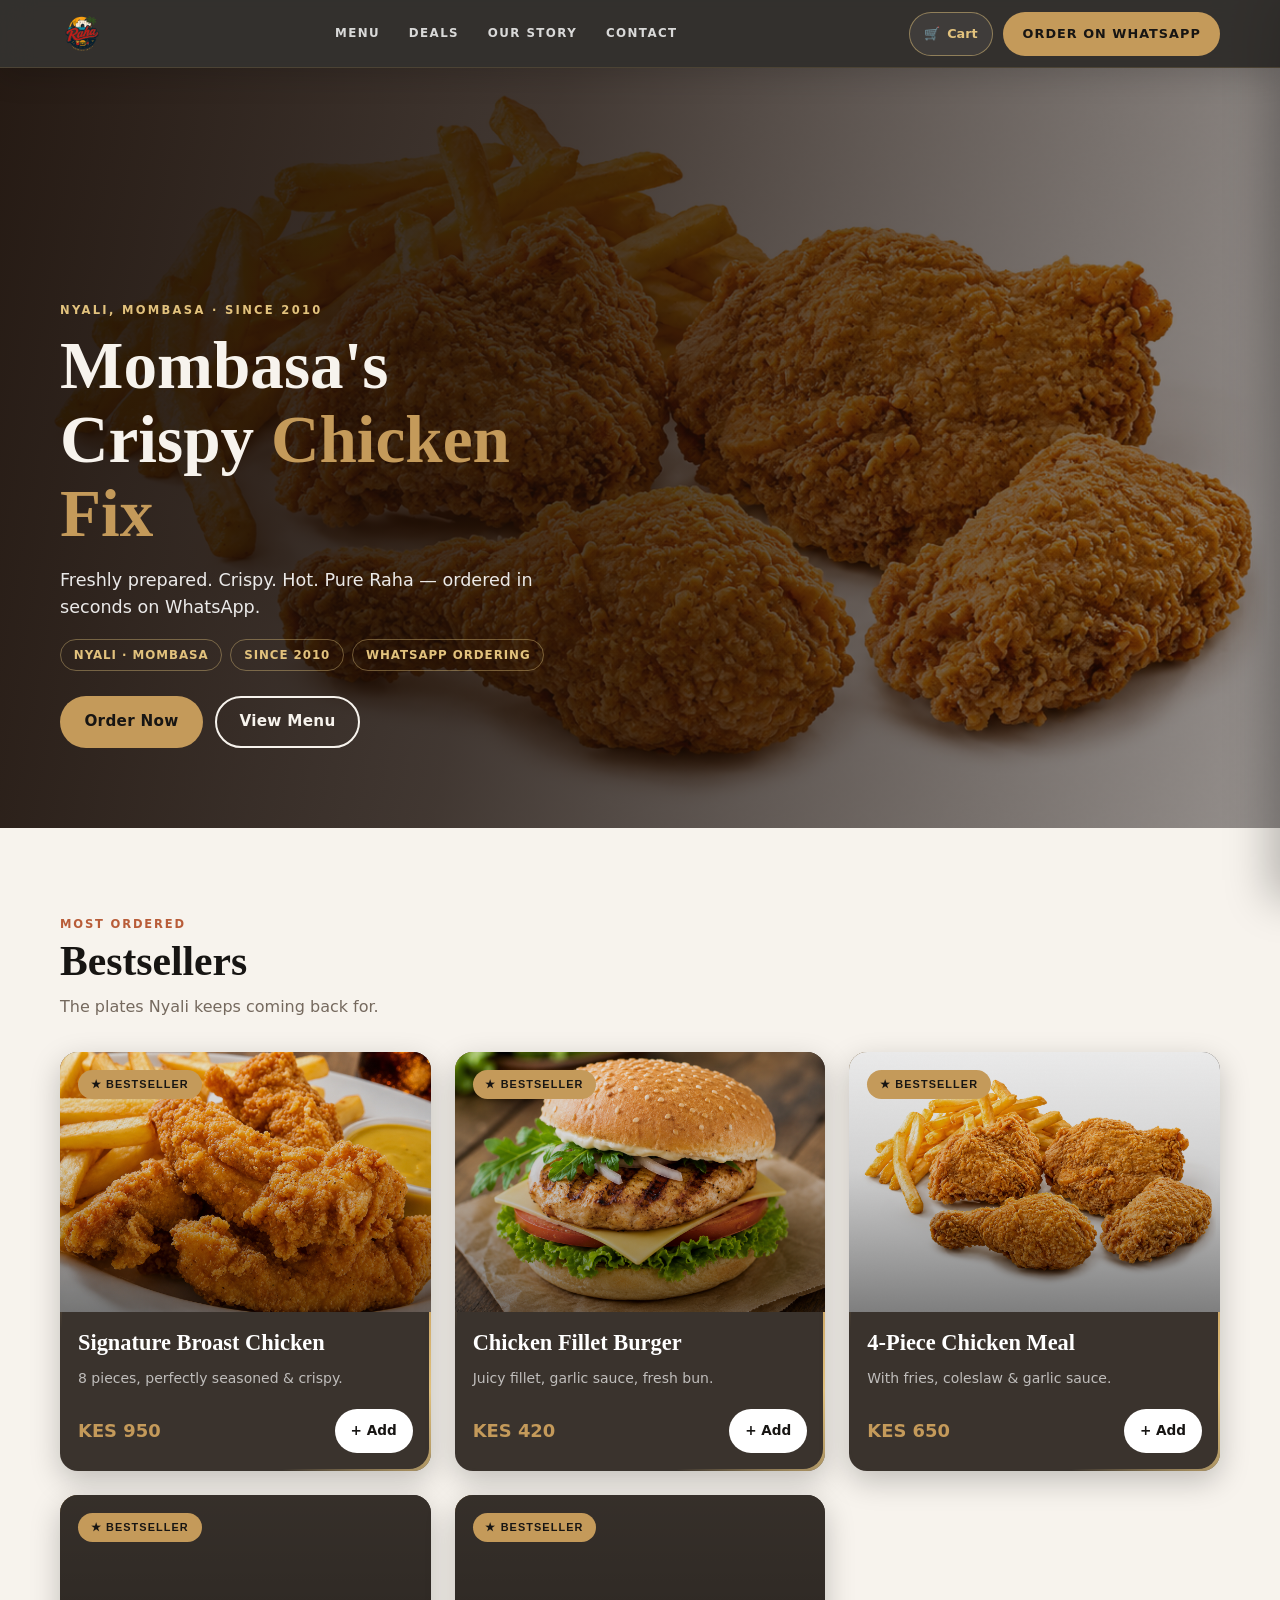
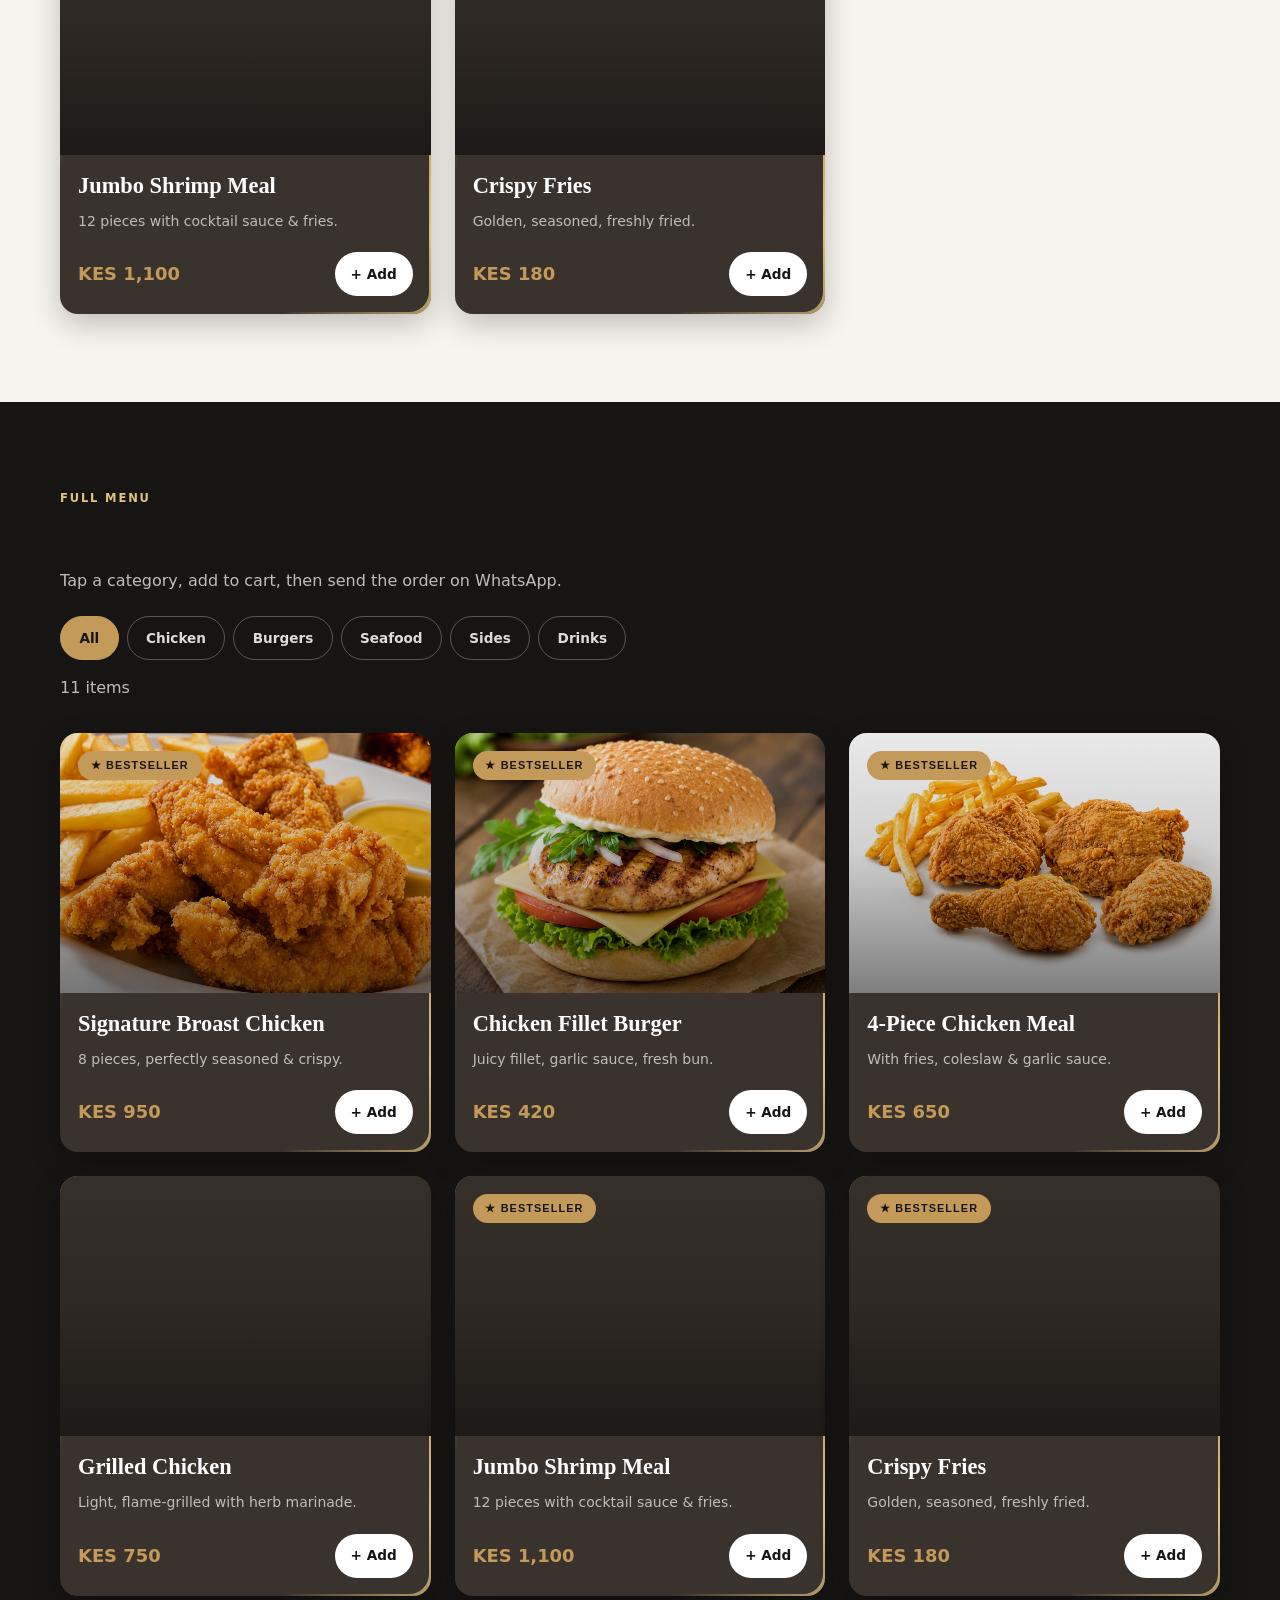
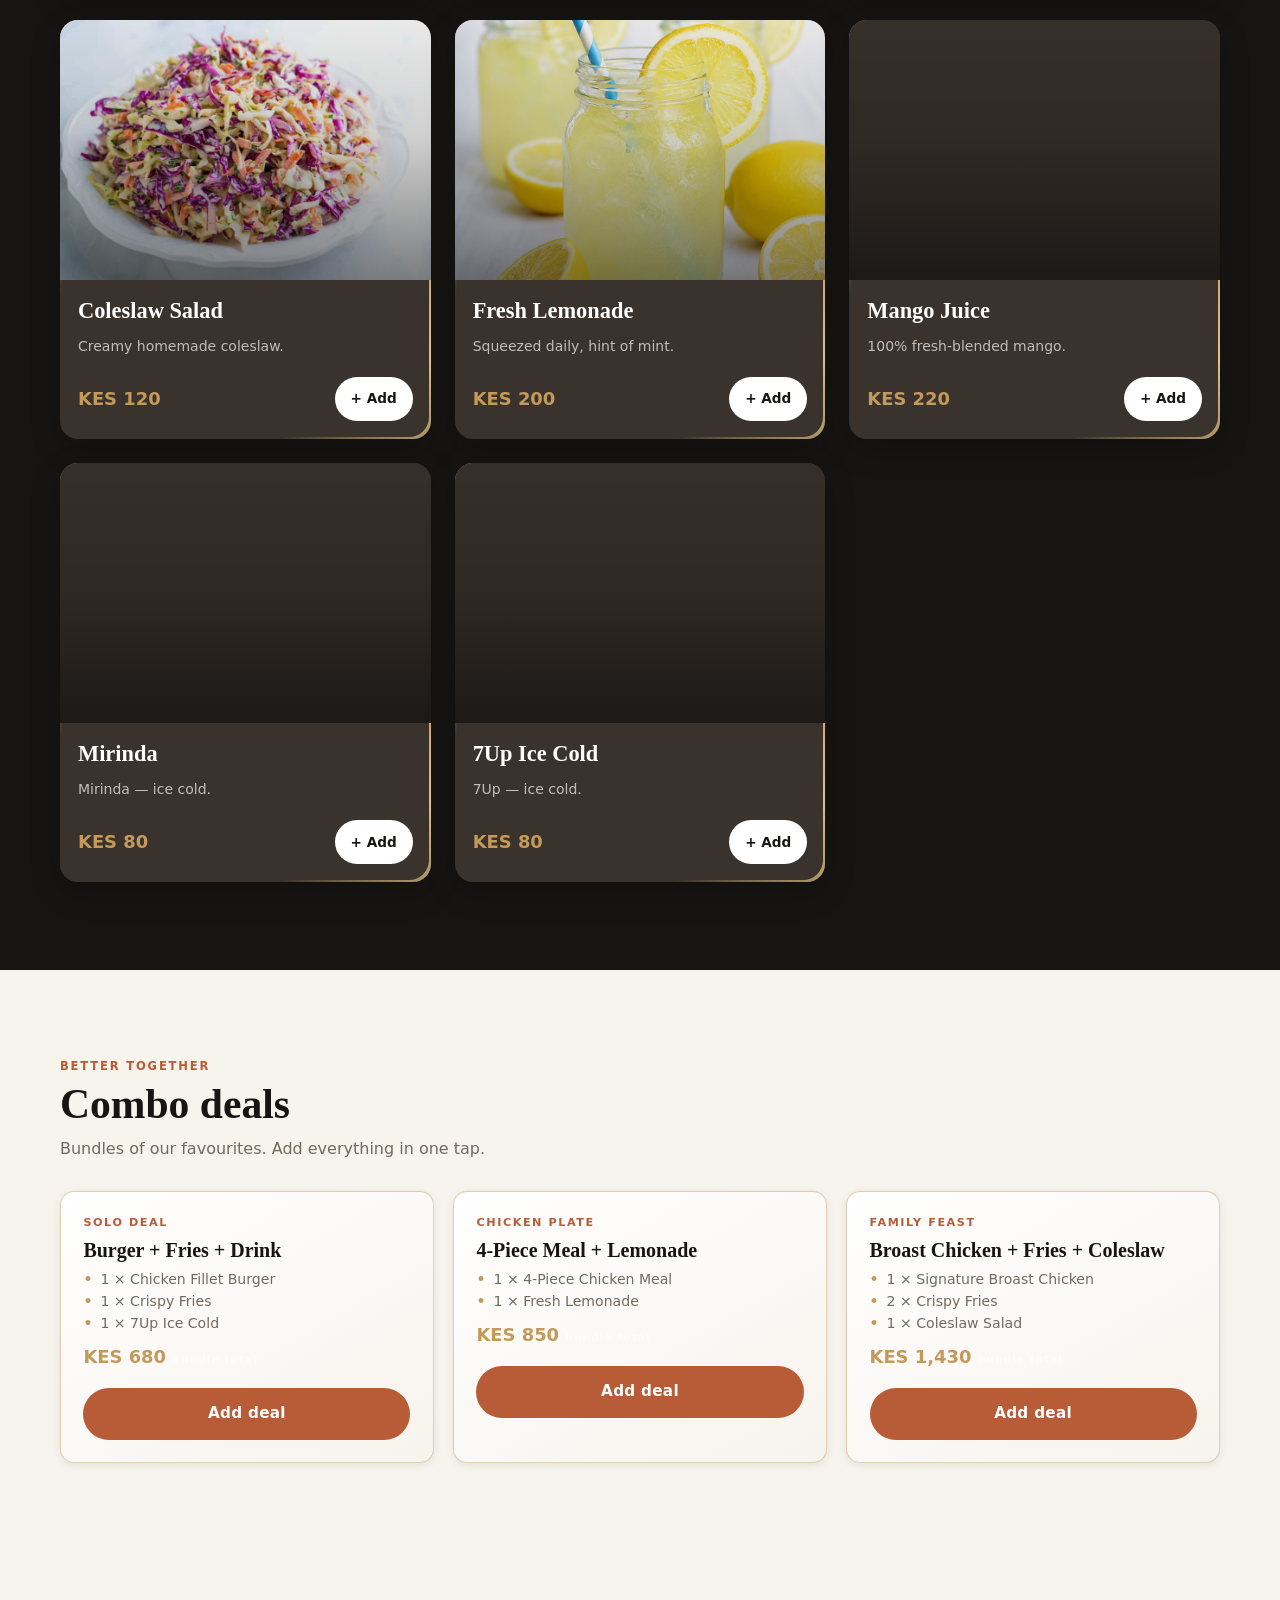
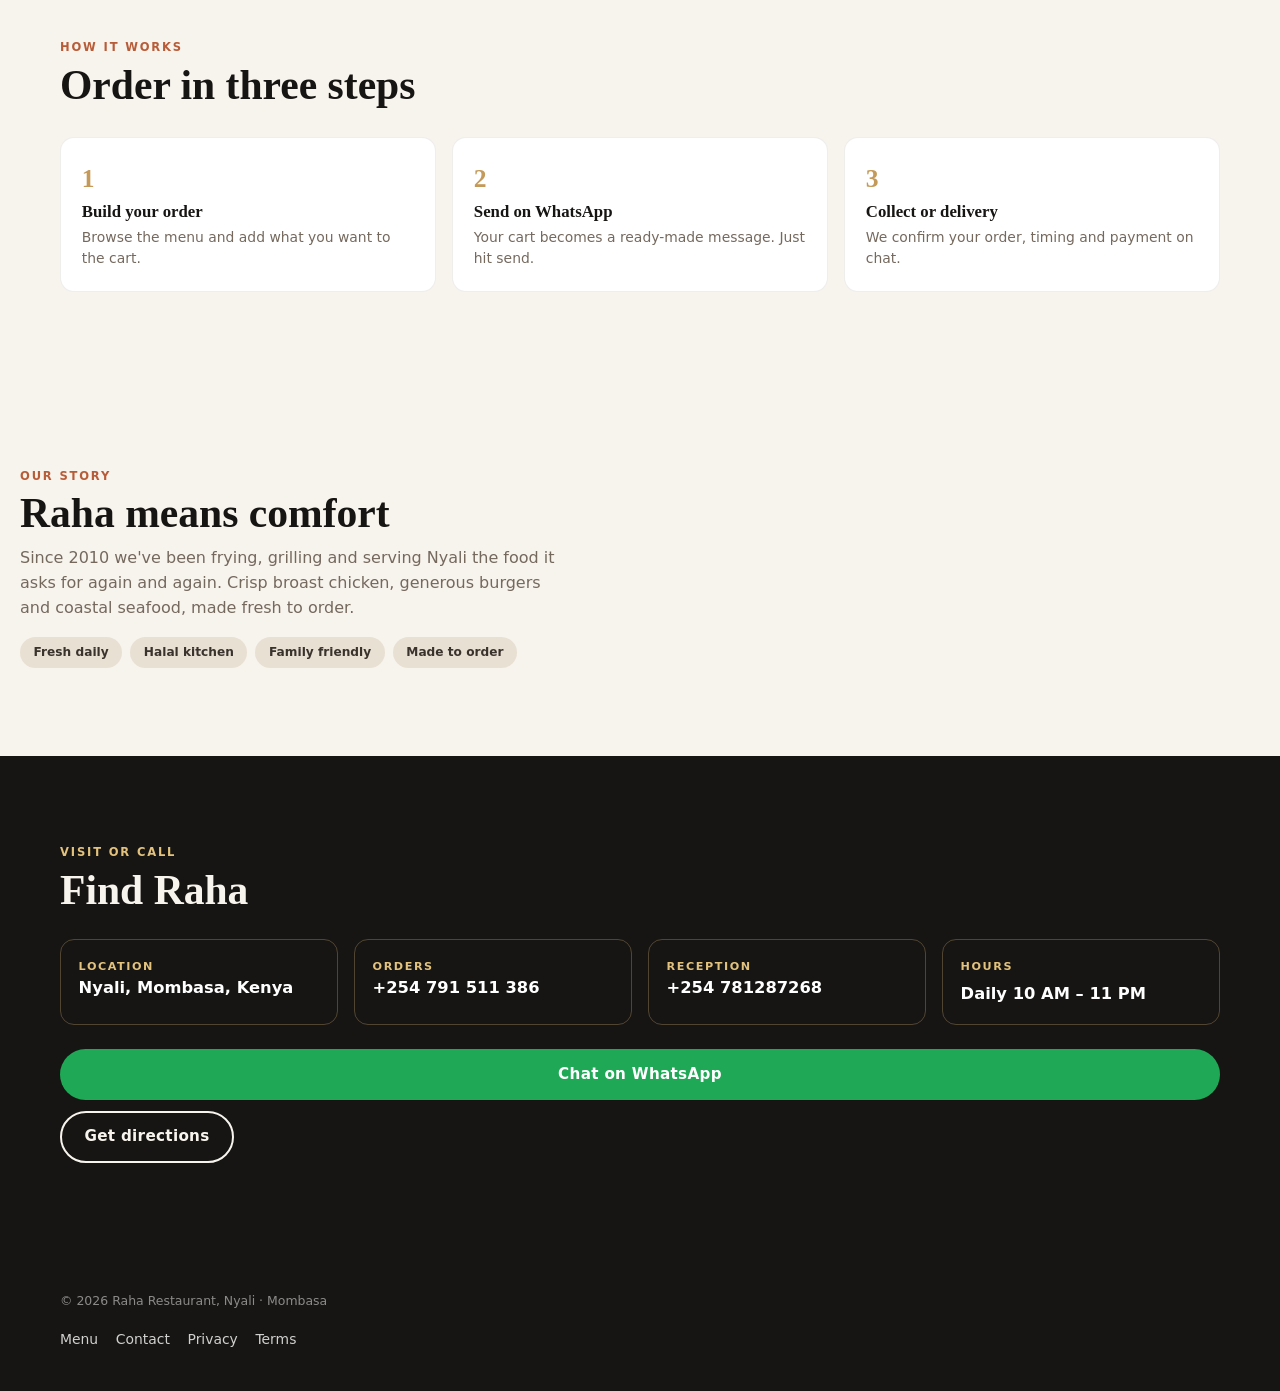
==== commit 9565ffb9: "Update index.html" ====
--- a/index.html
+++ b/index.html
@@ -175,7 +175,7 @@
             </div>
             <div class="contact-item">
               <p class="contact-label">Reception</p>
-              <a class="contact-value" href="tel:+254700547456">+254 700 547 456</a>
+              <a class="contact-value" href="tel:+254700547456">+254 781287268</a>
             </div>
             <div class="contact-item">
               <p class="contact-label">Hours</p>
